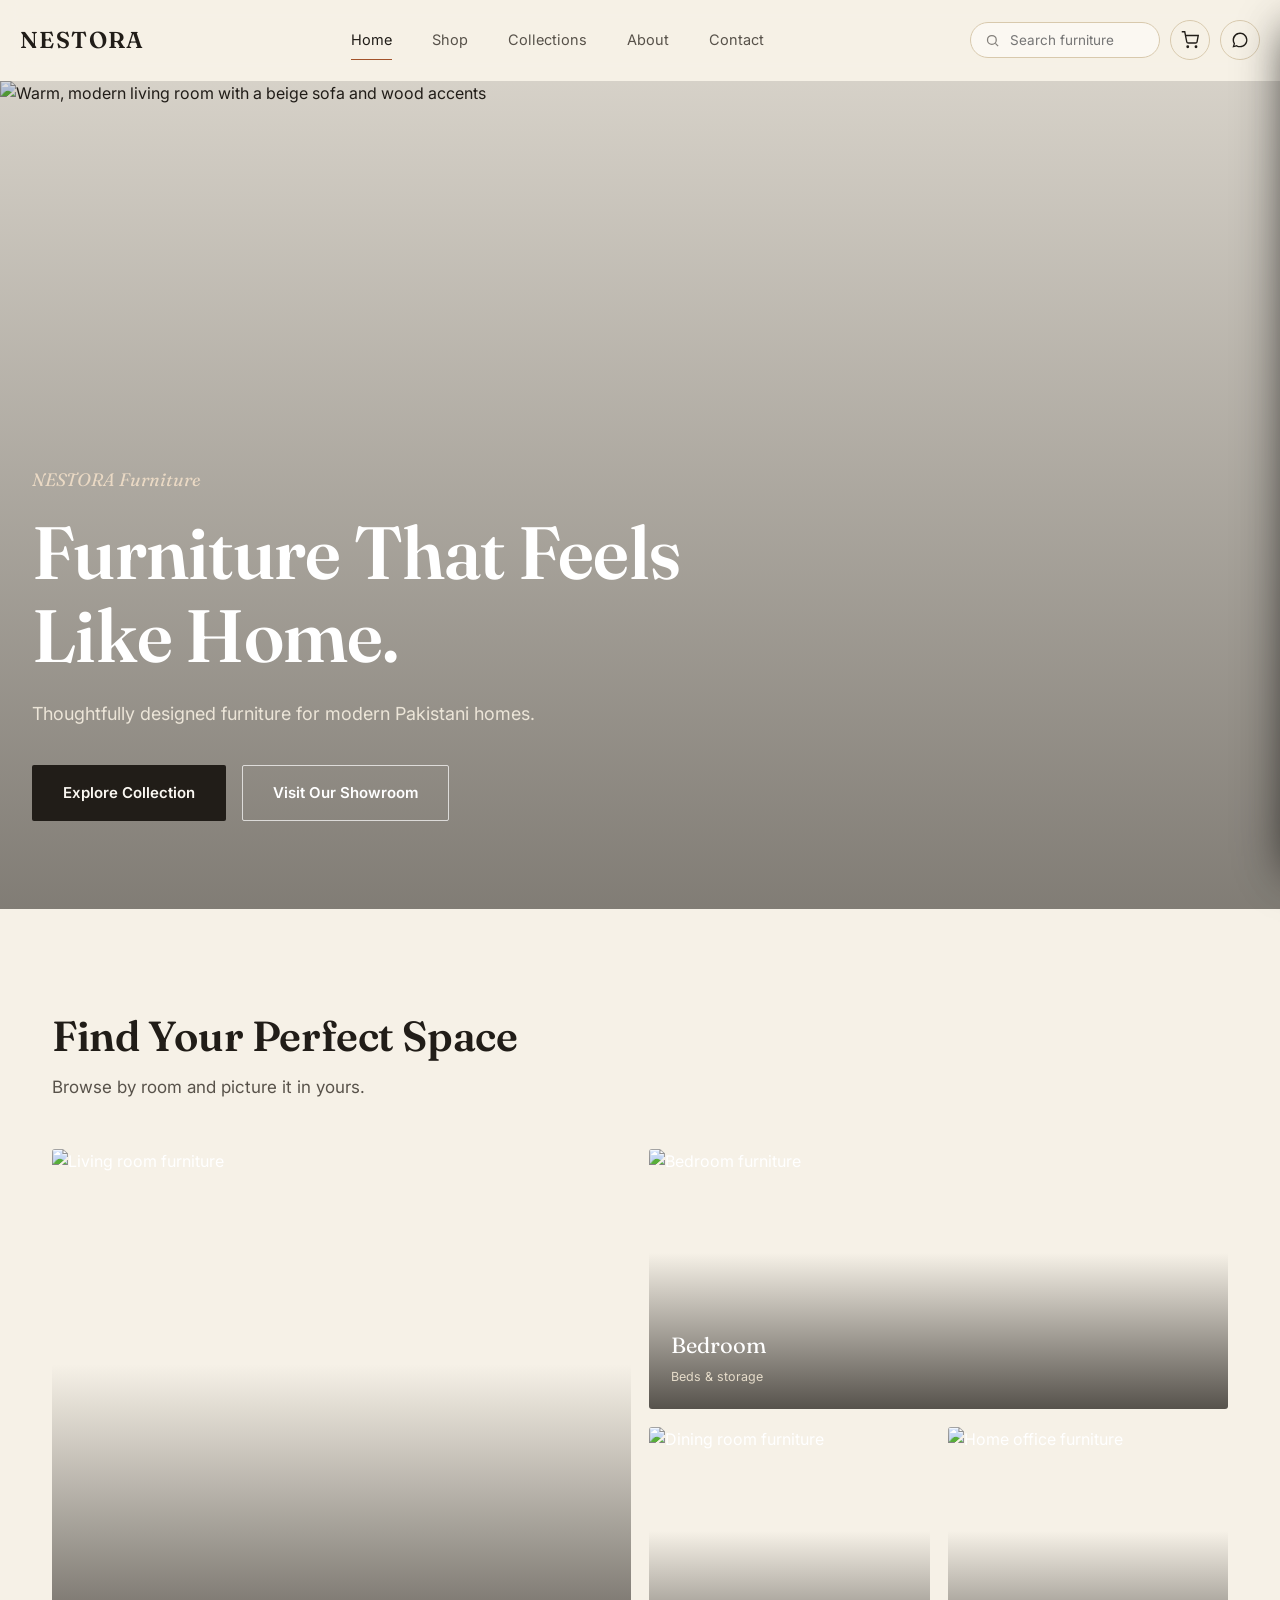
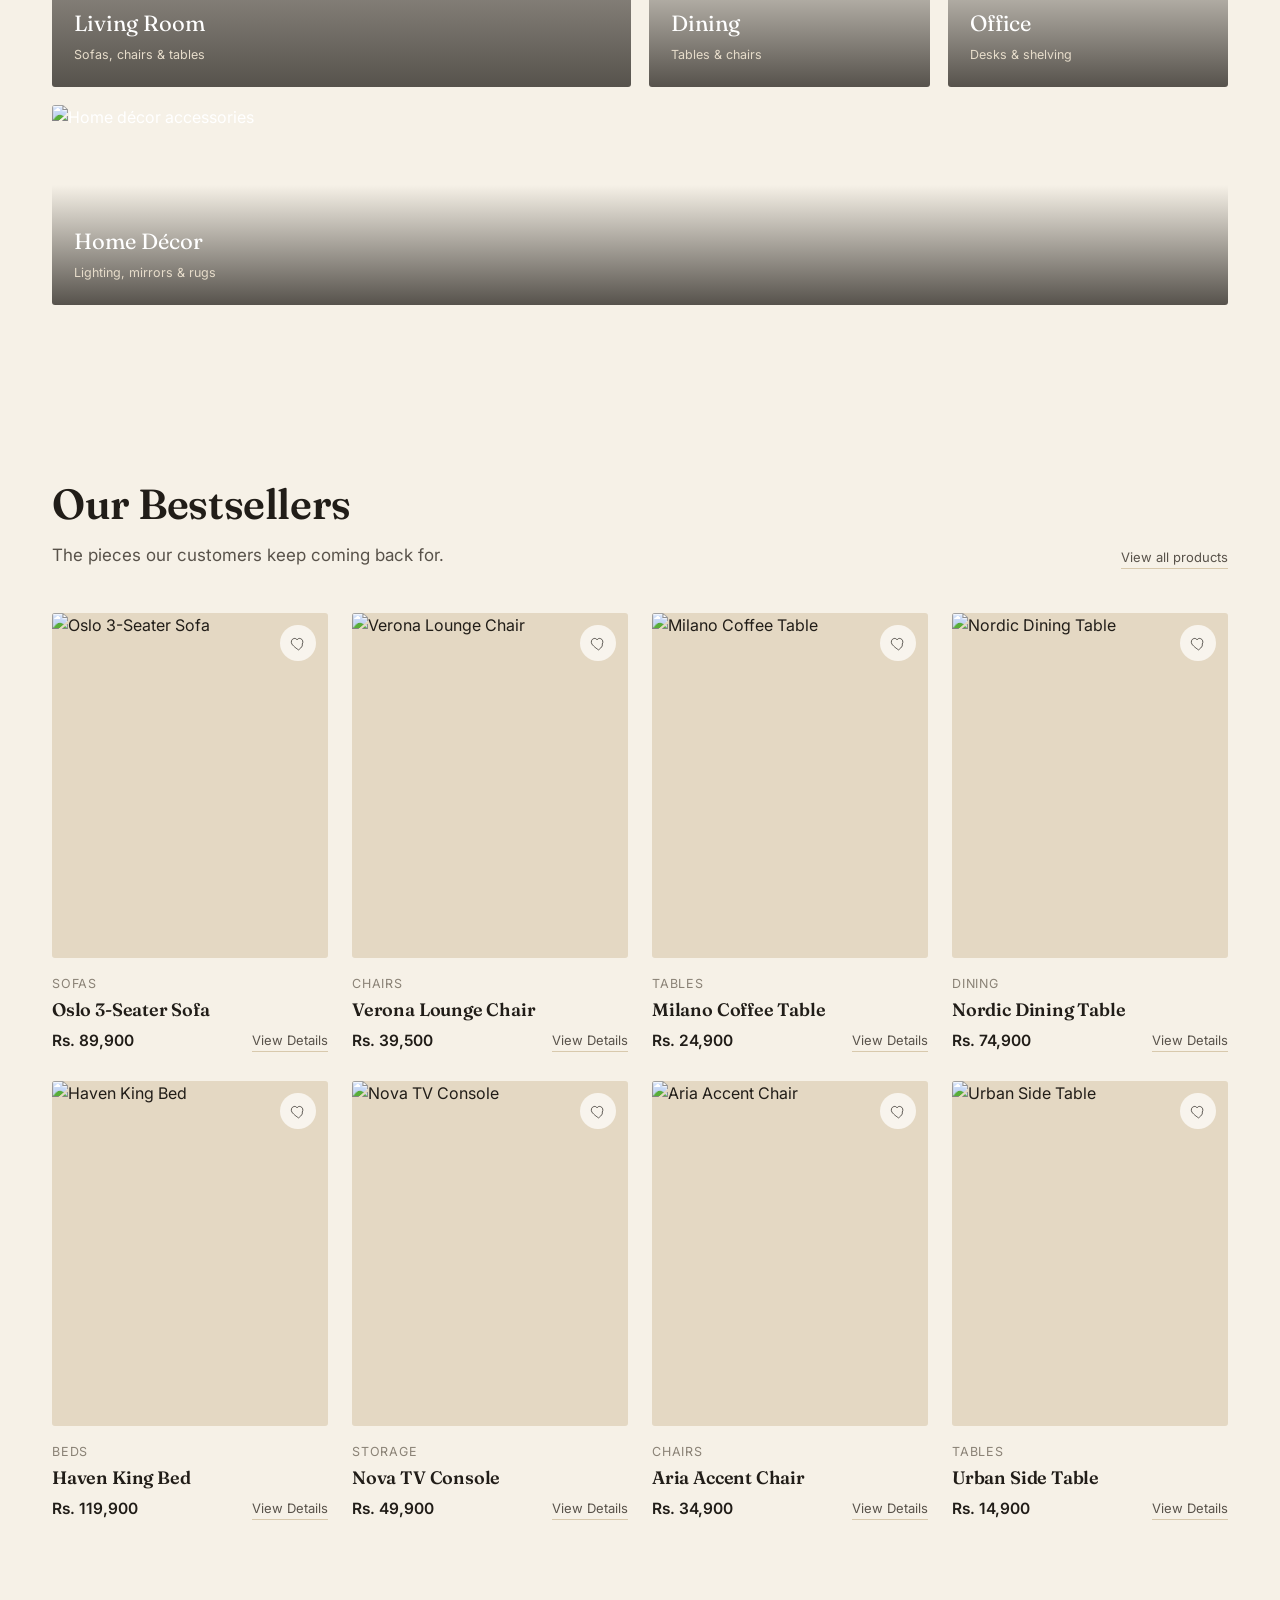
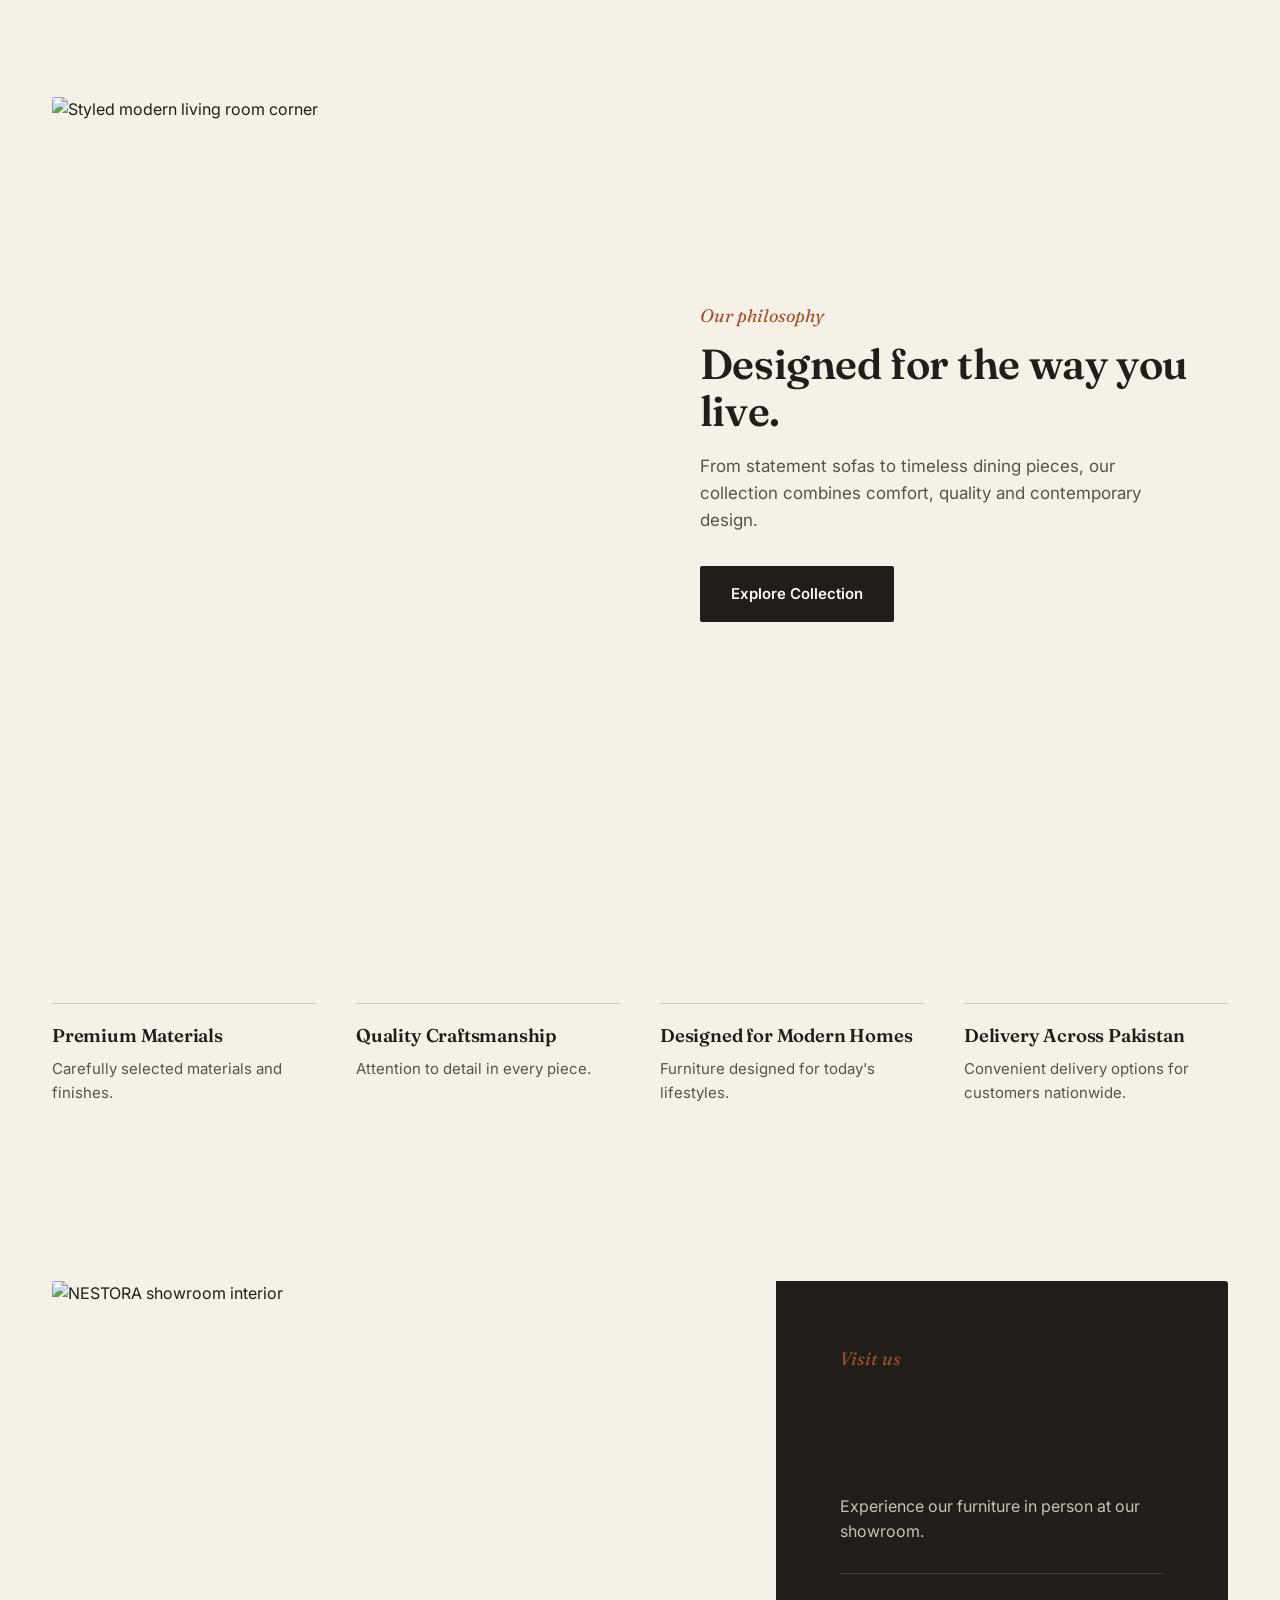
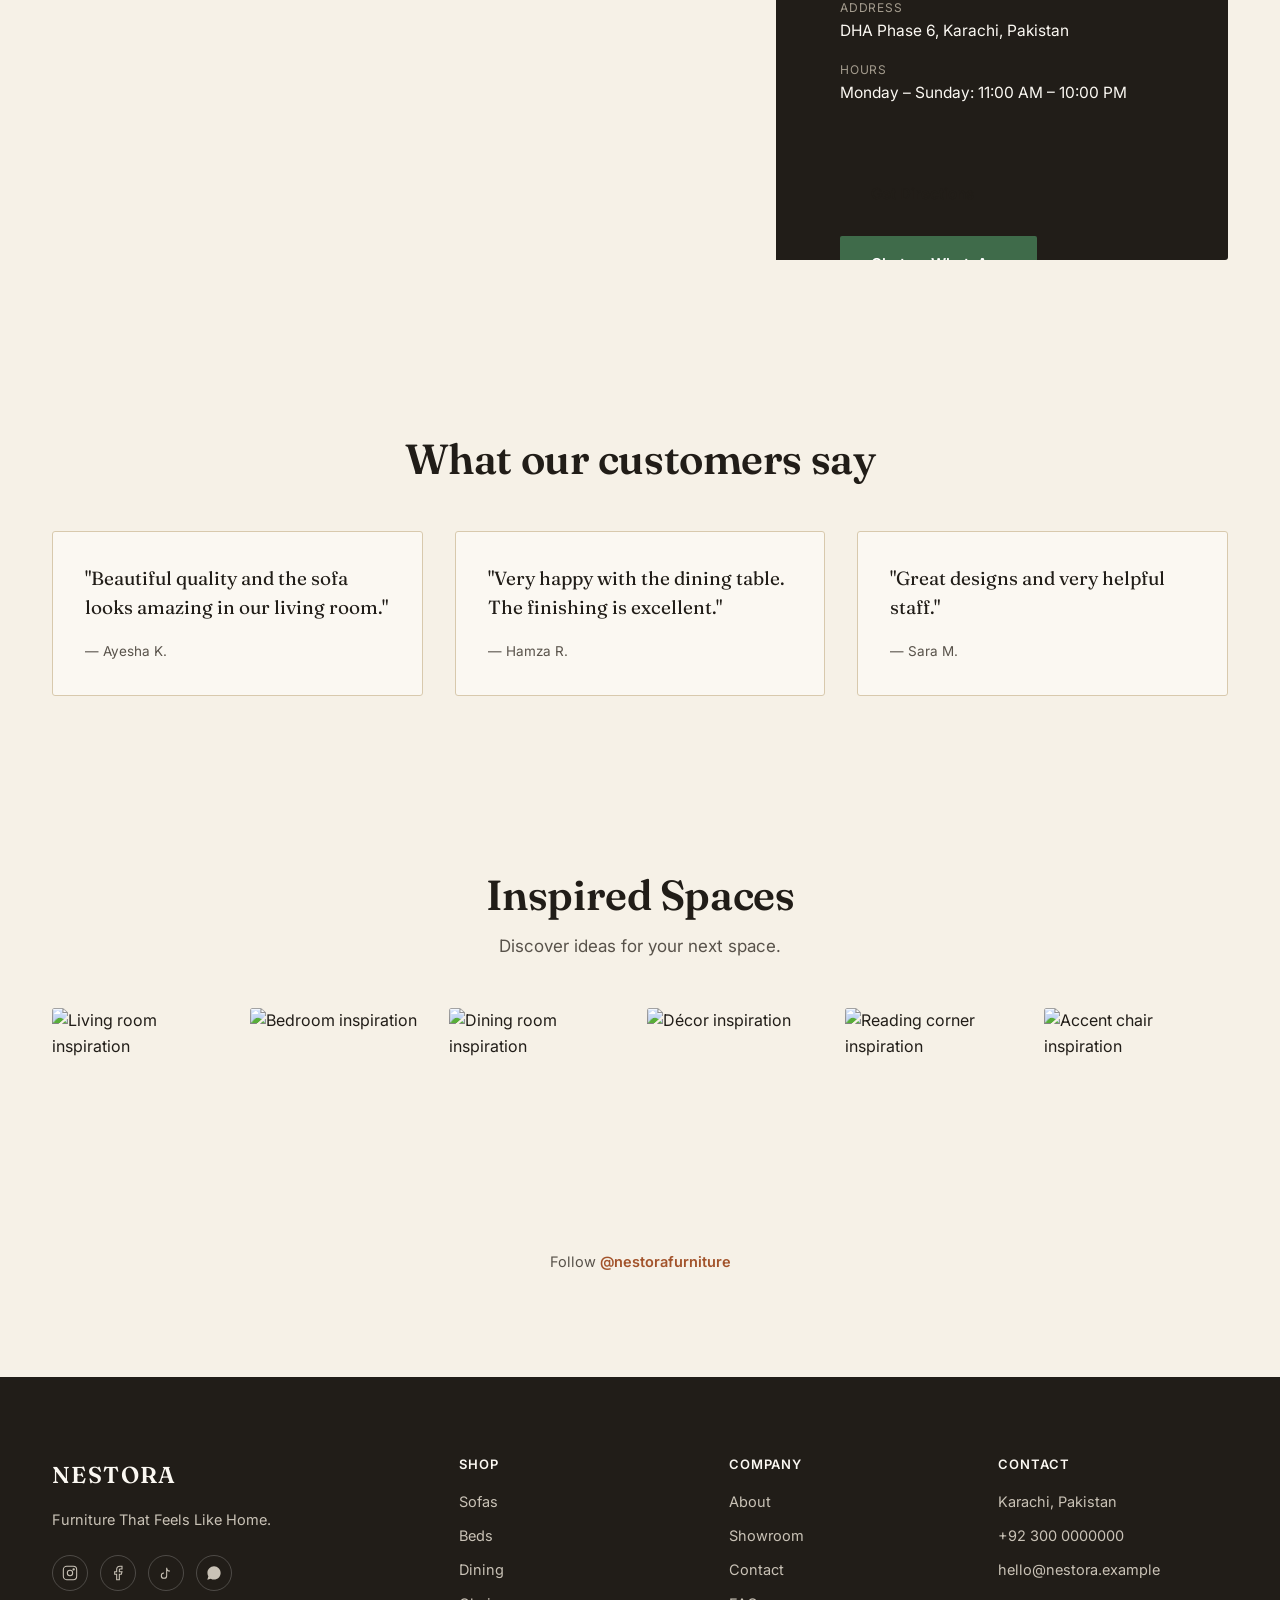
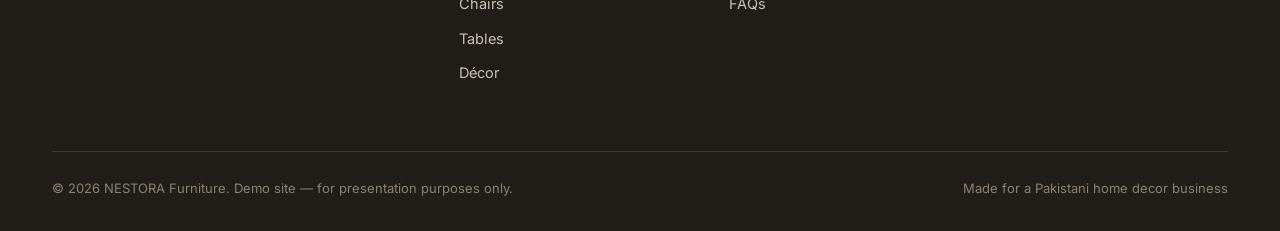
==== index.html @ b66f0166 "first commit" ====
<!DOCTYPE html>
<html lang="en">
<head>
<meta charset="UTF-8">
<meta name="viewport" content="width=device-width, initial-scale=1.0">
<title>NESTORA Furniture — Furniture That Feels Like Home.</title>
<meta name="description" content="Thoughtfully designed furniture for modern Pakistani homes. Shop sofas, beds, dining and décor at NESTORA.">
<link rel="preconnect" href="https://fonts.googleapis.com">
<link rel="preconnect" href="https://fonts.gstatic.com" crossorigin>
<link href="https://fonts.googleapis.com/css2?family=Fraunces:ital,opsz,wght@0,9..144,400;0,9..144,500;0,9..144,600;1,9..144,500&family=Inter:wght@400;500;600;700&display=swap" rel="stylesheet">
<link rel="stylesheet" href="css/style.css">
</head>
<body>

<header class="site-header">
  <div class="container nav-bar">
    <a href="index.html" class="logo">NESTORA</a>
    <nav class="nav-links">
      <a href="index.html" class="is-active">Home</a>
      <a href="shop.html">Shop</a>
      <a href="shop.html">Collections</a>
      <a href="about.html">About</a>
      <a href="contact.html">Contact</a>
    </nav>
    <div class="nav-actions">
      <form class="nav-search" role="search" onsubmit="event.preventDefault(); window.location.href='shop.html?q=' + encodeURIComponent(this.q.value);">
        <svg width="15" height="15" viewBox="0 0 24 24" fill="none" stroke="currentColor" stroke-width="2"><circle cx="11" cy="11" r="7"/><line x1="21" y1="21" x2="16.65" y2="16.65"/></svg>
        <input type="search" name="q" placeholder="Search furniture">
      </form>
      <button class="btn-icon cart-btn" data-cart-open aria-label="Open cart">
        <svg width="18" height="18" viewBox="0 0 24 24" fill="none" stroke="currentColor" stroke-width="1.8"><circle cx="9" cy="21" r="1"/><circle cx="20" cy="21" r="1"/><path d="M1 1h4l2.68 13.39a2 2 0 0 0 2 1.61h9.72a2 2 0 0 0 2-1.61L23 6H6"/></svg>
        <span class="cart-count" data-cart-count>0</span>
      </button>
      <a class="btn-icon" href="https://wa.me/923000000000" target="_blank" rel="noopener" aria-label="Chat on WhatsApp">
        <svg width="18" height="18" viewBox="0 0 24 24" fill="currentColor"><path d="M12.04 2C6.58 2 2.13 6.45 2.13 11.91c0 1.87.51 3.62 1.4 5.12L2 22l5.13-1.5a9.87 9.87 0 0 0 4.91 1.31h.01c5.46 0 9.9-4.45 9.9-9.9C21.95 6.45 17.5 2 12.04 2zm0 18.05h-.01a8.1 8.1 0 0 1-4.13-1.13l-.3-.18-3.06.89.9-2.98-.19-.31a8.1 8.1 0 1 1 15.02-4.32 8.16 8.16 0 0 1-8.23 8.03z"/></svg>
      </a>
      <button class="menu-toggle" aria-label="Open menu" aria-expanded="false">
        <span></span><span></span><span></span>
      </button>
    </div>
  </div>
</header>

<div class="mobile-nav-scrim"></div>
<nav class="mobile-nav">
  <button class="mobile-nav-close" aria-label="Close menu">&times;</button>
  <a href="index.html">Home</a>
  <a href="shop.html">Shop</a>
  <a href="shop.html">Collections</a>
  <a href="about.html">About</a>
  <a href="contact.html">Contact</a>
  <div class="mobile-nav-foot">
    DHA Phase 6, Karachi, Pakistan<br>+92 300 0000000
  </div>
</nav>

<div class="cart-drawer-scrim" data-cart-scrim></div>
<aside class="cart-drawer" data-cart-drawer aria-hidden="true">
  <div class="cart-drawer-head">
    <h3>Your Cart</h3>
    <button class="cart-drawer-close" data-cart-close aria-label="Close cart">&times;</button>
  </div>
  <div class="cart-drawer-body" data-cart-drawer-body></div>
  <div class="cart-drawer-foot">
    <div class="cart-drawer-subtotal"><span>Subtotal</span><span data-cart-subtotal>Rs. 0</span></div>
    <a href="cart.html" class="btn btn-outline btn-block">View Cart</a>
    <button class="btn btn-whatsapp btn-block" data-cart-whatsapp>Order on WhatsApp</button>
  </div>
</aside>

<main>

  <section class="hero">
    <div class="hero-media">
      <img src="https://images.unsplash.com/photo-1616486338812-3dadae4b4ace?q=80&w=1800&auto=format&fit=crop" alt="Warm, modern living room with a beige sofa and wood accents">
    </div>
    <div class="hero-content">
      <span class="hero-eyebrow">NESTORA Furniture</span>
      <h1 class="hero-title">Furniture That Feels Like Home.</h1>
      <p class="hero-text">Thoughtfully designed furniture for modern Pakistani homes.</p>
      <div class="hero-actions">
        <a href="shop.html" class="btn btn-primary">Explore Collection</a>
        <a href="#showroom" class="btn btn-outline">Visit Our Showroom</a>
      </div>
    </div>
  </section>

  <section class="section" data-reveal>
    <div class="container">
      <div class="section-head">
        <h2 class="section-title">Find Your Perfect Space</h2>
        <p class="section-sub">Browse by room and picture it in yours.</p>
      </div>
      <div class="category-grid">
        <a href="shop.html?category=Sofas" class="category-card">
          <img src="https://images.unsplash.com/photo-1586023492125-27b2c045efd7?q=80&w=1200&auto=format&fit=crop" alt="Living room furniture">
          <span class="category-label">Living Room<span>Sofas, chairs &amp; tables</span></span>
        </a>
        <a href="shop.html?category=Beds" class="category-card">
          <img src="https://images.unsplash.com/photo-1616627561950-9f746e330187?q=80&w=1200&auto=format&fit=crop" alt="Bedroom furniture">
          <span class="category-label">Bedroom<span>Beds &amp; storage</span></span>
        </a>
        <a href="shop.html?category=Dining" class="category-card">
          <img src="https://images.unsplash.com/photo-1615874959474-d609969a20ed?q=80&w=1200&auto=format&fit=crop" alt="Dining room furniture">
          <span class="category-label">Dining<span>Tables &amp; chairs</span></span>
        </a>
        <a href="shop.html?category=Storage" class="category-card">
          <img src="https://images.unsplash.com/photo-1587316745621-e63b6f9a9c46?q=80&w=1200&auto=format&fit=crop" alt="Home office furniture">
          <span class="category-label">Office<span>Desks &amp; shelving</span></span>
        </a>
        <a href="shop.html?category=Décor" class="category-card">
          <img src="https://images.unsplash.com/photo-1524758631624-e2822e304c36?q=80&w=1400&auto=format&fit=crop" alt="Home décor accessories">
          <span class="category-label">Home Décor<span>Lighting, mirrors &amp; rugs</span></span>
        </a>
      </div>
    </div>
  </section>

  <section class="section section--tight" data-reveal>
    <div class="container">
      <div class="section-head-row">
        <div class="section-head" style="margin-bottom:0;">
          <h2 class="section-title">Our Bestsellers</h2>
          <p class="section-sub">The pieces our customers keep coming back for.</p>
        </div>
        <a href="shop.html" class="product-view">View all products</a>
      </div>
      <div class="product-grid" id="bestseller-grid"></div>
    </div>
  </section>

  <section class="section" data-reveal>
    <div class="container">
      <div class="split">
        <div class="split-media">
          <img src="https://images.unsplash.com/photo-1567016432779-094069958ea5?q=80&w=1200&auto=format&fit=crop" alt="Styled modern living room corner">
        </div>
        <div class="split-copy">
          <span class="eyebrow">Our philosophy</span>
          <h2 class="section-title">Designed for the way you live.</h2>
          <p>From statement sofas to timeless dining pieces, our collection combines comfort, quality and contemporary design.</p>
          <a href="shop.html" class="btn btn-primary">Explore Collection</a>
        </div>
      </div>
    </div>
  </section>

  <section class="section section--tight" data-reveal>
    <div class="container">
      <div class="feature-grid">
        <div class="feature-block">
          <h3>Premium Materials</h3>
          <p>Carefully selected materials and finishes.</p>
        </div>
        <div class="feature-block">
          <h3>Quality Craftsmanship</h3>
          <p>Attention to detail in every piece.</p>
        </div>
        <div class="feature-block">
          <h3>Designed for Modern Homes</h3>
          <p>Furniture designed for today's lifestyles.</p>
        </div>
        <div class="feature-block">
          <h3>Delivery Across Pakistan</h3>
          <p>Convenient delivery options for customers nationwide.</p>
        </div>
      </div>
    </div>
  </section>

  <section class="section" id="showroom" data-reveal>
    <div class="container">
      <div class="showroom">
        <div class="showroom-media">
          <img src="https://images.unsplash.com/photo-1493666438817-866a91353ca9?q=80&w=1200&auto=format&fit=crop" alt="NESTORA showroom interior">
        </div>
        <div class="showroom-copy">
          <span class="eyebrow">Visit us</span>
          <h2 class="section-title">Come See It. Feel It. Love It.</h2>
          <p>Experience our furniture in person at our showroom.</p>
          <dl class="showroom-meta">
            <dt>Address</dt>
            <dd>DHA Phase 6, Karachi, Pakistan</dd>
            <dt>Hours</dt>
            <dd>Monday – Sunday: 11:00 AM – 10:00 PM</dd>
          </dl>
          <div class="showroom-actions">
            <a href="https://maps.google.com/?q=DHA+Phase+6+Karachi" target="_blank" rel="noopener" class="btn btn-outline">Get Directions</a>
            <a href="https://wa.me/923000000000" target="_blank" rel="noopener" class="btn btn-whatsapp">Chat on WhatsApp</a>
          </div>
        </div>
      </div>
    </div>
  </section>

  <section class="section section--tight" data-reveal>
    <div class="container">
      <div class="section-head is-center">
        <h2 class="section-title">What our customers say</h2>
      </div>
      <div class="testimonial-grid">
        <div class="testimonial-card">
          <p>"Beautiful quality and the sofa looks amazing in our living room."</p>
          <div class="testimonial-name">— Ayesha K.</div>
        </div>
        <div class="testimonial-card">
          <p>"Very happy with the dining table. The finishing is excellent."</p>
          <div class="testimonial-name">— Hamza R.</div>
        </div>
        <div class="testimonial-card">
          <p>"Great designs and very helpful staff."</p>
          <div class="testimonial-name">— Sara M.</div>
        </div>
      </div>
    </div>
  </section>

  <section class="section" data-reveal>
    <div class="container">
      <div class="section-head is-center">
        <h2 class="section-title">Inspired Spaces</h2>
        <p class="section-sub">Discover ideas for your next space.</p>
      </div>
      <div class="gallery-grid">
        <a href="#"><img src="https://images.unsplash.com/photo-1586023492125-27b2c045efd7?q=80&w=500&auto=format&fit=crop" alt="Living room inspiration"></a>
        <a href="#"><img src="https://images.unsplash.com/photo-1616486338812-3dadae4b4ace?q=80&w=500&auto=format&fit=crop" alt="Bedroom inspiration"></a>
        <a href="#"><img src="https://images.unsplash.com/photo-1615874959474-d609969a20ed?q=80&w=500&auto=format&fit=crop" alt="Dining room inspiration"></a>
        <a href="#"><img src="https://images.unsplash.com/photo-1524758631624-e2822e304c36?q=80&w=500&auto=format&fit=crop" alt="Décor inspiration"></a>
        <a href="#"><img src="https://images.unsplash.com/photo-1567016432779-094069958ea5?q=80&w=500&auto=format&fit=crop" alt="Reading corner inspiration"></a>
        <a href="#"><img src="https://images.unsplash.com/photo-1550254478-ead40cc54513?q=80&w=500&auto=format&fit=crop" alt="Accent chair inspiration"></a>
      </div>
      <p class="gallery-follow">Follow <a href="#" target="_blank" rel="noopener">@nestorafurniture</a></p>
    </div>
  </section>

</main>

<footer class="site-footer">
  <div class="container">
    <div class="footer-grid">
      <div class="footer-brand">
        <a href="index.html" class="logo">NESTORA</a>
        <p>Furniture That Feels Like Home.</p>
        <div class="footer-social">
          <a href="#" aria-label="Instagram"><svg width="16" height="16" viewBox="0 0 24 24" fill="none" stroke="currentColor" stroke-width="1.6"><rect x="2" y="2" width="20" height="20" rx="5"/><circle cx="12" cy="12" r="4"/><circle cx="17.5" cy="6.5" r="1"/></svg></a>
          <a href="#" aria-label="Facebook"><svg width="16" height="16" viewBox="0 0 24 24" fill="none" stroke="currentColor" stroke-width="1.6"><path d="M18 2h-3a5 5 0 0 0-5 5v3H7v4h3v8h4v-8h3l1-4h-4V7a1 1 0 0 1 1-1h3z"/></svg></a>
          <a href="#" aria-label="TikTok"><svg width="16" height="16" viewBox="0 0 24 24" fill="none" stroke="currentColor" stroke-width="1.6"><path d="M9 12a4 4 0 1 0 4 4V4a5 5 0 0 0 5 5"/></svg></a>
          <a href="https://wa.me/923000000000" target="_blank" rel="noopener" aria-label="WhatsApp"><svg width="16" height="16" viewBox="0 0 24 24" fill="currentColor"><path d="M12.04 2C6.58 2 2.13 6.45 2.13 11.91c0 1.87.51 3.62 1.4 5.12L2 22l5.13-1.5a9.87 9.87 0 0 0 4.91 1.31h.01c5.46 0 9.9-4.45 9.9-9.9C21.95 6.45 17.5 2 12.04 2z"/></svg></a>
        </div>
      </div>
      <div class="footer-col">
        <h4>Shop</h4>
        <ul>
          <li><a href="shop.html?category=Sofas">Sofas</a></li>
          <li><a href="shop.html?category=Beds">Beds</a></li>
          <li><a href="shop.html?category=Dining">Dining</a></li>
          <li><a href="shop.html?category=Chairs">Chairs</a></li>
          <li><a href="shop.html?category=Tables">Tables</a></li>
          <li><a href="shop.html?category=Décor">Décor</a></li>
        </ul>
      </div>
      <div class="footer-col">
        <h4>Company</h4>
        <ul>
          <li><a href="about.html">About</a></li>
          <li><a href="index.html#showroom">Showroom</a></li>
          <li><a href="contact.html">Contact</a></li>
          <li><a href="contact.html">FAQs</a></li>
        </ul>
      </div>
      <div class="footer-col">
        <h4>Contact</h4>
        <ul>
          <li>Karachi, Pakistan</li>
          <li>+92 300 0000000</li>
          <li>hello@nestora.example</li>
        </ul>
      </div>
    </div>
    <div class="footer-bottom">
      <span>&copy; <span data-year>2026</span> NESTORA Furniture. Demo site — for presentation purposes only.</span>
      <span>Made for a Pakistani home decor business</span>
    </div>
  </div>
</footer>

<script src="js/products.js"></script>
<script src="js/cart.js"></script>
<script src="js/main.js"></script>
<script>
  const grid = document.getElementById("bestseller-grid");
  grid.innerHTML = nestoraGetBestsellers().map((p) => `
    <div class="product-card">
      <div class="product-media">
        <a href="product.html?id=${p.id}">
          <img src="${p.img}" alt="${p.name}" loading="lazy">
        </a>
        <button class="wishlist-btn" data-wishlist="${p.id}" aria-label="Add to wishlist">
          <svg viewBox="0 0 24 24"><path d="M12 21s-6.7-4.35-9.3-8.2C.9 9.8 2 6 5.4 5c2-.6 3.7.3 4.6 1.8C10.9 5.3 12.6 4.4 14.6 5c3.4 1 4.5 4.8 2.7 7.8C18.7 16.65 12 21 12 21z"/></svg>
        </button>
        <div class="product-quickadd">
          <button class="btn btn-primary btn-block btn-sm" data-add-to-cart="${p.id}">Add to Cart</button>
        </div>
      </div>
      <div class="product-info">
        <div class="product-category">${p.category}</div>
        <h3 class="product-name"><a href="product.html?id=${p.id}">${p.name}</a></h3>
        <div class="product-price-row">
          <span class="product-price">${nestoraFormatPrice(p.price)}</span>
          <a href="product.html?id=${p.id}" class="product-view">View Details</a>
        </div>
      </div>
    </div>
  `).join("");

  grid.querySelectorAll("[data-add-to-cart]").forEach((btn) => {
    btn.addEventListener("click", () => nestoraAddToCart(btn.dataset.addToCart, 1));
  });
  grid.querySelectorAll("[data-wishlist]").forEach((btn) => {
    btn.addEventListener("click", () => {
      btn.classList.toggle("is-active");
      nestoraShowToast(btn.classList.contains("is-active") ? "Added to wishlist" : "Removed from wishlist");
    });
  });
</script>
</body>
</html>
---- css/style.css ----
/* ==========================================================================
   NESTORA — style.css
   Warm, editorial, restrained. One serif for character (Fraunces), one
   grotesque for structure (Inter). One accent color (burnt umber), spent
   sparingly. No card-soup, no gradients, no rounded-everything.
   ========================================================================== */

/* ---------------------------------------------------------------------- */
/* 1. Tokens                                                               */
/* ---------------------------------------------------------------------- */
:root {
  --ivory: #f6f1e7;
  --paper: #fbf8f2;
  --taupe: #e4d8c3;
  --taupe-line: #d8c9ad;
  --walnut: #6e4a32;
  --walnut-dark: #4d3222;
  --ink: #211d18;
  --ink-soft: #58524a;
  --ink-faint: #8a8276;
  --umber: #a2532b;
  --umber-dark: #7e3f21;
  --cream-btn-text: #211d18;

  --font-display: "Fraunces", "Iowan Old Style", "Georgia", serif;
  --font-body: "Inter", -apple-system, BlinkMacSystemFont, "Segoe UI", sans-serif;

  --container: 1240px;
  --radius-s: 2px;
  --radius-m: 3px;

  --ease: cubic-bezier(0.22, 1, 0.36, 1);
}

/* ---------------------------------------------------------------------- */
/* 2. Reset                                                                */
/* ---------------------------------------------------------------------- */
*,
*::before,
*::after {
  box-sizing: border-box;
}

html {
  scroll-behavior: smooth;
}

body {
  margin: 0;
  background: var(--ivory);
  color: var(--ink);
  font-family: var(--font-body);
  font-size: 16px;
  line-height: 1.6;
  -webkit-font-smoothing: antialiased;
}

body.no-scroll {
  overflow: hidden;
}

img {
  max-width: 100%;
  display: block;
}

a {
  color: inherit;
  text-decoration: none;
}

ul {
  margin: 0;
  padding: 0;
  list-style: none;
}

button {
  font-family: inherit;
  cursor: pointer;
}

h1, h2, h3, h4 {
  font-family: var(--font-display);
  font-weight: 600;
  line-height: 1.12;
  margin: 0;
  letter-spacing: -0.01em;
  color: var(--ink);
}

p {
  margin: 0;
}

@media (prefers-reduced-motion: reduce) {
  *, *::before, *::after {
    animation-duration: 0.001ms !important;
    transition-duration: 0.001ms !important;
    scroll-behavior: auto !important;
  }
}

:focus-visible {
  outline: 2px solid var(--umber);
  outline-offset: 3px;
}

/* ---------------------------------------------------------------------- */
/* 3. Layout helpers                                                       */
/* ---------------------------------------------------------------------- */
.container {
  width: 100%;
  max-width: var(--container);
  margin: 0 auto;
  padding: 0 32px;
}

.section {
  padding: 104px 0;
}

.section--tight {
  padding: 72px 0;
}

.section-head {
  max-width: 620px;
  margin-bottom: 48px;
}

.section-head.is-center {
  margin-left: auto;
  margin-right: auto;
  text-align: center;
}

.section-title {
  font-size: clamp(28px, 3.4vw, 42px);
}

.section-sub {
  margin-top: 14px;
  color: var(--ink-soft);
  font-size: 17px;
  max-width: 46ch;
}

.section-head.is-center .section-sub {
  margin-left: auto;
  margin-right: auto;
}

.section--dark {
  background: var(--ink);
  color: var(--paper);
}

.section--dark .section-title,
.section--dark h1,
.section--dark h2,
.section--dark h3 {
  color: var(--paper);
}

.section--dark .section-sub {
  color: #c9c2b6;
}

.eyebrow {
  display: inline-block;
  font-family: var(--font-display);
  font-style: italic;
  font-size: 18px;
  color: var(--umber);
  margin-bottom: 10px;
}

[data-reveal] {
  opacity: 0;
  transform: translateY(18px);
  transition: opacity 0.7s var(--ease), transform 0.7s var(--ease);
}

[data-reveal].is-revealed {
  opacity: 1;
  transform: none;
}

/* ---------------------------------------------------------------------- */
/* 4. Buttons                                                              */
/* ---------------------------------------------------------------------- */
.btn {
  display: inline-flex;
  align-items: center;
  justify-content: center;
  gap: 8px;
  padding: 15px 30px;
  font-size: 15px;
  font-weight: 600;
  border-radius: var(--radius-s);
  border: 1px solid transparent;
  transition: background 0.25s var(--ease), color 0.25s var(--ease),
    border-color 0.25s var(--ease), transform 0.2s var(--ease);
  white-space: nowrap;
}

.btn:active {
  transform: translateY(1px);
}

.btn-primary {
  background: var(--ink);
  color: var(--paper);
}

.btn-primary:hover {
  background: var(--umber-dark);
}

.btn-outline {
  background: transparent;
  border-color: currentColor;
  color: var(--ink);
}

.btn-outline:hover {
  background: var(--ink);
  color: var(--paper);
}

.section--dark .btn-outline {
  color: var(--paper);
}

.section--dark .btn-outline:hover {
  background: var(--paper);
  color: var(--ink);
}

.btn-whatsapp {
  background: #3f6b4a;
  color: #fff;
}

.btn-whatsapp:hover {
  background: #325739;
}

.btn-block {
  width: 100%;
}

.btn-sm {
  padding: 10px 18px;
  font-size: 13.5px;
}

.btn-icon {
  display: inline-flex;
  align-items: center;
  justify-content: center;
  width: 40px;
  height: 40px;
  border-radius: 50%;
  background: transparent;
  border: 1px solid var(--taupe-line);
  color: var(--ink);
  transition: background 0.2s var(--ease), border-color 0.2s var(--ease);
}

.btn-icon:hover {
  background: var(--taupe);
}

/* ---------------------------------------------------------------------- */
/* 5. Header / Nav                                                         */
/* ---------------------------------------------------------------------- */
.site-header {
  position: sticky;
  top: 0;
  z-index: 60;
  background: rgba(246, 241, 231, 0.92);
  backdrop-filter: blur(10px);
  border-bottom: 1px solid transparent;
  transition: border-color 0.3s var(--ease), box-shadow 0.3s var(--ease);
}

.site-header.is-scrolled {
  border-bottom-color: var(--taupe-line);
  box-shadow: 0 8px 24px -20px rgba(33, 29, 24, 0.4);
}

.nav-bar {
  display: flex;
  align-items: center;
  justify-content: space-between;
  padding: 20px 0;
}

.logo {
  font-family: var(--font-display);
  font-size: 23px;
  font-weight: 600;
  letter-spacing: 0.06em;
}

.nav-links {
  display: flex;
  align-items: center;
  gap: 40px;
}

.nav-links a {
  font-size: 14.5px;
  color: var(--ink-soft);
  position: relative;
  padding: 4px 0;
  transition: color 0.2s var(--ease);
}

.nav-links a:hover,
.nav-links a.is-active {
  color: var(--ink);
}

.nav-links a.is-active::after {
  content: "";
  position: absolute;
  left: 0;
  right: 0;
  bottom: -4px;
  height: 1px;
  background: var(--umber);
}

.nav-actions {
  display: flex;
  align-items: center;
  gap: 10px;
}

.nav-search {
  display: flex;
  align-items: center;
  gap: 8px;
  background: var(--paper);
  border: 1px solid var(--taupe-line);
  border-radius: 999px;
  padding: 8px 14px;
  width: 190px;
  transition: width 0.25s var(--ease), border-color 0.25s var(--ease);
}

.nav-search:focus-within {
  width: 230px;
  border-color: var(--umber);
}

.nav-search input {
  border: 0;
  background: transparent;
  outline: none;
  font-size: 13.5px;
  width: 100%;
  font-family: var(--font-body);
  color: var(--ink);
}

.nav-search svg {
  flex: none;
  opacity: 0.55;
}

.cart-btn {
  position: relative;
}

.cart-count {
  position: absolute;
  top: -6px;
  right: -6px;
  min-width: 18px;
  height: 18px;
  padding: 0 4px;
  border-radius: 999px;
  background: var(--umber);
  color: #fff;
  font-size: 10.5px;
  font-weight: 700;
  display: none;
  align-items: center;
  justify-content: center;
  line-height: 1;
}

.cart-count.is-visible {
  display: flex;
}

.menu-toggle {
  display: none;
  flex-direction: column;
  justify-content: center;
  gap: 5px;
  width: 40px;
  height: 40px;
  background: transparent;
  border: 0;
}

.menu-toggle span {
  display: block;
  width: 22px;
  height: 1.5px;
  background: var(--ink);
  transition: transform 0.3s var(--ease), opacity 0.3s var(--ease);
  margin: 0 auto;
}

.menu-toggle.is-active span:nth-child(1) {
  transform: translateY(6.5px) rotate(45deg);
}

.menu-toggle.is-active span:nth-child(2) {
  opacity: 0;
}

.menu-toggle.is-active span:nth-child(3) {
  transform: translateY(-6.5px) rotate(-45deg);
}

/* mobile nav panel */
.mobile-nav-scrim {
  position: fixed;
  inset: 0;
  background: rgba(33, 29, 24, 0.4);
  opacity: 0;
  pointer-events: none;
  transition: opacity 0.3s var(--ease);
  z-index: 70;
}

.mobile-nav-scrim.is-open {
  opacity: 1;
  pointer-events: auto;
}

.mobile-nav {
  position: fixed;
  top: 0;
  right: 0;
  bottom: 0;
  width: min(320px, 84vw);
  background: var(--paper);
  z-index: 80;
  transform: translateX(100%);
  transition: transform 0.35s var(--ease);
  padding: 28px 26px;
  display: flex;
  flex-direction: column;
  gap: 26px;
  box-shadow: -20px 0 40px -30px rgba(0,0,0,0.4);
}

.mobile-nav.is-open {
  transform: translateX(0);
}

.mobile-nav-close {
  align-self: flex-end;
  background: none;
  border: 0;
  font-size: 26px;
  line-height: 1;
  color: var(--ink);
}

.mobile-nav a {
  font-family: var(--font-display);
  font-size: 21px;
  display: block;
  padding: 8px 0;
  border-bottom: 1px solid var(--taupe-line);
}

.mobile-nav-foot {
  margin-top: auto;
  font-size: 13.5px;
  color: var(--ink-soft);
}

/* ---------------------------------------------------------------------- */
/* 6. Hero                                                                  */
/* ---------------------------------------------------------------------- */
.hero {
  position: relative;
  min-height: 92vh;
  display: flex;
  align-items: flex-end;
  overflow: hidden;
}

.hero-media {
  position: absolute;
  inset: 0;
}

.hero-media img {
  width: 100%;
  height: 100%;
  object-fit: cover;
}

.hero-media::after {
  content: "";
  position: absolute;
  inset: 0;
  background: linear-gradient(180deg, rgba(33,29,24,0.15) 0%, rgba(33,29,24,0.55) 100%);
}

.hero-content {
  position: relative;
  z-index: 2;
  color: var(--paper);
  padding: 0 32px 88px;
  max-width: 720px;
}

.hero-eyebrow {
  font-family: var(--font-display);
  font-style: italic;
  font-size: 18px;
  color: #ead9c4;
  margin-bottom: 18px;
  display: block;
}

.hero-title {
  font-size: clamp(40px, 6vw, 74px);
  color: #fff;
}

.hero-text {
  margin-top: 22px;
  font-size: 18px;
  max-width: 46ch;
  color: #ece5d8;
}

.hero-actions {
  margin-top: 36px;
  display: flex;
  gap: 16px;
  flex-wrap: wrap;
}

.hero .btn-outline {
  color: #fff;
  border-color: rgba(255,255,255,0.7);
}

.hero .btn-outline:hover {
  background: #fff;
  color: var(--ink);
}

/* ---------------------------------------------------------------------- */
/* 7. Category grid (bento-style, editorial)                               */
/* ---------------------------------------------------------------------- */
.category-grid {
  display: grid;
  grid-template-columns: repeat(4, 1fr);
  grid-template-rows: 260px 260px;
  gap: 18px;
}

.category-card {
  position: relative;
  border-radius: var(--radius-m);
  overflow: hidden;
  display: flex;
  align-items: flex-end;
  color: #fff;
}

.category-card:nth-child(1) {
  grid-column: 1 / 3;
  grid-row: 1 / 3;
}

.category-card:nth-child(2) {
  grid-column: 3 / 5;
  grid-row: 1 / 2;
}

.category-card:nth-child(3) {
  grid-column: 3 / 4;
  grid-row: 2 / 3;
}

.category-card:nth-child(4) {
  grid-column: 4 / 5;
  grid-row: 2 / 3;
}

.category-card:nth-child(5) {
  grid-column: 1 / 5;
  grid-row: 3 / 4;
  min-height: 200px;
}

.category-grid {
  grid-template-rows: 260px 260px 200px;
}

.category-card img {
  position: absolute;
  inset: 0;
  width: 100%;
  height: 100%;
  object-fit: cover;
  transition: transform 0.6s var(--ease);
}

.category-card::after {
  content: "";
  position: absolute;
  inset: 0;
  background: linear-gradient(180deg, rgba(33,29,24,0) 40%, rgba(33,29,24,0.75) 100%);
}

.category-card:hover img {
  transform: scale(1.06);
}

.category-label {
  position: relative;
  z-index: 2;
  padding: 22px;
  font-family: var(--font-display);
  font-size: 22px;
}

.category-label span {
  display: block;
  font-family: var(--font-body);
  font-size: 12.5px;
  color: #e6dcca;
  margin-top: 4px;
}

/* ---------------------------------------------------------------------- */
/* 8. Product cards / grids                                                */
/* ---------------------------------------------------------------------- */
.section-head-row {
  display: flex;
  align-items: flex-end;
  justify-content: space-between;
  gap: 24px;
  margin-bottom: 44px;
}

.product-grid {
  display: grid;
  grid-template-columns: repeat(4, 1fr);
  gap: 28px 24px;
}

.product-card {
  position: relative;
}

.product-media {
  position: relative;
  aspect-ratio: 4 / 5;
  overflow: hidden;
  border-radius: var(--radius-m);
  background: var(--taupe);
}

.product-media img {
  width: 100%;
  height: 100%;
  object-fit: cover;
  transition: transform 0.6s var(--ease);
}

.product-card:hover .product-media img {
  transform: scale(1.05);
}

.wishlist-btn {
  position: absolute;
  top: 12px;
  right: 12px;
  width: 36px;
  height: 36px;
  border-radius: 50%;
  border: none;
  background: rgba(251, 248, 242, 0.9);
  display: flex;
  align-items: center;
  justify-content: center;
  transition: transform 0.2s var(--ease), background 0.2s var(--ease);
  z-index: 2;
}

.wishlist-btn svg {
  width: 17px;
  height: 17px;
  stroke: var(--ink);
  fill: none;
  transition: fill 0.2s var(--ease), stroke 0.2s var(--ease);
}

.wishlist-btn:hover {
  transform: scale(1.08);
}

.wishlist-btn.is-active svg {
  fill: var(--umber);
  stroke: var(--umber);
}

.product-quickadd {
  position: absolute;
  left: 12px;
  right: 12px;
  bottom: 12px;
  opacity: 0;
  transform: translateY(8px);
  transition: opacity 0.25s var(--ease), transform 0.25s var(--ease);
  z-index: 2;
}

.product-card:hover .product-quickadd,
.product-card:focus-within .product-quickadd {
  opacity: 1;
  transform: none;
}

.product-info {
  padding-top: 16px;
}

.product-category {
  font-size: 12.5px;
  color: var(--ink-faint);
  text-transform: uppercase;
  letter-spacing: 0.06em;
}

.product-name {
  font-family: var(--font-display);
  font-size: 18px;
  margin-top: 6px;
}

.product-name a {
  transition: color 0.2s var(--ease);
}

.product-name a:hover {
  color: var(--umber);
}

.product-price-row {
  display: flex;
  align-items: center;
  justify-content: space-between;
  margin-top: 8px;
}

.product-price {
  font-weight: 600;
  font-size: 15.5px;
}

.product-view {
  font-size: 13px;
  color: var(--ink-soft);
  border-bottom: 1px solid var(--taupe-line);
  padding-bottom: 1px;
}

.product-view:hover {
  color: var(--umber);
  border-color: var(--umber);
}

/* ---------------------------------------------------------------------- */
/* 9. Split / value section                                                */
/* ---------------------------------------------------------------------- */
.split {
  display: grid;
  grid-template-columns: 1.05fr 0.95fr;
  align-items: center;
  gap: 64px;
}

.split-media {
  position: relative;
  border-radius: var(--radius-m);
  overflow: hidden;
}

.split-media img {
  width: 100%;
  height: 100%;
  object-fit: cover;
  aspect-ratio: 4/5;
}

.split.is-reversed {
  grid-template-columns: 0.95fr 1.05fr;
}

.split.is-reversed .split-media {
  order: 2;
}

.split-copy p {
  color: var(--ink-soft);
  font-size: 17px;
  margin-top: 18px;
  max-width: 44ch;
}

.split-copy .btn {
  margin-top: 32px;
}

/* ---------------------------------------------------------------------- */
/* 10. Feature blocks                                                       */
/* ---------------------------------------------------------------------- */
.feature-grid {
  display: grid;
  grid-template-columns: repeat(4, 1fr);
  gap: 40px;
}

.feature-block {
  border-top: 1px solid var(--taupe-line);
  padding-top: 22px;
}

.feature-block h3 {
  font-size: 18.5px;
}

.feature-block p {
  margin-top: 10px;
  color: var(--ink-soft);
  font-size: 15px;
}

/* ---------------------------------------------------------------------- */
/* 11. Showroom                                                            */
/* ---------------------------------------------------------------------- */
.showroom {
  display: grid;
  grid-template-columns: 1fr 1fr;
  gap: 0;
  border-radius: var(--radius-m);
  overflow: hidden;
}

.showroom-media {
  aspect-ratio: 5/4;
}

.showroom-media img {
  width: 100%;
  height: 100%;
  object-fit: cover;
}

.showroom-copy {
  background: var(--ink);
  color: var(--paper);
  padding: 64px;
  display: flex;
  flex-direction: column;
  justify-content: center;
}

.showroom-copy p {
  color: #c9c2b6;
  margin-top: 16px;
  font-size: 16px;
}

.showroom-meta {
  margin-top: 28px;
  padding-top: 24px;
  border-top: 1px solid rgba(255,255,255,0.15);
}

.showroom-meta dt {
  font-size: 12px;
  text-transform: uppercase;
  letter-spacing: 0.06em;
  color: #a49c8e;
}

.showroom-meta dd {
  margin: 2px 0 16px;
  font-size: 15.5px;
}

.showroom-actions {
  margin-top: 28px;
  display: flex;
  gap: 14px;
  flex-wrap: wrap;
}

/* ---------------------------------------------------------------------- */
/* 12. Testimonials                                                        */
/* ---------------------------------------------------------------------- */
.testimonial-grid {
  display: grid;
  grid-template-columns: repeat(3, 1fr);
  gap: 32px;
}

.testimonial-card {
  padding: 32px;
  background: var(--paper);
  border: 1px solid var(--taupe-line);
  border-radius: var(--radius-m);
}

.testimonial-card p {
  font-family: var(--font-display);
  font-size: 19px;
  line-height: 1.5;
}

.testimonial-name {
  margin-top: 20px;
  font-size: 13.5px;
  color: var(--ink-soft);
}

/* ---------------------------------------------------------------------- */
/* 13. Gallery                                                             */
/* ---------------------------------------------------------------------- */
.gallery-grid {
  display: grid;
  grid-template-columns: repeat(6, 1fr);
  gap: 14px;
}

.gallery-grid img {
  width: 100%;
  height: 220px;
  object-fit: cover;
  border-radius: var(--radius-s);
  transition: transform 0.5s var(--ease);
}

.gallery-grid a {
  overflow: hidden;
  border-radius: var(--radius-s);
  display: block;
}

.gallery-grid a:hover img {
  transform: scale(1.05);
}

.gallery-follow {
  margin-top: 22px;
  text-align: center;
  font-size: 14.5px;
  color: var(--ink-soft);
}

.gallery-follow a {
  color: var(--umber);
  font-weight: 600;
}

/* ---------------------------------------------------------------------- */
/* 14. Footer                                                              */
/* ---------------------------------------------------------------------- */
.site-footer {
  background: var(--ink);
  color: #c9c2b6;
  padding: 80px 0 32px;
}

.footer-grid {
  display: grid;
  grid-template-columns: 1.6fr 1fr 1fr 1fr;
  gap: 40px;
  padding-bottom: 56px;
  border-bottom: 1px solid rgba(255,255,255,0.12);
}

.footer-brand .logo {
  color: var(--paper);
}

.footer-brand p {
  margin-top: 14px;
  font-size: 14.5px;
  max-width: 30ch;
}

.footer-social {
  display: flex;
  gap: 12px;
  margin-top: 24px;
}

.footer-social a {
  width: 36px;
  height: 36px;
  border-radius: 50%;
  border: 1px solid rgba(255,255,255,0.2);
  display: flex;
  align-items: center;
  justify-content: center;
  transition: background 0.2s var(--ease), border-color 0.2s var(--ease);
}

.footer-social a:hover {
  background: rgba(255,255,255,0.08);
  border-color: rgba(255,255,255,0.4);
}

.footer-col h4 {
  color: var(--paper);
  font-family: var(--font-body);
  font-size: 13px;
  text-transform: uppercase;
  letter-spacing: 0.07em;
  margin-bottom: 18px;
}

.footer-col li {
  margin-bottom: 11px;
  font-size: 14.5px;
}

.footer-col a:hover {
  color: var(--paper);
}

.footer-bottom {
  padding-top: 26px;
  display: flex;
  justify-content: space-between;
  font-size: 13px;
  color: #8a8276;
  flex-wrap: wrap;
  gap: 10px;
}

/* ---------------------------------------------------------------------- */
/* 15. Toast                                                               */
/* ---------------------------------------------------------------------- */
.toast {
  position: fixed;
  left: 50%;
  bottom: 28px;
  transform: translate(-50%, 20px);
  background: var(--ink);
  color: var(--paper);
  padding: 14px 24px;
  border-radius: 999px;
  font-size: 14px;
  opacity: 0;
  pointer-events: none;
  transition: opacity 0.3s var(--ease), transform 0.3s var(--ease);
  z-index: 200;
}

.toast.is-visible {
  opacity: 1;
  transform: translate(-50%, 0);
}

/* ---------------------------------------------------------------------- */
/* 16. Cart drawer                                                         */
/* ---------------------------------------------------------------------- */
.cart-drawer-scrim {
  position: fixed;
  inset: 0;
  background: rgba(33,29,24,0.4);
  opacity: 0;
  pointer-events: none;
  transition: opacity 0.3s var(--ease);
  z-index: 90;
}

.cart-drawer-scrim.is-open {
  opacity: 1;
  pointer-events: auto;
}

.cart-drawer {
  position: fixed;
  top: 0;
  right: 0;
  bottom: 0;
  width: min(400px, 92vw);
  background: var(--paper);
  z-index: 95;
  transform: translateX(100%);
  transition: transform 0.35s var(--ease);
  display: flex;
  flex-direction: column;
  box-shadow: -24px 0 48px -30px rgba(0,0,0,0.45);
}

.cart-drawer.is-open {
  transform: translateX(0);
}

.cart-drawer-head {
  display: flex;
  align-items: center;
  justify-content: space-between;
  padding: 24px 24px 18px;
  border-bottom: 1px solid var(--taupe-line);
}

.cart-drawer-head h3 {
  font-size: 20px;
}

.cart-drawer-close {
  background: none;
  border: 0;
  font-size: 24px;
  color: var(--ink);
  line-height: 1;
}

.cart-drawer-body {
  flex: 1;
  overflow-y: auto;
  padding: 18px 24px;
  display: flex;
  flex-direction: column;
  gap: 18px;
}

.cart-drawer-empty {
  color: var(--ink-soft);
  font-size: 14.5px;
  padding: 40px 0;
  text-align: center;
}

.cart-drawer-item {
  display: grid;
  grid-template-columns: 68px 1fr auto;
  gap: 14px;
  align-items: flex-start;
}

.cart-drawer-item img {
  width: 68px;
  height: 68px;
  object-fit: cover;
  border-radius: var(--radius-s);
}

.cart-item-name {
  font-family: var(--font-display);
  font-size: 15px;
}

.cart-item-meta {
  font-size: 12.5px;
  color: var(--ink-faint);
  margin-top: 3px;
}

.qty-control {
  display: inline-flex;
  align-items: center;
  border: 1px solid var(--taupe-line);
  border-radius: 999px;
  margin-top: 10px;
}

.qty-control button {
  width: 26px;
  height: 26px;
  background: none;
  border: 0;
  font-size: 15px;
  color: var(--ink);
}

.qty-control span {
  min-width: 22px;
  text-align: center;
  font-size: 13px;
}

.cart-item-remove {
  font-size: 12px;
  color: var(--ink-faint);
  background: none;
  border: 0;
  text-decoration: underline;
  padding: 0;
}

.cart-item-price {
  font-size: 14px;
  font-weight: 600;
  white-space: nowrap;
}

.cart-drawer-foot {
  padding: 20px 24px 26px;
  border-top: 1px solid var(--taupe-line);
  display: flex;
  flex-direction: column;
  gap: 12px;
}

.cart-drawer-subtotal {
  display: flex;
  justify-content: space-between;
  font-size: 15px;
  font-weight: 600;
  margin-bottom: 6px;
}

/* ---------------------------------------------------------------------- */
/* 17. Shop page (filters + grid)                                          */
/* ---------------------------------------------------------------------- */
.page-header {
  padding: 56px 0 40px;
  border-bottom: 1px solid var(--taupe-line);
}

.page-header h1 {
  font-size: clamp(32px, 4vw, 48px);
}

.page-header p {
  margin-top: 12px;
  color: var(--ink-soft);
  max-width: 50ch;
}

.shop-layout {
  display: grid;
  grid-template-columns: 240px 1fr;
  gap: 48px;
  align-items: flex-start;
}

.filter-panel {
  position: sticky;
  top: 100px;
}

.filter-group {
  padding-bottom: 26px;
  margin-bottom: 26px;
  border-bottom: 1px solid var(--taupe-line);
}

.filter-group:last-child {
  border-bottom: 0;
}

.filter-group h4 {
  font-family: var(--font-body);
  font-size: 12.5px;
  text-transform: uppercase;
  letter-spacing: 0.06em;
  color: var(--ink-faint);
  margin-bottom: 14px;
}

.filter-option {
  display: flex;
  align-items: center;
  gap: 9px;
  font-size: 14.5px;
  padding: 6px 0;
  cursor: pointer;
  color: var(--ink-soft);
}

.filter-option input {
  accent-color: var(--umber);
}

.filter-option:hover {
  color: var(--ink);
}

.shop-toolbar {
  display: flex;
  align-items: center;
  justify-content: space-between;
  margin-bottom: 28px;
  gap: 16px;
  flex-wrap: wrap;
}

.shop-search {
  display: flex;
  align-items: center;
  gap: 10px;
  border: 1px solid var(--taupe-line);
  border-radius: 999px;
  padding: 10px 16px;
  max-width: 320px;
  width: 100%;
  background: var(--paper);
}

.shop-search input {
  border: 0;
  outline: none;
  background: transparent;
  font-size: 14px;
  width: 100%;
  font-family: var(--font-body);
}

.shop-count {
  font-size: 13.5px;
  color: var(--ink-faint);
}

.sort-select {
  border: 1px solid var(--taupe-line);
  border-radius: 999px;
  padding: 10px 16px;
  font-size: 13.5px;
  background: var(--paper);
  color: var(--ink);
  font-family: var(--font-body);
}

.price-range {
  width: 100%;
  accent-color: var(--umber);
}

.price-range-value {
  font-size: 13px;
  color: var(--ink-soft);
  margin-top: 8px;
}

.empty-state {
  padding: 80px 20px;
  text-align: center;
  color: var(--ink-soft);
  grid-column: 1 / -1;
}

.mobile-filter-toggle {
  display: none;
}

/* ---------------------------------------------------------------------- */
/* 18. Product detail page                                                 */
/* ---------------------------------------------------------------------- */
.breadcrumb {
  font-size: 13px;
  color: var(--ink-faint);
  padding: 24px 0 0;
}

.breadcrumb a:hover {
  color: var(--umber);
}

.product-detail {
  display: grid;
  grid-template-columns: 1fr 1fr;
  gap: 64px;
  padding: 40px 0 100px;
}

.pd-gallery-main {
  aspect-ratio: 1/1;
  border-radius: var(--radius-m);
  overflow: hidden;
  background: var(--taupe);
}

.pd-gallery-main img {
  width: 100%;
  height: 100%;
  object-fit: cover;
}

.pd-thumbs {
  display: flex;
  gap: 12px;
  margin-top: 14px;
}

.pd-thumbs button {
  width: 76px;
  height: 76px;
  border-radius: var(--radius-s);
  overflow: hidden;
  border: 2px solid transparent;
  padding: 0;
  background: none;
}

.pd-thumbs button.is-active {
  border-color: var(--umber);
}

.pd-thumbs img {
  width: 100%;
  height: 100%;
  object-fit: cover;
}

.pd-category {
  font-size: 13px;
  text-transform: uppercase;
  letter-spacing: 0.06em;
  color: var(--ink-faint);
}

.pd-name {
  margin-top: 10px;
  font-size: clamp(28px, 3vw, 38px);
}

.pd-price {
  margin-top: 14px;
  font-size: 22px;
  font-weight: 600;
  color: var(--umber-dark);
}

.pd-desc {
  margin-top: 22px;
  color: var(--ink-soft);
  font-size: 16px;
  max-width: 52ch;
}

.pd-specs {
  margin-top: 28px;
  padding-top: 24px;
  border-top: 1px solid var(--taupe-line);
  display: grid;
  grid-template-columns: 1fr 1fr;
  gap: 16px 24px;
}

.pd-specs dt {
  font-size: 12px;
  text-transform: uppercase;
  color: var(--ink-faint);
  letter-spacing: 0.05em;
}

.pd-specs dd {
  margin: 3px 0 0;
  font-size: 14.5px;
}

.pd-colors {
  margin-top: 28px;
}

.pd-colors h4,
.pd-qty h4 {
  font-size: 12.5px;
  text-transform: uppercase;
  letter-spacing: 0.06em;
  color: var(--ink-faint);
  margin-bottom: 12px;
}

.color-options {
  display: flex;
  gap: 10px;
  flex-wrap: wrap;
}

.color-chip {
  padding: 9px 16px;
  border-radius: 999px;
  border: 1px solid var(--taupe-line);
  font-size: 13.5px;
  background: var(--paper);
  transition: border-color 0.2s var(--ease), background 0.2s var(--ease);
}

.color-chip.is-active {
  border-color: var(--ink);
  background: var(--ink);
  color: var(--paper);
}

.pd-qty {
  margin-top: 26px;
}

.pd-actions {
  margin-top: 34px;
  display: flex;
  gap: 14px;
  flex-wrap: wrap;
}

.pd-actions .btn {
  flex: 1;
  min-width: 180px;
}

/* ---------------------------------------------------------------------- */
/* 19. Cart page                                                           */
/* ---------------------------------------------------------------------- */
.cart-page-layout {
  display: grid;
  grid-template-columns: 1fr 360px;
  gap: 56px;
  align-items: flex-start;
  padding: 48px 0 100px;
}

.cart-table-head {
  display: grid;
  grid-template-columns: 3fr 1fr 1fr auto;
  padding-bottom: 16px;
  border-bottom: 1px solid var(--taupe-line);
  font-size: 12.5px;
  text-transform: uppercase;
  letter-spacing: 0.06em;
  color: var(--ink-faint);
}

.cart-row {
  display: grid;
  grid-template-columns: 3fr 1fr 1fr auto;
  align-items: center;
  padding: 24px 0;
  border-bottom: 1px solid var(--taupe-line);
  gap: 12px;
}

.cart-row-product {
  display: flex;
  gap: 16px;
  align-items: center;
}

.cart-row-product img {
  width: 88px;
  height: 88px;
  object-fit: cover;
  border-radius: var(--radius-s);
}

.cart-row-name {
  font-family: var(--font-display);
  font-size: 17px;
}

.cart-row-meta {
  font-size: 13px;
  color: var(--ink-faint);
  margin-top: 4px;
}

.cart-row-remove {
  font-size: 12.5px;
  color: var(--ink-faint);
  text-decoration: underline;
  background: none;
  border: 0;
  margin-top: 8px;
  padding: 0;
}

.cart-summary {
  background: var(--paper);
  border: 1px solid var(--taupe-line);
  border-radius: var(--radius-m);
  padding: 30px;
  position: sticky;
  top: 100px;
}

.cart-summary h3 {
  font-size: 19px;
}

.summary-row {
  display: flex;
  justify-content: space-between;
  font-size: 14.5px;
  color: var(--ink-soft);
  padding: 12px 0;
  border-bottom: 1px solid var(--taupe-line);
}

.summary-row.is-total {
  color: var(--ink);
  font-weight: 700;
  font-size: 17px;
  border-bottom: 0;
  padding-top: 18px;
}

.cart-summary .btn {
  margin-top: 22px;
}

.cart-empty {
  padding: 100px 0;
  text-align: center;
}

.cart-empty h2 {
  font-size: 26px;
}

.cart-empty p {
  margin-top: 12px;
  color: var(--ink-soft);
}

.cart-empty .btn {
  margin-top: 26px;
}

/* ---------------------------------------------------------------------- */
/* 20. About page                                                          */
/* ---------------------------------------------------------------------- */
.about-hero {
  padding: 64px 0 0;
}

.about-hero .section-head {
  max-width: 760px;
}

.about-media {
  margin-top: 40px;
  aspect-ratio: 21/9;
  border-radius: var(--radius-m);
  overflow: hidden;
}

.about-media img {
  width: 100%;
  height: 100%;
  object-fit: cover;
}

.about-pillars {
  display: grid;
  grid-template-columns: repeat(3, 1fr);
  gap: 40px;
  margin-top: 24px;
}

.pillar-number {
  font-family: var(--font-display);
  font-style: italic;
  font-size: 15px;
  color: var(--umber);
}

.pillar h3 {
  margin-top: 12px;
  font-size: 20px;
}

.pillar p {
  margin-top: 10px;
  color: var(--ink-soft);
  font-size: 15px;
}

/* ---------------------------------------------------------------------- */
/* 21. Contact page                                                        */
/* ---------------------------------------------------------------------- */
.contact-layout {
  display: grid;
  grid-template-columns: 1fr 1fr;
  gap: 64px;
  padding: 56px 0 100px;
}

.form-field {
  margin-bottom: 20px;
}

.form-field label {
  display: block;
  font-size: 13px;
  color: var(--ink-soft);
  margin-bottom: 8px;
}

.form-field input,
.form-field textarea {
  width: 100%;
  border: 1px solid var(--taupe-line);
  background: var(--paper);
  border-radius: var(--radius-s);
  padding: 13px 16px;
  font-size: 14.5px;
  font-family: var(--font-body);
  color: var(--ink);
  transition: border-color 0.2s var(--ease);
}

.form-field input:focus,
.form-field textarea:focus {
  outline: none;
  border-color: var(--umber);
}

.form-field textarea {
  resize: vertical;
  min-height: 120px;
}

.form-success {
  display: none;
  align-items: center;
  gap: 12px;
  background: #eef1e7;
  border: 1px solid #c9d3b7;
  color: #3f5124;
  padding: 16px 18px;
  border-radius: var(--radius-s);
  font-size: 14.5px;
  margin-bottom: 20px;
}

.form-success.is-visible {
  display: flex;
}

.contact-info dl {
  margin-top: 24px;
}

.contact-info dt {
  font-size: 12px;
  text-transform: uppercase;
  letter-spacing: 0.06em;
  color: var(--ink-faint);
  margin-top: 20px;
}

.contact-info dd {
  margin: 4px 0 0;
  font-size: 16px;
}

.map-block {
  margin-top: 32px;
  aspect-ratio: 16/9;
  border-radius: var(--radius-m);
  overflow: hidden;
  position: relative;
  background: var(--taupe);
}

.map-block iframe {
  width: 100%;
  height: 100%;
  border: 0;
  filter: grayscale(35%) sepia(8%);
}

/* ---------------------------------------------------------------------- */
/* 22. Responsive                                                          */
/* ---------------------------------------------------------------------- */
@media (max-width: 1100px) {
  .product-grid { grid-template-columns: repeat(3, 1fr); }
  .footer-grid { grid-template-columns: 1.3fr 1fr 1fr; }
  .footer-col:last-child { grid-column: span 1; }
  .about-pillars { grid-template-columns: repeat(3, 1fr); gap: 24px; }
}

@media (max-width: 960px) {
  .nav-links { display: none; }
  .nav-search { display: none; }
  .menu-toggle { display: flex; }

  .category-grid {
    grid-template-columns: repeat(2, 1fr);
    grid-template-rows: auto;
  }
  .category-card:nth-child(1) { grid-column: 1 / 3; grid-row: auto; min-height: 300px; }
  .category-card:nth-child(2),
  .category-card:nth-child(3),
  .category-card:nth-child(4) { grid-column: span 1; grid-row: auto; min-height: 220px; }
  .category-card:nth-child(5) { grid-column: 1 / 3; grid-row: auto; }

  .split, .split.is-reversed { grid-template-columns: 1fr; }
  .split-media { order: -1 !important; }

  .showroom { grid-template-columns: 1fr; }
  .showroom-copy { padding: 48px 32px; }

  .feature-grid { grid-template-columns: repeat(2, 1fr); }
  .testimonial-grid { grid-template-columns: 1fr; }
  .gallery-grid { grid-template-columns: repeat(3, 1fr); }

  .shop-layout { grid-template-columns: 1fr; }
  .filter-panel {
    position: static;
    display: none;
  }
  .filter-panel.is-open { display: block; }
  .mobile-filter-toggle {
    display: inline-flex;
  }

  .product-detail { grid-template-columns: 1fr; gap: 36px; }
  .cart-page-layout { grid-template-columns: 1fr; }
  .cart-summary { position: static; }
  .contact-layout { grid-template-columns: 1fr; gap: 44px; }
  .about-pillars { grid-template-columns: 1fr; }
}

@media (max-width: 640px) {
  .section { padding: 72px 0; }
  .container { padding: 0 20px; }

  .product-grid { grid-template-columns: repeat(2, 1fr); gap: 20px 14px; }
  .feature-grid { grid-template-columns: 1fr; gap: 28px; }
  .gallery-grid { grid-template-columns: repeat(2, 1fr); }
  .gallery-grid img { height: 150px; }

  .hero { min-height: 82vh; }
  .hero-content { padding: 0 20px 56px; }
  .hero-actions .btn { flex: 1; }

  .section-head-row { flex-direction: column; align-items: flex-start; }

  .footer-grid { grid-template-columns: 1fr 1fr; gap: 32px; }
  .footer-brand { grid-column: 1 / -1; }
  .footer-bottom { flex-direction: column; }

  .cart-row { grid-template-columns: 1fr; }
  .cart-table-head { display: none; }
  .cart-row-product img { width: 72px; height: 72px; }

  .pd-actions .btn { min-width: 100%; }
  .pd-specs { grid-template-columns: 1fr; }
}

@media (max-width: 420px) {
  .category-card:nth-child(1) { min-height: 240px; }
  .btn { padding: 14px 22px; font-size: 14px; }
  .hero-title { font-size: 36px; }
  .cart-drawer { width: 100vw; }
}
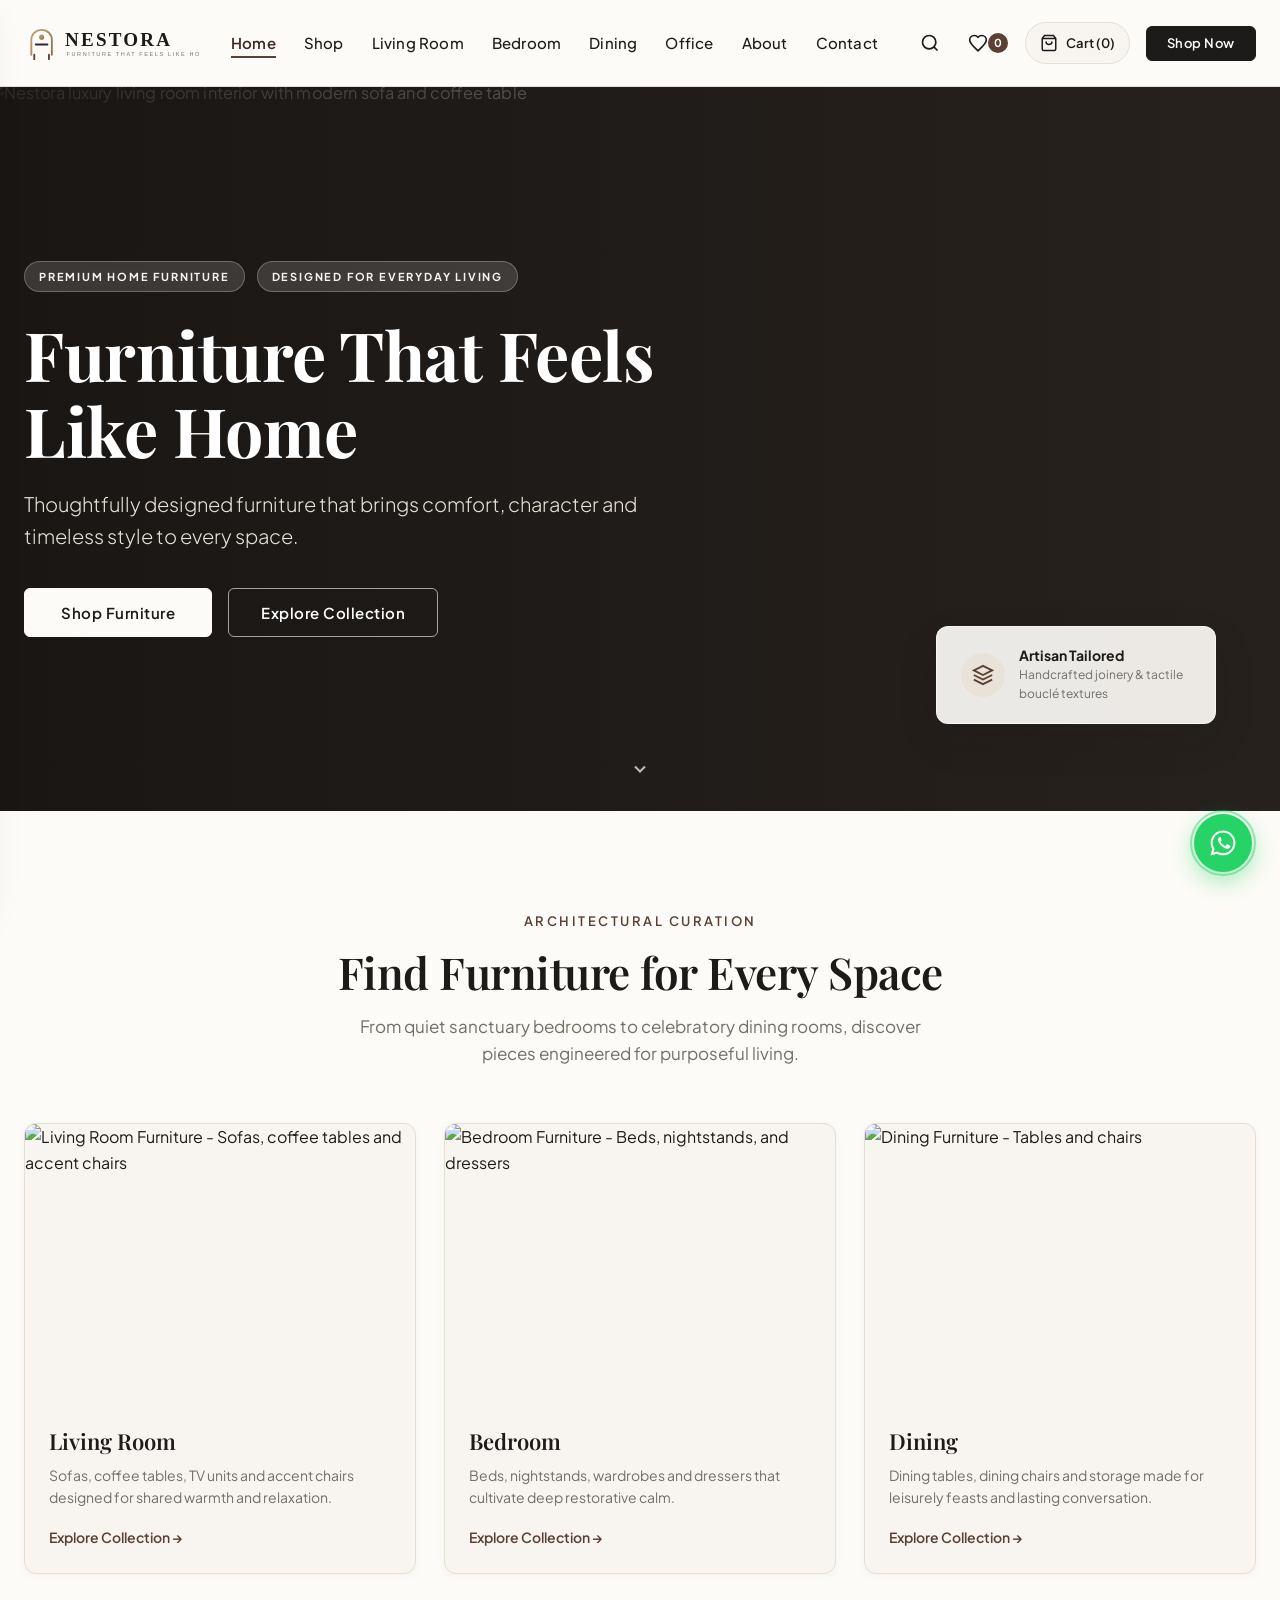
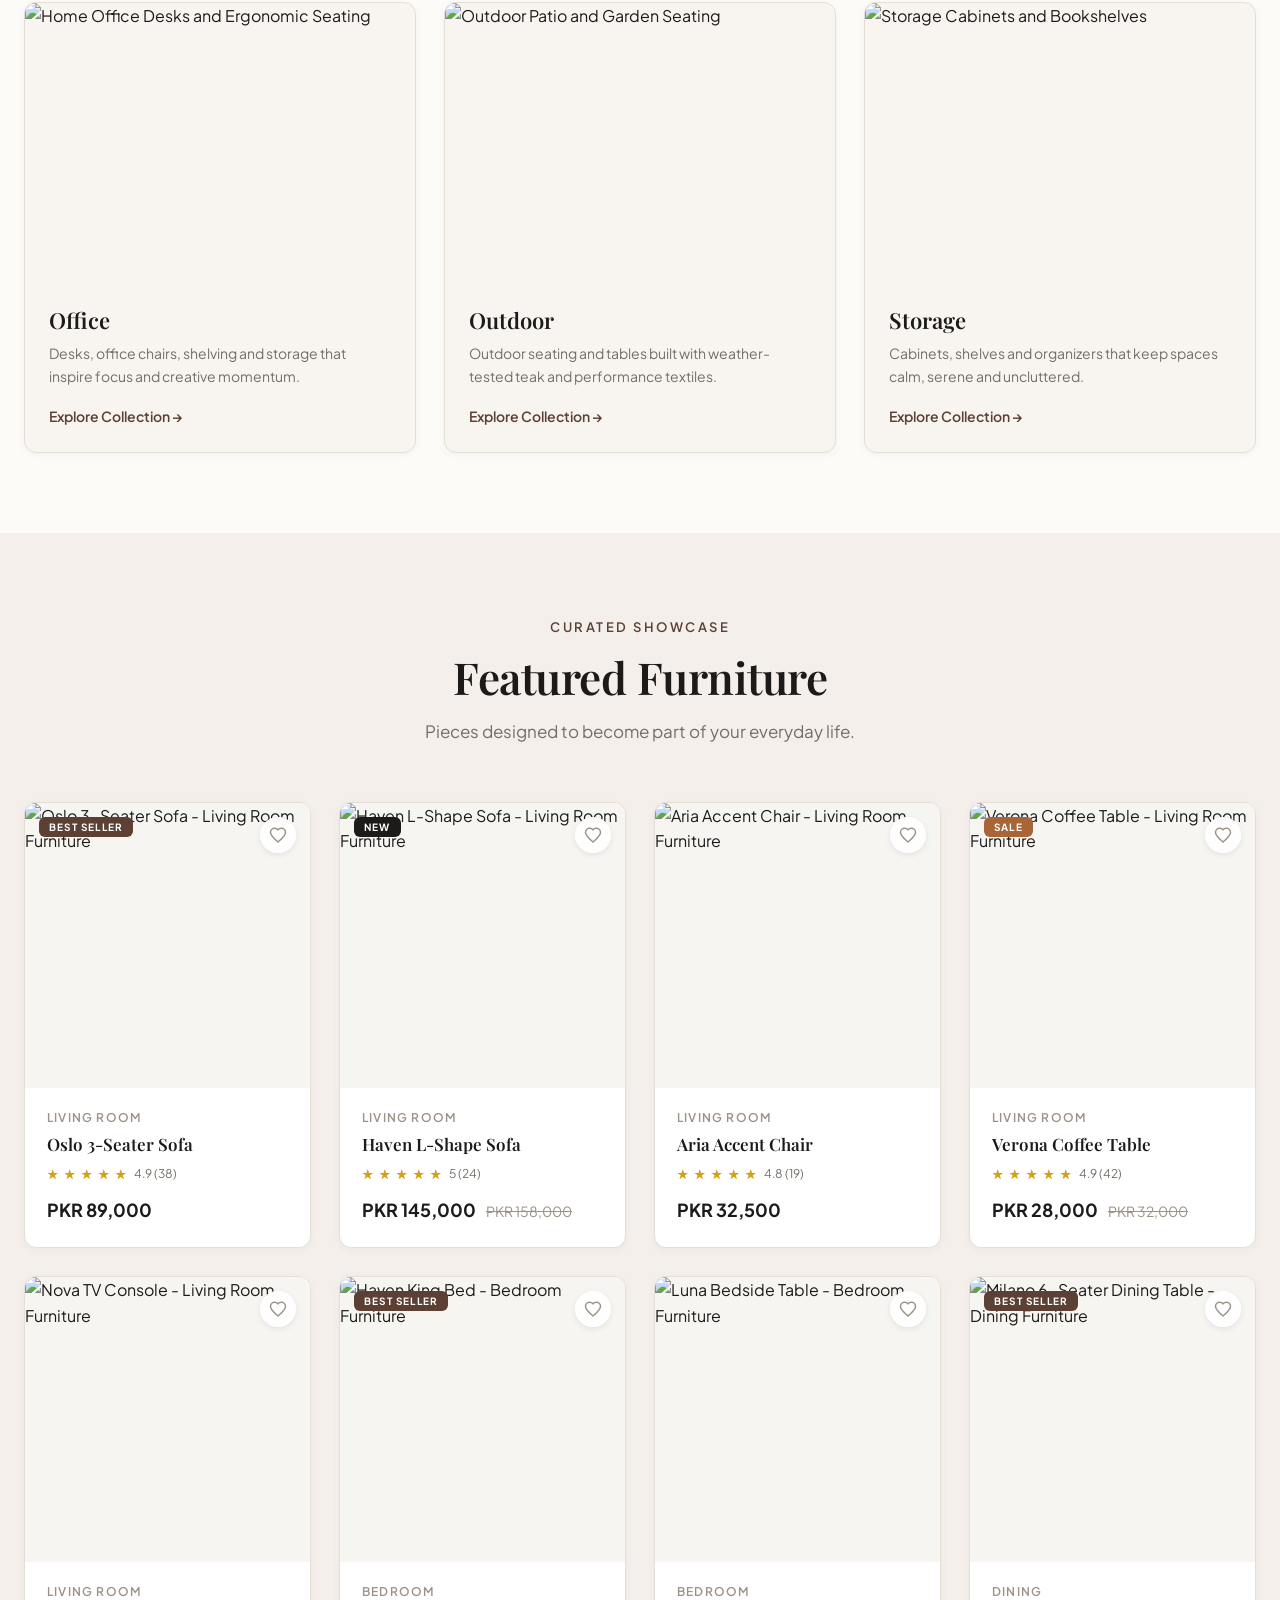
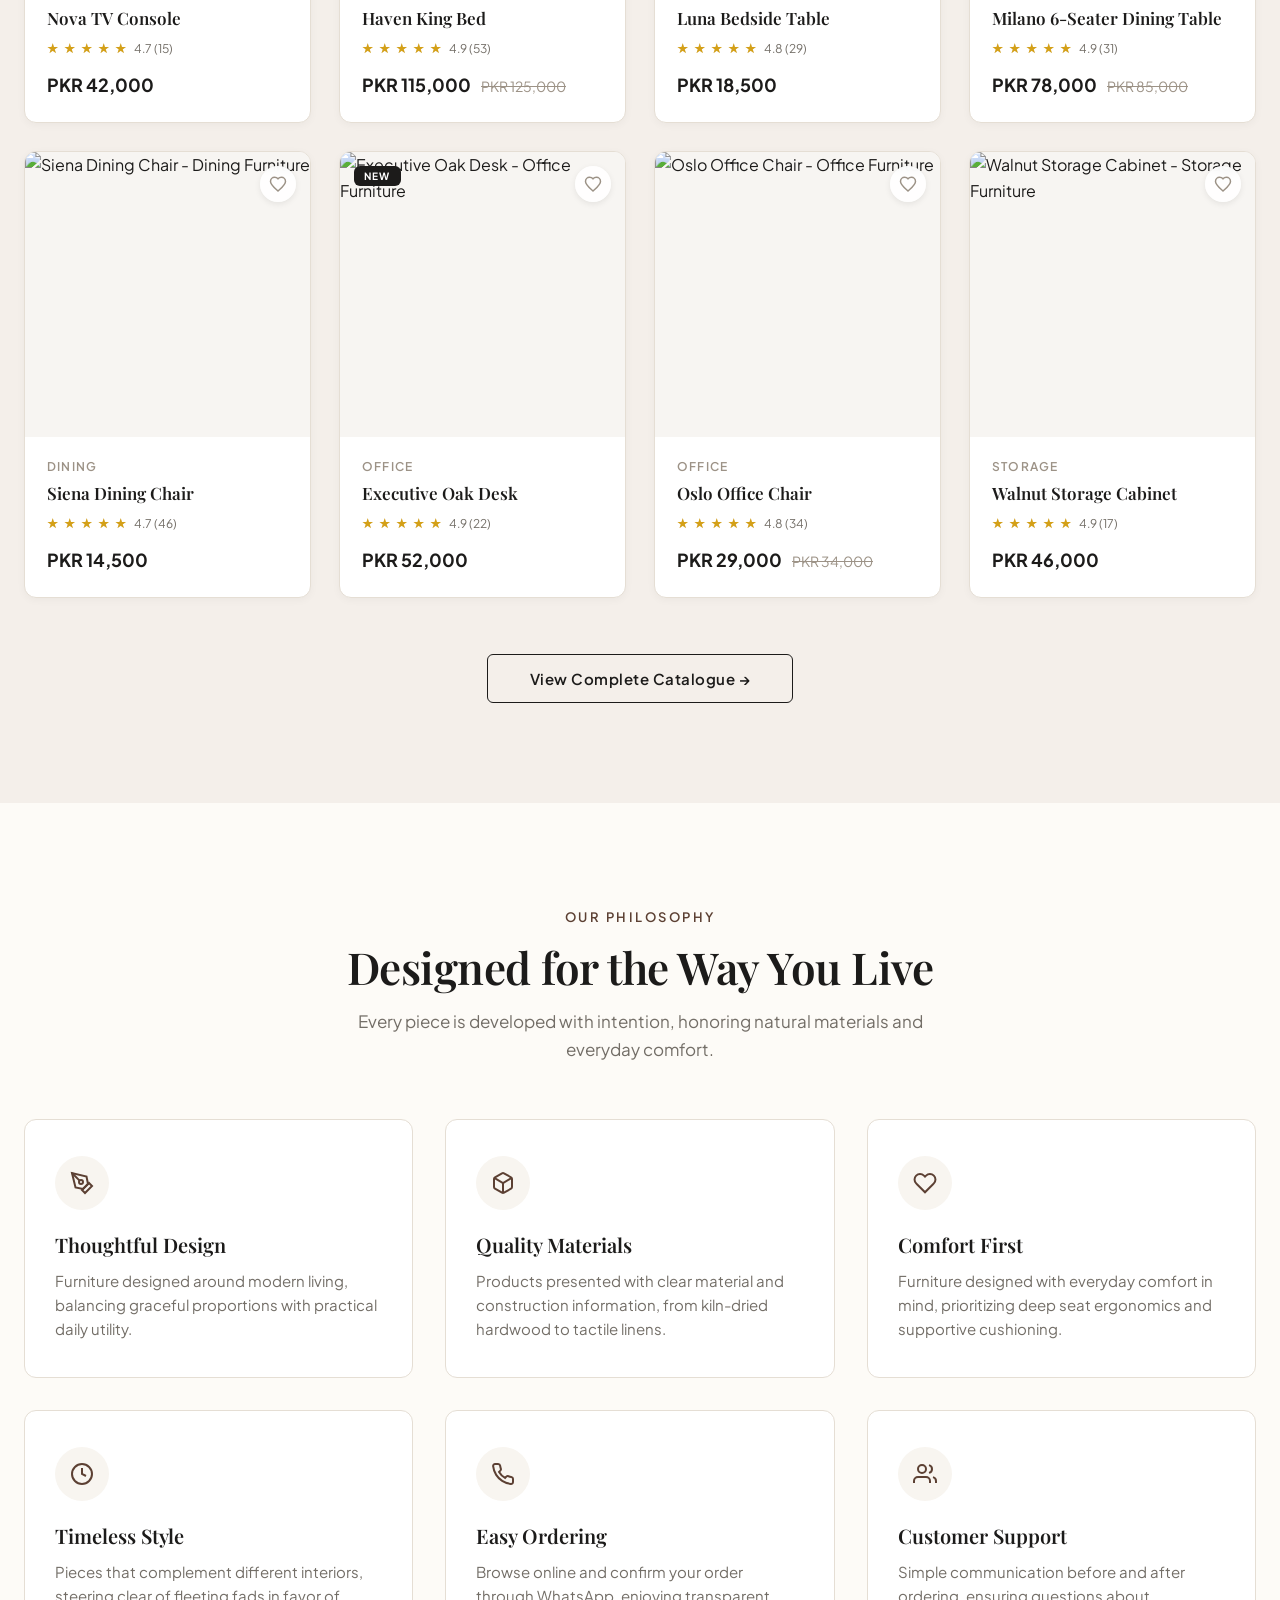
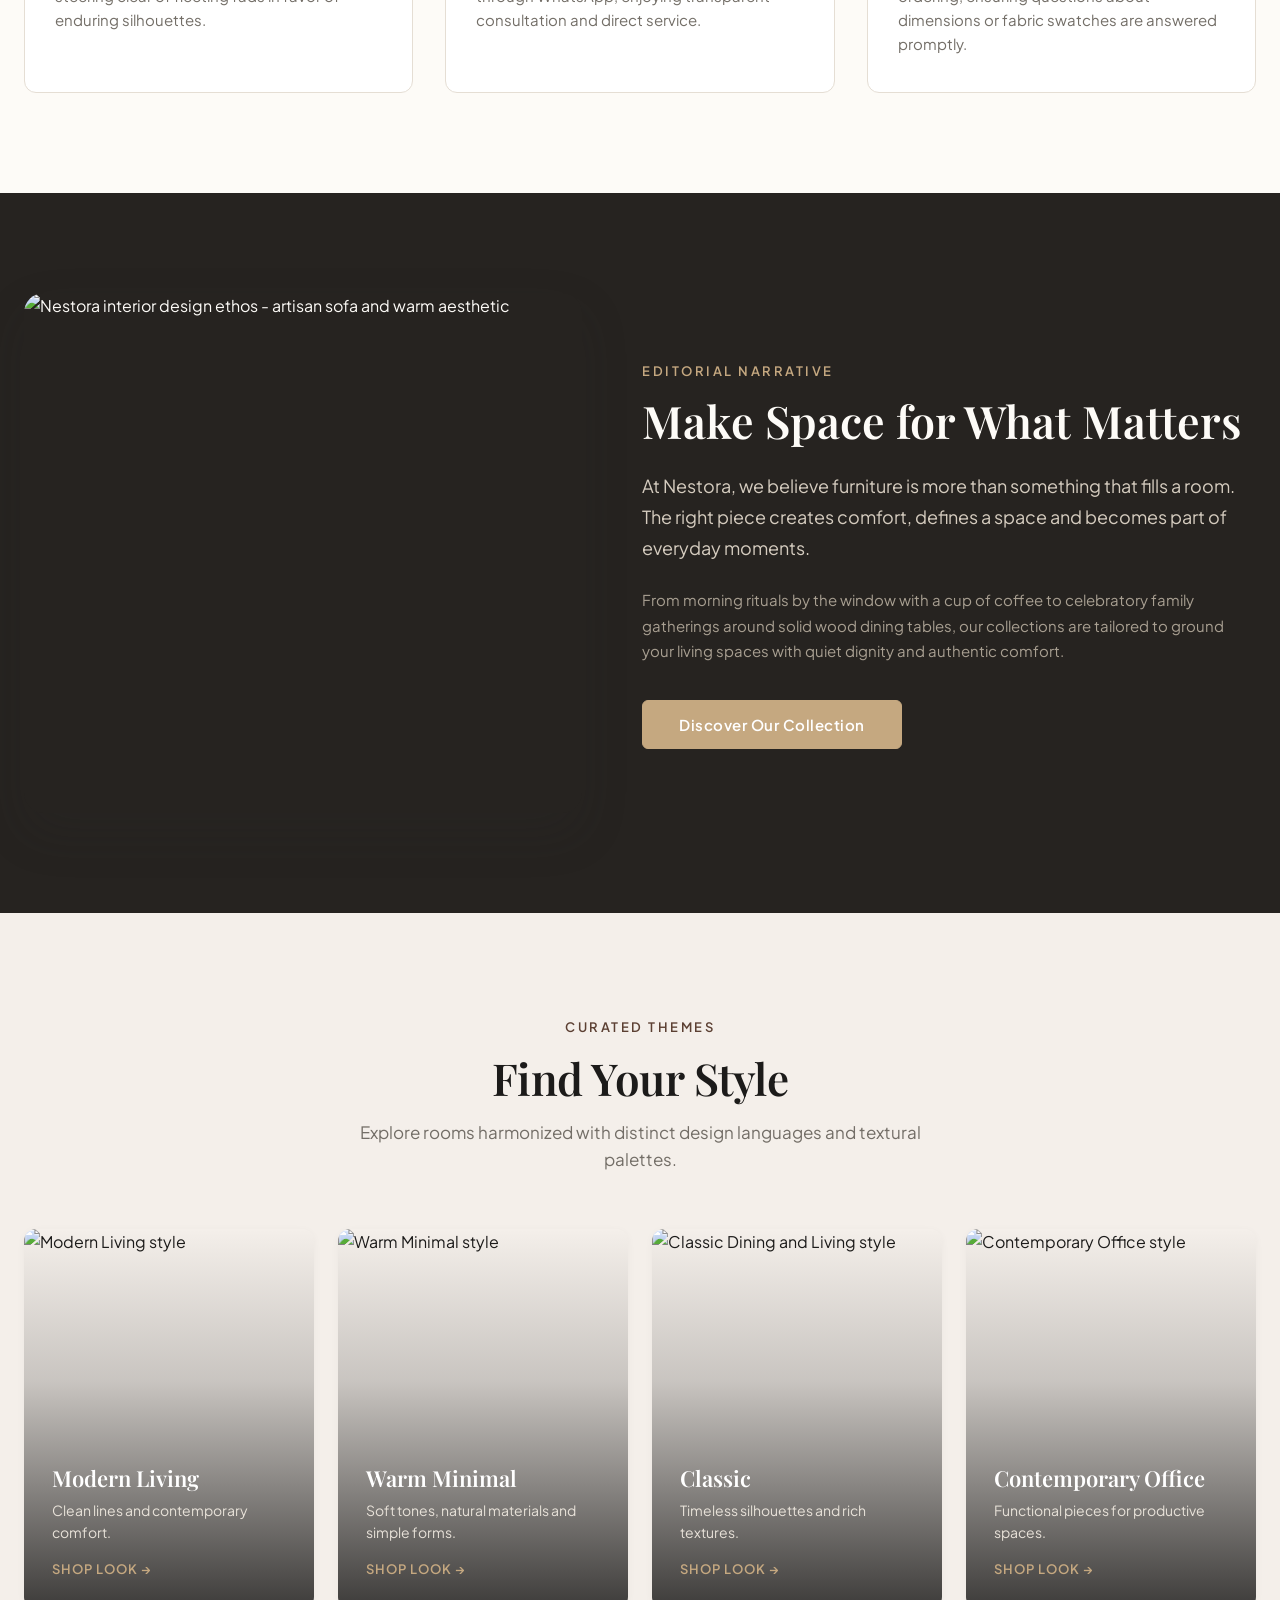
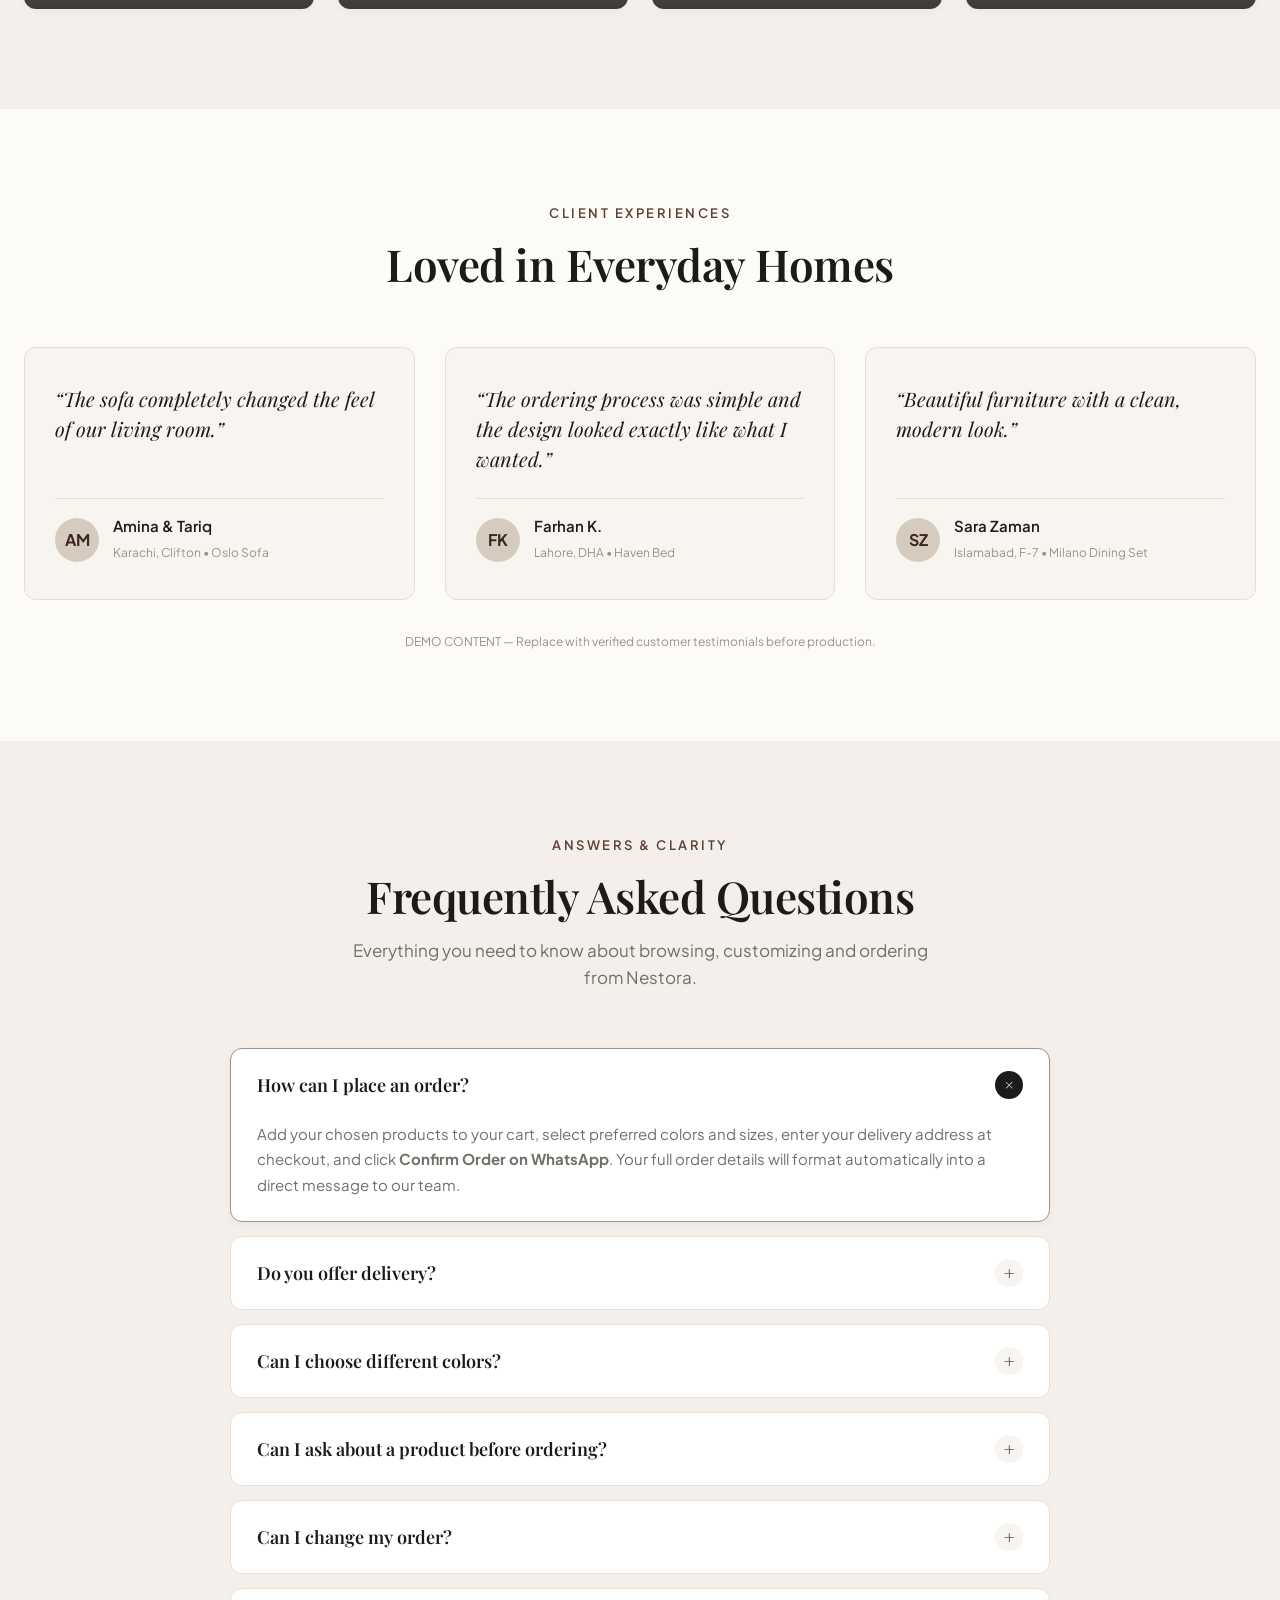
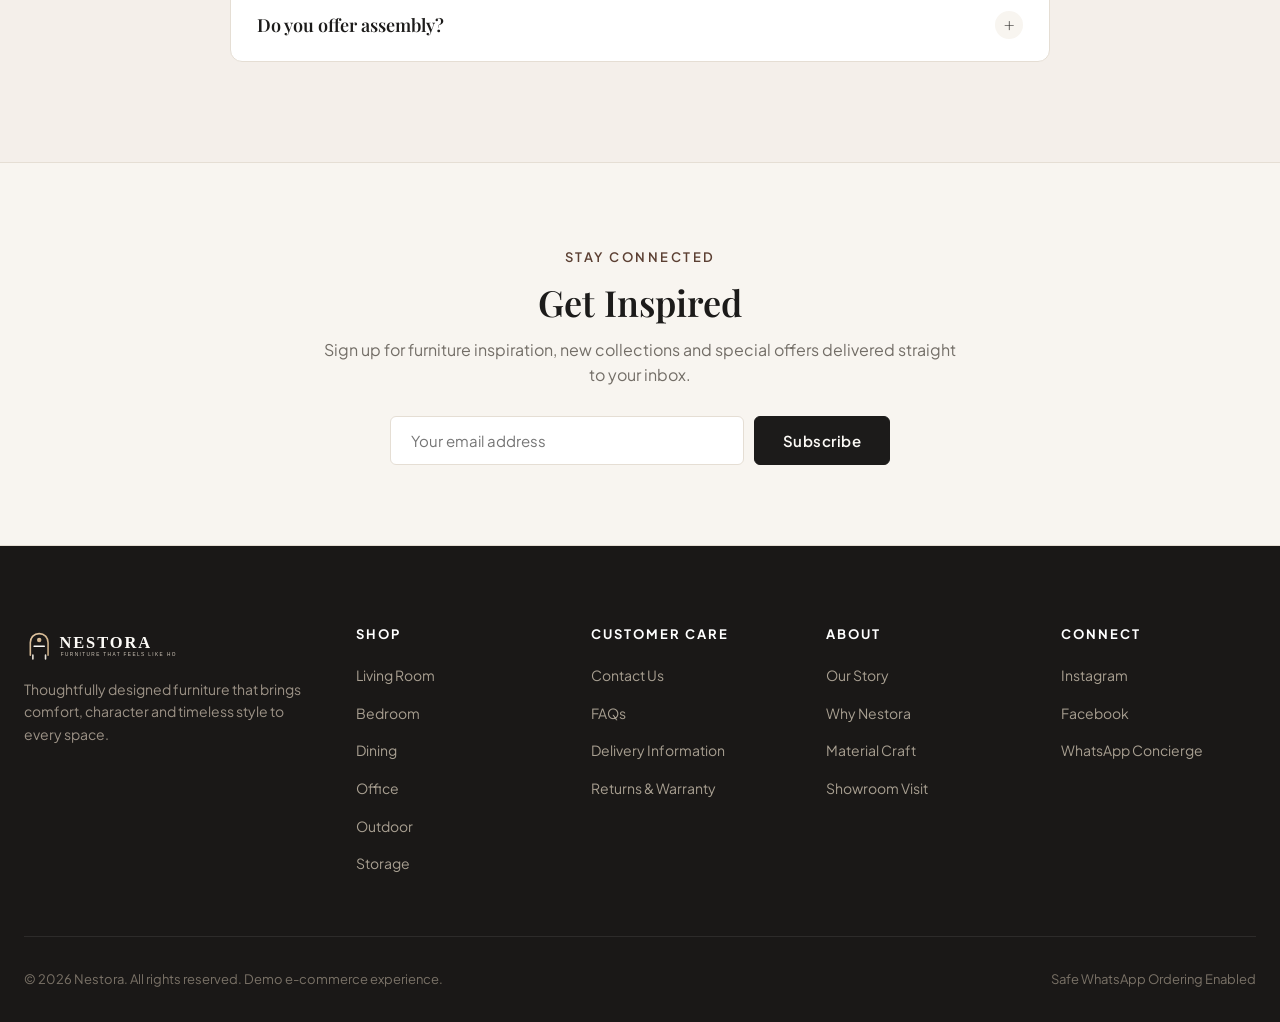
==== commit e77635f2: "Updated site" ====
--- a/index.html
+++ b/index.html
@@ -1,327 +1,624 @@
 <!DOCTYPE html>
 <html lang="en">
 <head>
-<meta charset="UTF-8">
-<meta name="viewport" content="width=device-width, initial-scale=1.0">
-<title>NESTORA Furniture — Furniture That Feels Like Home.</title>
-<meta name="description" content="Thoughtfully designed furniture for modern Pakistani homes. Shop sofas, beds, dining and décor at NESTORA.">
-<link rel="preconnect" href="https://fonts.googleapis.com">
-<link rel="preconnect" href="https://fonts.gstatic.com" crossorigin>
-<link href="https://fonts.googleapis.com/css2?family=Fraunces:ital,opsz,wght@0,9..144,400;0,9..144,500;0,9..144,600;1,9..144,500&family=Inter:wght@400;500;600;700&display=swap" rel="stylesheet">
-<link rel="stylesheet" href="css/style.css">
+  <meta charset="UTF-8">
+  <meta name="viewport" content="width=device-width, initial-scale=1.0">
+  <title>Nestora | Furniture That Feels Like Home</title>
+  <meta name="description" content="Discover modern furniture for living rooms, bedrooms, dining spaces and offices at Nestora. Explore our collection and confirm your order through WhatsApp.">
+  <meta name="keywords" content="furniture, modern furniture, sofa, bed, dining table, office desk, interior design, Nestora">
+  
+  <!-- Open Graph Metadata -->
+  <meta property="og:title" content="Nestora | Furniture That Feels Like Home">
+  <meta property="og:description" content="Discover modern furniture for living rooms, bedrooms, dining spaces and offices at Nestora. Explore our collection and confirm your order through WhatsApp.">
+  <meta property="og:type" content="website">
+  <meta property="og:image" content="https://images.unsplash.com/photo-1555041469-a586c61ea9bc?auto=format&fit=crop&w=1200&q=80">
+  
+  <link rel="stylesheet" href="css/style.css">
 </head>
 <body>
 
-<header class="site-header">
-  <div class="container nav-bar">
-    <a href="index.html" class="logo">NESTORA</a>
-    <nav class="nav-links">
-      <a href="index.html" class="is-active">Home</a>
-      <a href="shop.html">Shop</a>
-      <a href="shop.html">Collections</a>
-      <a href="about.html">About</a>
-      <a href="contact.html">Contact</a>
+  <!-- ==================== HEADER ==================== -->
+  <header class="site-header">
+    <div class="container header-container">
+      <a href="index.html" class="header-brand" aria-label="Nestora Home">
+        <img src="assets/logo/logo.svg" alt="Nestora - Furniture That Feels Like Home" class="header-logo-img">
+      </a>
+
+      <!-- Desktop Navigation -->
+      <nav class="header-nav" aria-label="Primary Navigation">
+        <ul class="nav-list">
+          <li><a href="index.html" class="nav-link">Home</a></li>
+          <li><a href="shop.html" class="nav-link">Shop</a></li>
+          <li><a href="shop.html?category=Living+Room" class="nav-link">Living Room</a></li>
+          <li><a href="shop.html?category=Bedroom" class="nav-link">Bedroom</a></li>
+          <li><a href="shop.html?category=Dining" class="nav-link">Dining</a></li>
+          <li><a href="shop.html?category=Office" class="nav-link">Office</a></li>
+          <li><a href="about.html" class="nav-link">About</a></li>
+          <li><a href="contact.html" class="nav-link">Contact</a></li>
+        </ul>
+      </nav>
+
+      <!-- Header Actions -->
+      <div class="header-actions">
+        <button type="button" class="icon-action-btn btn-open-search" aria-label="Open Search">
+          <svg viewBox="0 0 24 24" width="20" height="20" fill="none" stroke="currentColor" stroke-width="2"><circle cx="11" cy="11" r="8"/><line x1="21" y1="21" x2="16.65" y2="16.65"/></svg>
+        </button>
+
+        <a href="shop.html?wishlist=true" class="icon-action-btn" aria-label="View Wishlist" title="Wishlist">
+          <svg viewBox="0 0 24 24" width="20" height="20" fill="none" stroke="currentColor" stroke-width="2"><path d="M12 21.35l-1.45-1.32C5.4 15.36 2 12.28 2 8.5 2 5.42 4.42 3 7.5 3c1.74 0 3.41.81 4.5 2.09C13.09 3.81 14.76 3 16.5 3 19.58 3 22 5.42 22 8.5c0 3.78-3.4 6.86-8.55 11.54L12 21.35z"/></svg>
+          <span class="badge-count wishlist-count-badge">0</span>
+        </a>
+
+        <a href="cart.html" class="icon-action-btn cart-icon-btn" aria-label="View Shopping Cart">
+          <svg viewBox="0 0 24 24" width="18" height="18" fill="none" stroke="currentColor" stroke-width="2"><path d="M6 2L3 6v14a2 2 0 0 0 2 2h14a2 2 0 0 0 2-2V6l-3-4z"/><line x1="3" y1="6" x2="21" y2="6"/><path d="M16 10a4 4 0 0 1-8 0"/></svg>
+          <span class="cart-text-count" style="font-size: 0.8125rem; font-weight: 600;">Cart (0)</span>
+        </a>
+
+        <a href="shop.html" class="btn btn-primary header-cta-btn" style="padding: 10px 20px; font-size: 0.8125rem;">Shop Now</a>
+
+        <!-- Mobile Nav Toggle -->
+        <button type="button" class="nav-toggle-btn" aria-label="Open Navigation Menu">
+          <span></span>
+          <span></span>
+          <span></span>
+        </button>
+      </div>
+    </div>
+  </header>
+
+  <!-- Mobile Nav Drawer -->
+  <div class="mobile-nav-backdrop"></div>
+  <aside class="mobile-nav-drawer" aria-label="Mobile Navigation">
+    <div class="mobile-drawer-header">
+      <img src="assets/logo/logo.svg" alt="Nestora" style="height: 34px;">
+      <button type="button" class="btn-close-mobile-nav" aria-label="Close menu">&times;</button>
+    </div>
+    <nav class="mobile-nav-links">
+      <a href="index.html" class="active">Home</a>
+      <a href="shop.html">Shop All Furniture</a>
+      <a href="shop.html?category=Living+Room">Living Room</a>
+      <a href="shop.html?category=Bedroom">Bedroom</a>
+      <a href="shop.html?category=Dining">Dining</a>
+      <a href="shop.html?category=Office">Office</a>
+      <a href="shop.html?category=Outdoor">Outdoor</a>
+      <a href="shop.html?category=Storage">Storage</a>
+      <a href="about.html">About Us</a>
+      <a href="contact.html">Contact &amp; Showroom</a>
     </nav>
-    <div class="nav-actions">
-      <form class="nav-search" role="search" onsubmit="event.preventDefault(); window.location.href='shop.html?q=' + encodeURIComponent(this.q.value);">
-        <svg width="15" height="15" viewBox="0 0 24 24" fill="none" stroke="currentColor" stroke-width="2"><circle cx="11" cy="11" r="7"/><line x1="21" y1="21" x2="16.65" y2="16.65"/></svg>
-        <input type="search" name="q" placeholder="Search furniture">
-      </form>
-      <button class="btn-icon cart-btn" data-cart-open aria-label="Open cart">
-        <svg width="18" height="18" viewBox="0 0 24 24" fill="none" stroke="currentColor" stroke-width="1.8"><circle cx="9" cy="21" r="1"/><circle cx="20" cy="21" r="1"/><path d="M1 1h4l2.68 13.39a2 2 0 0 0 2 1.61h9.72a2 2 0 0 0 2-1.61L23 6H6"/></svg>
-        <span class="cart-count" data-cart-count>0</span>
-      </button>
-      <a class="btn-icon" href="https://wa.me/923000000000" target="_blank" rel="noopener" aria-label="Chat on WhatsApp">
-        <svg width="18" height="18" viewBox="0 0 24 24" fill="currentColor"><path d="M12.04 2C6.58 2 2.13 6.45 2.13 11.91c0 1.87.51 3.62 1.4 5.12L2 22l5.13-1.5a9.87 9.87 0 0 0 4.91 1.31h.01c5.46 0 9.9-4.45 9.9-9.9C21.95 6.45 17.5 2 12.04 2zm0 18.05h-.01a8.1 8.1 0 0 1-4.13-1.13l-.3-.18-3.06.89.9-2.98-.19-.31a8.1 8.1 0 1 1 15.02-4.32 8.16 8.16 0 0 1-8.23 8.03z"/></svg>
-      </a>
-      <button class="menu-toggle" aria-label="Open menu" aria-expanded="false">
-        <span></span><span></span><span></span>
-      </button>
+    <div class="mobile-drawer-cta">
+      <a href="shop.html" class="btn btn-primary" style="width: 100%;">Explore Collection</a>
+    </div>
+  </aside>
+
+  <main id="main-content">
+    <!-- ==================== HOMEPAGE HERO ==================== -->
+    <section class="hero-section" aria-label="Nestora Hero Showcase">
+      <div class="hero-background-media">
+        <img src="https://images.unsplash.com/photo-1618221195710-dd6b41faaea6?auto=format&fit=crop&w=1920&q=85" alt="Nestora luxury living room interior with modern sofa and coffee table" class="hero-bg-img">
+        <div class="hero-overlay-gradient"></div>
+      </div>
+
+      <div class="container" style="position: relative; z-index: 3;">
+        <div class="hero-content">
+          <div class="hero-badges-row">
+            <span class="hero-badge">PREMIUM HOME FURNITURE</span>
+            <span class="hero-badge">DESIGNED FOR EVERYDAY LIVING</span>
+          </div>
+          <h1 class="hero-title">Furniture That Feels Like Home</h1>
+          <p class="hero-lead">Thoughtfully designed furniture that brings comfort, character and timeless style to every space.</p>
+          <div class="hero-cta-group">
+            <a href="shop.html" class="btn btn-primary">Shop Furniture</a>
+            <a href="#featured" class="btn btn-secondary">Explore Collection</a>
+          </div>
+        </div>
+      </div>
+
+      <!-- Floating Showcase Card -->
+      <div class="hero-floating-card">
+        <div class="hero-floating-icon">
+          <svg viewBox="0 0 24 24" width="22" height="22" fill="none" stroke="currentColor" stroke-width="2"><path d="M12 2L2 7l10 5 10-5-10-5zM2 17l10 5 10-5M2 12l10 5 10-5"/></svg>
+        </div>
+        <div class="hero-floating-text">
+          <h4>Artisan Tailored</h4>
+          <p>Handcrafted joinery &amp; tactile bouclé textures</p>
+        </div>
+      </div>
+    </section>
+
+    <!-- ==================== CATEGORY SECTION ==================== -->
+    <section class="section-categories" aria-labelledby="cat-heading">
+      <div class="container">
+        <div class="section-header">
+          <span class="section-tagline">Architectural Curation</span>
+          <h2 id="cat-heading" class="section-title">Find Furniture for Every Space</h2>
+          <p class="section-subtitle">From quiet sanctuary bedrooms to celebratory dining rooms, discover pieces engineered for purposeful living.</p>
+        </div>
+
+        <div class="category-grid">
+          <!-- Living Room -->
+          <article class="category-card">
+            <div class="category-media">
+              <img src="https://images.unsplash.com/photo-1555041469-a586c61ea9bc?auto=format&fit=crop&w=800&q=80" alt="Living Room Furniture - Sofas, coffee tables and accent chairs" loading="lazy">
+            </div>
+            <div class="category-body">
+              <h3>Living Room</h3>
+              <p>Sofas, coffee tables, TV units and accent chairs designed for shared warmth and relaxation.</p>
+              <a href="shop.html?category=Living+Room" class="category-link">Explore Collection &rarr;</a>
+            </div>
+          </article>
+
+          <!-- Bedroom -->
+          <article class="category-card">
+            <div class="category-media">
+              <img src="https://images.unsplash.com/photo-1505693416388-ac5ce068fe85?auto=format&fit=crop&w=800&q=80" alt="Bedroom Furniture - Beds, nightstands, and dressers" loading="lazy">
+            </div>
+            <div class="category-body">
+              <h3>Bedroom</h3>
+              <p>Beds, nightstands, wardrobes and dressers that cultivate deep restorative calm.</p>
+              <a href="shop.html?category=Bedroom" class="category-link">Explore Collection &rarr;</a>
+            </div>
+          </article>
+
+          <!-- Dining -->
+          <article class="category-card">
+            <div class="category-media">
+              <img src="https://images.unsplash.com/photo-1615066390971-03e4e1c36ddf?auto=format&fit=crop&w=800&q=80" alt="Dining Furniture - Tables and chairs" loading="lazy">
+            </div>
+            <div class="category-body">
+              <h3>Dining</h3>
+              <p>Dining tables, dining chairs and storage made for leisurely feasts and lasting conversation.</p>
+              <a href="shop.html?category=Dining" class="category-link">Explore Collection &rarr;</a>
+            </div>
+          </article>
+
+          <!-- Office -->
+          <article class="category-card">
+            <div class="category-media">
+              <img src="https://images.unsplash.com/photo-1518455027359-f3f8164ba6bd?auto=format&fit=crop&w=800&q=80" alt="Home Office Desks and Ergonomic Seating" loading="lazy">
+            </div>
+            <div class="category-body">
+              <h3>Office</h3>
+              <p>Desks, office chairs, shelving and storage that inspire focus and creative momentum.</p>
+              <a href="shop.html?category=Office" class="category-link">Explore Collection &rarr;</a>
+            </div>
+          </article>
+
+          <!-- Outdoor -->
+          <article class="category-card">
+            <div class="category-media">
+              <img src="https://images.unsplash.com/photo-1600210492486-724fe5c67fb0?auto=format&fit=crop&w=800&q=80" alt="Outdoor Patio and Garden Seating" loading="lazy">
+            </div>
+            <div class="category-body">
+              <h3>Outdoor</h3>
+              <p>Outdoor seating and tables built with weather-tested teak and performance textiles.</p>
+              <a href="shop.html?category=Outdoor" class="category-link">Explore Collection &rarr;</a>
+            </div>
+          </article>
+
+          <!-- Storage -->
+          <article class="category-card">
+            <div class="category-media">
+              <img src="https://images.unsplash.com/photo-1595428774223-ef52624120d2?auto=format&fit=crop&w=800&q=80" alt="Storage Cabinets and Bookshelves" loading="lazy">
+            </div>
+            <div class="category-body">
+              <h3>Storage</h3>
+              <p>Cabinets, shelves and organizers that keep spaces calm, serene and uncluttered.</p>
+              <a href="shop.html?category=Storage" class="category-link">Explore Collection &rarr;</a>
+            </div>
+          </article>
+        </div>
+      </div>
+    </section>
+
+    <!-- ==================== FEATURED COLLECTION ==================== -->
+    <section id="featured" class="section-featured" aria-labelledby="featured-heading">
+      <div class="container">
+        <div class="section-header">
+          <span class="section-tagline">Curated Showcase</span>
+          <h2 id="featured-heading" class="section-title">Featured Furniture</h2>
+          <p class="section-subtitle">Pieces designed to become part of your everyday life.</p>
+        </div>
+
+        <div id="featured-products-container" class="product-grid">
+          <!-- Dynamically populated by JS from products array -->
+        </div>
+
+        <div style="text-align: center; margin-top: 56px;">
+          <a href="shop.html" class="btn btn-secondary" style="padding: 16px 42px;">View Complete Catalogue &rarr;</a>
+        </div>
+      </div>
+    </section>
+
+    <!-- ==================== WHY NESTORA ==================== -->
+    <section class="section-why-nestora" aria-labelledby="why-heading">
+      <div class="container">
+        <div class="section-header">
+          <span class="section-tagline">Our Philosophy</span>
+          <h2 id="why-heading" class="section-title">Designed for the Way You Live</h2>
+          <p class="section-subtitle">Every piece is developed with intention, honoring natural materials and everyday comfort.</p>
+        </div>
+
+        <div class="why-features-grid">
+          <div class="feature-box">
+            <div class="feature-icon-circle">
+              <svg viewBox="0 0 24 24" width="24" height="24" fill="none" stroke="currentColor" stroke-width="2"><path d="M12 19l7-7 3 3-7 7-3-3z"/><path d="M18 13l-1.5-7.5L2 2l3.5 14.5L13 18l5-5z"/><path d="M2 2l7.586 7.586"/><circle cx="11" cy="11" r="2"/></svg>
+            </div>
+            <h3>Thoughtful Design</h3>
+            <p>Furniture designed around modern living, balancing graceful proportions with practical daily utility.</p>
+          </div>
+
+          <div class="feature-box">
+            <div class="feature-icon-circle">
+              <svg viewBox="0 0 24 24" width="24" height="24" fill="none" stroke="currentColor" stroke-width="2"><path d="M21 16V8a2 2 0 0 0-1-1.73l-7-4a2 2 0 0 0-2 0l-7 4A2 2 0 0 0 3 8v8a2 2 0 0 0 1 1.73l7 4a2 2 0 0 0 2 0l7-4A2 2 0 0 0 21 16z"/><polyline points="3.27 6.96 12 12.01 20.73 6.96"/><line x1="12" y1="22.08" x2="12" y2="12"/></svg>
+            </div>
+            <h3>Quality Materials</h3>
+            <p>Products presented with clear material and construction information, from kiln-dried hardwood to tactile linens.</p>
+          </div>
+
+          <div class="feature-box">
+            <div class="feature-icon-circle">
+              <svg viewBox="0 0 24 24" width="24" height="24" fill="none" stroke="currentColor" stroke-width="2"><path d="M20.84 4.61a5.5 5.5 0 0 0-7.78 0L12 5.67l-1.06-1.06a5.5 5.5 0 0 0-7.78 7.78l1.06 1.06L12 21.23l7.78-7.78 1.06-1.06a5.5 5.5 0 0 0 0-7.78z"/></svg>
+            </div>
+            <h3>Comfort First</h3>
+            <p>Furniture designed with everyday comfort in mind, prioritizing deep seat ergonomics and supportive cushioning.</p>
+          </div>
+
+          <div class="feature-box">
+            <div class="feature-icon-circle">
+              <svg viewBox="0 0 24 24" width="24" height="24" fill="none" stroke="currentColor" stroke-width="2"><circle cx="12" cy="12" r="10"/><polyline points="12 6 12 12 16 14"/></svg>
+            </div>
+            <h3>Timeless Style</h3>
+            <p>Pieces that complement different interiors, steering clear of fleeting fads in favor of enduring silhouettes.</p>
+          </div>
+
+          <div class="feature-box">
+            <div class="feature-icon-circle">
+              <svg viewBox="0 0 24 24" width="24" height="24" fill="none" stroke="currentColor" stroke-width="2"><path d="M22 16.92v3a2 2 0 0 1-2.18 2 19.79 19.79 0 0 1-8.63-3.07 19.5 19.5 0 0 1-6-6 19.79 19.79 0 0 1-3.07-8.67A2 2 0 0 1 4.11 2h3a2 2 0 0 1 2 1.72 12.84 12.84 0 0 0 .7 2.81 2 2 0 0 1-.45 2.11L8.09 9.91a16 16 0 0 0 6 6l1.27-1.27a2 2 0 0 1 2.11-.45 12.84 12.84 0 0 0 2.81.7A2 2 0 0 1 22 16.92z"/></svg>
+            </div>
+            <h3>Easy Ordering</h3>
+            <p>Browse online and confirm your order through WhatsApp, enjoying transparent consultation and direct service.</p>
+          </div>
+
+          <div class="feature-box">
+            <div class="feature-icon-circle">
+              <svg viewBox="0 0 24 24" width="24" height="24" fill="none" stroke="currentColor" stroke-width="2"><path d="M17 21v-2a4 4 0 0 0-4-4H5a4 4 0 0 0-4 4v2"/><circle cx="9" cy="7" r="4"/><path d="M23 21v-2a4 4 0 0 0-3-3.87"/><path d="M16 3.13a4 4 0 0 1 0 7.75"/></svg>
+            </div>
+            <h3>Customer Support</h3>
+            <p>Simple communication before and after ordering, ensuring questions about dimensions or fabric swatches are answered promptly.</p>
+          </div>
+        </div>
+      </div>
+    </section>
+
+    <!-- ==================== BRAND STORY ==================== -->
+    <section class="section-brand-story" aria-labelledby="story-heading">
+      <div class="container">
+        <div class="story-grid">
+          <div class="story-media">
+            <img src="https://images.unsplash.com/photo-1586023492125-27b2c045efd7?auto=format&fit=crop&w=1200&q=80" alt="Nestora interior design ethos - artisan sofa and warm aesthetic" loading="lazy">
+          </div>
+          <div class="story-content">
+            <span class="section-tagline" style="color: var(--color-gold);">Editorial Narrative</span>
+            <h2 id="story-heading">Make Space for What Matters</h2>
+            <p class="story-lead">At Nestora, we believe furniture is more than something that fills a room. The right piece creates comfort, defines a space and becomes part of everyday moments.</p>
+            <p class="story-subtext">From morning rituals by the window with a cup of coffee to celebratory family gatherings around solid wood dining tables, our collections are tailored to ground your living spaces with quiet dignity and authentic comfort.</p>
+            <a href="shop.html" class="btn btn-primary">Discover Our Collection</a>
+          </div>
+        </div>
+      </div>
+    </section>
+
+    <!-- ==================== ROOM INSPIRATION ==================== -->
+    <section class="section-inspiration" aria-labelledby="inspiration-heading">
+      <div class="container">
+        <div class="section-header">
+          <span class="section-tagline">Curated Themes</span>
+          <h2 id="inspiration-heading" class="section-title">Find Your Style</h2>
+          <p class="section-subtitle">Explore rooms harmonized with distinct design languages and textural palettes.</p>
+        </div>
+
+        <div class="inspiration-grid">
+          <a href="shop.html?category=Living+Room" class="inspiration-card">
+            <img src="https://images.unsplash.com/photo-1616486338812-3dadae4b4ace?auto=format&fit=crop&w=800&q=80" alt="Modern Living style" class="inspiration-bg" loading="lazy">
+            <div class="inspiration-overlay"></div>
+            <div class="inspiration-card-content">
+              <h3>Modern Living</h3>
+              <p>Clean lines and contemporary comfort.</p>
+              <span class="inspiration-arrow">Shop Look &rarr;</span>
+            </div>
+          </a>
+
+          <a href="shop.html?category=Living+Room" class="inspiration-card">
+            <img src="https://images.unsplash.com/photo-1550581190-9c1c48d21d6c?auto=format&fit=crop&w=800&q=80" alt="Warm Minimal style" class="inspiration-bg" loading="lazy">
+            <div class="inspiration-overlay"></div>
+            <div class="inspiration-card-content">
+              <h3>Warm Minimal</h3>
+              <p>Soft tones, natural materials and simple forms.</p>
+              <span class="inspiration-arrow">Shop Look &rarr;</span>
+            </div>
+          </a>
+
+          <a href="shop.html?category=Dining" class="inspiration-card">
+            <img src="https://images.unsplash.com/photo-1615066390971-03e4e1c36ddf?auto=format&fit=crop&w=800&q=80" alt="Classic Dining and Living style" class="inspiration-bg" loading="lazy">
+            <div class="inspiration-overlay"></div>
+            <div class="inspiration-card-content">
+              <h3>Classic</h3>
+              <p>Timeless silhouettes and rich textures.</p>
+              <span class="inspiration-arrow">Shop Look &rarr;</span>
+            </div>
+          </a>
+
+          <a href="shop.html?category=Office" class="inspiration-card">
+            <img src="https://images.unsplash.com/photo-1524758631624-e2822e304c36?auto=format&fit=crop&w=800&q=80" alt="Contemporary Office style" class="inspiration-bg" loading="lazy">
+            <div class="inspiration-overlay"></div>
+            <div class="inspiration-card-content">
+              <h3>Contemporary Office</h3>
+              <p>Functional pieces for productive spaces.</p>
+              <span class="inspiration-arrow">Shop Look &rarr;</span>
+            </div>
+          </a>
+        </div>
+      </div>
+    </section>
+
+    <!-- ==================== DEMO TESTIMONIALS ==================== -->
+    <section class="section-testimonials" aria-labelledby="testimonials-heading">
+      <div class="container">
+        <div class="section-header">
+          <span class="section-tagline">Client Experiences</span>
+          <h2 id="testimonials-heading" class="section-title">Loved in Everyday Homes</h2>
+        </div>
+
+        <!-- DEMO CONTENT — Replace with verified customer testimonials before production. -->
+        <div class="testimonials-grid">
+          <div class="testimonial-card">
+            <p class="testimonial-quote">“The sofa completely changed the feel of our living room.”</p>
+            <div class="testimonial-author">
+              <div class="author-avatar">AM</div>
+              <div class="author-info">
+                <h4>Amina &amp; Tariq</h4>
+                <span>Karachi, Clifton • Oslo Sofa</span>
+              </div>
+            </div>
+          </div>
+
+          <div class="testimonial-card">
+            <p class="testimonial-quote">“The ordering process was simple and the design looked exactly like what I wanted.”</p>
+            <div class="testimonial-author">
+              <div class="author-avatar">FK</div>
+              <div class="author-info">
+                <h4>Farhan K.</h4>
+                <span>Lahore, DHA • Haven Bed</span>
+              </div>
+            </div>
+          </div>
+
+          <div class="testimonial-card">
+            <p class="testimonial-quote">“Beautiful furniture with a clean, modern look.”</p>
+            <div class="testimonial-author">
+              <div class="author-avatar">SZ</div>
+              <div class="author-info">
+                <h4>Sara Zaman</h4>
+                <span>Islamabad, F-7 • Milano Dining Set</span>
+              </div>
+            </div>
+          </div>
+        </div>
+
+        <p class="testimonials-disclaimer">DEMO CONTENT — Replace with verified customer testimonials before production.</p>
+      </div>
+    </section>
+
+    <!-- ==================== FAQ ACCORDION ==================== -->
+    <section class="section-faq" aria-labelledby="faq-heading">
+      <div class="container">
+        <div class="section-header">
+          <span class="section-tagline">Answers &amp; Clarity</span>
+          <h2 id="faq-heading" class="section-title">Frequently Asked Questions</h2>
+          <p class="section-subtitle">Everything you need to know about browsing, customizing and ordering from Nestora.</p>
+        </div>
+
+        <div class="faq-accordion-list">
+          <div class="faq-item active">
+            <button type="button" class="faq-question">
+              <span>How can I place an order?</span>
+              <span class="faq-icon">+</span>
+            </button>
+            <div class="faq-answer" style="max-height: 200px;">
+              <div class="faq-answer-inner">
+                Add your chosen products to your cart, select preferred colors and sizes, enter your delivery address at checkout, and click <strong>Confirm Order on WhatsApp</strong>. Your full order details will format automatically into a direct message to our team.
+              </div>
+            </div>
+          </div>
+
+          <div class="faq-item">
+            <button type="button" class="faq-question">
+              <span>Do you offer delivery?</span>
+              <span class="faq-icon">+</span>
+            </button>
+            <div class="faq-answer">
+              <div class="faq-answer-inner">
+                We offer specialized white-glove furniture delivery in selected urban zones. Please confirm delivery availability and timelines for your specific area during your WhatsApp consultation.
+              </div>
+            </div>
+          </div>
+
+          <div class="faq-item">
+            <button type="button" class="faq-question">
+              <span>Can I choose different colors?</span>
+              <span class="faq-icon">+</span>
+            </button>
+            <div class="faq-answer">
+              <div class="faq-answer-inner">
+                Yes. Where variants are available, you can select your preferred fabric tone or wood stain swatch directly on the product card or detail page before adding the piece to your cart.
+              </div>
+            </div>
+          </div>
+
+          <div class="faq-item">
+            <button type="button" class="faq-question">
+              <span>Can I ask about a product before ordering?</span>
+              <span class="faq-icon">+</span>
+            </button>
+            <div class="faq-answer">
+              <div class="faq-answer-inner">
+                Absolutely! Every product features an <strong>Ask About This Product</strong> button that opens a pre-filled WhatsApp conversation so you can discuss measurements, swatches, or room layouts.
+              </div>
+            </div>
+          </div>
+
+          <div class="faq-item">
+            <button type="button" class="faq-question">
+              <span>Can I change my order?</span>
+              <span class="faq-icon">+</span>
+            </button>
+            <div class="faq-answer">
+              <div class="faq-answer-inner">
+                Please contact Nestora through WhatsApp as soon as possible if you wish to adjust colors, dimensions or delivery details. Actual change/cancellation policies should be verified before final production.
+              </div>
+            </div>
+          </div>
+
+          <div class="faq-item">
+            <button type="button" class="faq-question">
+              <span>Do you offer assembly?</span>
+              <span class="faq-icon">+</span>
+            </button>
+            <div class="faq-answer">
+              <div class="faq-answer-inner">
+                Assembly is available for complex modular wardrobes, dining trestles, and platform beds in major service areas. Our delivery team will confirm assembly scheduling when confirming your order.
+              </div>
+            </div>
+          </div>
+        </div>
+      </div>
+    </section>
+
+    <!-- ==================== NEWSLETTER ==================== -->
+    <section class="section-newsletter" aria-labelledby="newsletter-heading">
+      <div class="container">
+        <div class="newsletter-box">
+          <span class="section-tagline">Stay Connected</span>
+          <h2 id="newsletter-heading">Get Inspired</h2>
+          <p>Sign up for furniture inspiration, new collections and special offers delivered straight to your inbox.</p>
+          <form class="newsletter-form">
+            <input type="email" class="newsletter-input" placeholder="Your email address" required aria-label="Email address for newsletter">
+            <button type="submit" class="btn btn-primary">Subscribe</button>
+          </form>
+        </div>
+      </div>
+    </section>
+  </main>
+
+  <!-- ==================== FOOTER ==================== -->
+  <footer class="site-footer">
+    <div class="container">
+      <div class="footer-top-grid">
+        <div class="footer-brand-col">
+          <img src="assets/logo/logo-light.svg" alt="Nestora" style="height: 38px;">
+          <p>Thoughtfully designed furniture that brings comfort, character and timeless style to every space.</p>
+        </div>
+
+        <div class="footer-col">
+          <h4>Shop</h4>
+          <ul class="footer-links">
+            <li><a href="shop.html?category=Living+Room">Living Room</a></li>
+            <li><a href="shop.html?category=Bedroom">Bedroom</a></li>
+            <li><a href="shop.html?category=Dining">Dining</a></li>
+            <li><a href="shop.html?category=Office">Office</a></li>
+            <li><a href="shop.html?category=Outdoor">Outdoor</a></li>
+            <li><a href="shop.html?category=Storage">Storage</a></li>
+          </ul>
+        </div>
+
+        <div class="footer-col">
+          <h4>Customer Care</h4>
+          <ul class="footer-links">
+            <li><a href="contact.html">Contact Us</a></li>
+            <li><a href="index.html#faq-heading">FAQs</a></li>
+            <li><a href="contact.html">Delivery Information</a></li>
+            <li><a href="contact.html">Returns &amp; Warranty</a></li>
+          </ul>
+        </div>
+
+        <div class="footer-col">
+          <h4>About</h4>
+          <ul class="footer-links">
+            <li><a href="about.html">Our Story</a></li>
+            <li><a href="index.html#why-heading">Why Nestora</a></li>
+            <li><a href="about.html">Material Craft</a></li>
+            <li><a href="contact.html">Showroom Visit</a></li>
+          </ul>
+        </div>
+
+        <div class="footer-col">
+          <h4>Connect</h4>
+          <ul class="footer-links">
+            <li><a href="https://instagram.com" target="_blank" rel="noopener">Instagram</a></li>
+            <li><a href="https://facebook.com" target="_blank" rel="noopener">Facebook</a></li>
+            <li><a href="https://wa.me/923001234567" target="_blank" rel="noopener">WhatsApp Concierge</a></li>
+          </ul>
+        </div>
+      </div>
+
+      <div class="footer-bottom">
+        <p>&copy; 2026 Nestora. All rights reserved. Demo e-commerce experience.</p>
+        <div class="footer-social-row">
+          <span>Safe WhatsApp Ordering Enabled</span>
+        </div>
+      </div>
+    </div>
+  </footer>
+
+  <!-- ==================== FLOATING WHATSAPP BUTTON ==================== -->
+  <a href="https://wa.me/923001234567?text=Hello%20Nestora%2C%20I%20would%20like%20to%20learn%20more%20about%20your%20furniture." target="_blank" rel="noopener" class="floating-whatsapp-btn" aria-label="Chat with Nestora on WhatsApp">
+    <svg viewBox="0 0 24 24" width="30" height="30" fill="currentColor">
+      <path d="M12.04 2C6.58 2 2.13 6.45 2.13 11.91C2.13 13.66 2.59 15.36 3.45 16.86L2.05 22L7.3 20.62C8.75 21.41 10.38 21.83 12.04 21.83C17.5 21.83 21.95 17.38 21.95 11.92C21.95 9.27 20.92 6.78 19.05 4.91C17.18 3.03 14.69 2 12.04 2M12.05 3.67C14.25 3.67 16.31 4.53 17.87 6.09C19.42 7.65 20.28 9.72 20.28 11.92C20.28 16.46 16.58 20.15 12.04 20.15C10.56 20.15 9.11 19.76 7.85 19L7.55 18.83L4.43 19.65L5.26 16.61L5.07 16.3C4.24 14.98 3.8 13.47 3.8 11.91C3.81 7.37 7.5 3.67 12.05 3.67M9.53 7.34C9.36 7.34 9.09 7.4 8.87 7.65C8.65 7.89 8.02 8.48 8.02 9.69C8.02 10.9 8.9 12.07 9.02 12.24C9.15 12.4 10.74 14.86 13.18 15.91C13.76 16.16 14.21 16.31 14.56 16.42C15.14 16.61 15.67 16.58 16.09 16.52C16.56 16.45 17.53 15.93 17.73 15.36C17.94 14.79 17.94 14.3 17.88 14.2C17.82 14.1 17.65 14.04 17.39 13.91C17.13 13.79 15.86 13.16 15.63 13.08C15.39 12.99 15.22 12.95 15.05 13.2C14.88 13.45 14.39 14.04 14.24 14.2C14.09 14.37 13.95 14.4 13.69 14.27C13.43 14.15 12.6 13.87 11.61 12.99C10.84 12.3 10.32 11.45 10.17 11.2C10.02 10.95 10.15 10.81 10.28 10.68C10.4 10.56 10.55 10.37 10.68 10.22C10.81 10.07 10.85 9.96 10.94 9.79C11.03 9.62 10.98 9.48 10.92 9.35C10.86 9.23 10.37 8.03 10.17 7.54C9.97 7.07 9.77 7.13 9.62 7.12C9.48 7.12 9.31 7.12 9.14 7.12L9.53 7.34Z"/>
+    </svg>
+    <span class="floating-whatsapp-tooltip">Chat with Nestora</span>
+  </a>
+
+  <!-- ==================== BACK TO TOP BUTTON ==================== -->
+  <button type="button" id="back-to-top-btn" class="back-to-top-btn" aria-label="Back to top">
+    <svg viewBox="0 0 24 24" width="20" height="20" fill="none" stroke="currentColor" stroke-width="2"><polyline points="18 15 12 9 6 15"/></svg>
+  </button>
+
+  <!-- ==================== SEARCH OVERLAY ==================== -->
+  <div id="search-overlay" class="search-overlay" role="dialog" aria-modal="true" aria-label="Search Nestora Catalogue">
+    <div class="search-container">
+      <div class="search-header-row">
+        <input type="text" id="site-search-input" class="search-input-field" placeholder="Search sofas, beds, tables..." autocomplete="off">
+        <button type="button" id="btn-close-search" class="btn-close-search" aria-label="Close search overlay">&times;</button>
+      </div>
+      <div id="search-results-grid" class="search-results-grid">
+        <div class="search-empty-prompt">
+          <p>Type at least 2 characters to search across our luxury collections...</p>
+        </div>
+      </div>
     </div>
   </div>
-</header>
-
-<div class="mobile-nav-scrim"></div>
-<nav class="mobile-nav">
-  <button class="mobile-nav-close" aria-label="Close menu">&times;</button>
-  <a href="index.html">Home</a>
-  <a href="shop.html">Shop</a>
-  <a href="shop.html">Collections</a>
-  <a href="about.html">About</a>
-  <a href="contact.html">Contact</a>
-  <div class="mobile-nav-foot">
-    DHA Phase 6, Karachi, Pakistan<br>+92 300 0000000
-  </div>
-</nav>
-
-<div class="cart-drawer-scrim" data-cart-scrim></div>
-<aside class="cart-drawer" data-cart-drawer aria-hidden="true">
-  <div class="cart-drawer-head">
-    <h3>Your Cart</h3>
-    <button class="cart-drawer-close" data-cart-close aria-label="Close cart">&times;</button>
-  </div>
-  <div class="cart-drawer-body" data-cart-drawer-body></div>
-  <div class="cart-drawer-foot">
-    <div class="cart-drawer-subtotal"><span>Subtotal</span><span data-cart-subtotal>Rs. 0</span></div>
-    <a href="cart.html" class="btn btn-outline btn-block">View Cart</a>
-    <button class="btn btn-whatsapp btn-block" data-cart-whatsapp>Order on WhatsApp</button>
-  </div>
-</aside>
-
-<main>
-
-  <section class="hero">
-    <div class="hero-media">
-      <img src="https://images.unsplash.com/photo-1616486338812-3dadae4b4ace?q=80&w=1800&auto=format&fit=crop" alt="Warm, modern living room with a beige sofa and wood accents">
-    </div>
-    <div class="hero-content">
-      <span class="hero-eyebrow">NESTORA Furniture</span>
-      <h1 class="hero-title">Furniture That Feels Like Home.</h1>
-      <p class="hero-text">Thoughtfully designed furniture for modern Pakistani homes.</p>
-      <div class="hero-actions">
-        <a href="shop.html" class="btn btn-primary">Explore Collection</a>
-        <a href="#showroom" class="btn btn-outline">Visit Our Showroom</a>
-      </div>
-    </div>
-  </section>
-
-  <section class="section" data-reveal>
-    <div class="container">
-      <div class="section-head">
-        <h2 class="section-title">Find Your Perfect Space</h2>
-        <p class="section-sub">Browse by room and picture it in yours.</p>
-      </div>
-      <div class="category-grid">
-        <a href="shop.html?category=Sofas" class="category-card">
-          <img src="https://images.unsplash.com/photo-1586023492125-27b2c045efd7?q=80&w=1200&auto=format&fit=crop" alt="Living room furniture">
-          <span class="category-label">Living Room<span>Sofas, chairs &amp; tables</span></span>
-        </a>
-        <a href="shop.html?category=Beds" class="category-card">
-          <img src="https://images.unsplash.com/photo-1616627561950-9f746e330187?q=80&w=1200&auto=format&fit=crop" alt="Bedroom furniture">
-          <span class="category-label">Bedroom<span>Beds &amp; storage</span></span>
-        </a>
-        <a href="shop.html?category=Dining" class="category-card">
-          <img src="https://images.unsplash.com/photo-1615874959474-d609969a20ed?q=80&w=1200&auto=format&fit=crop" alt="Dining room furniture">
-          <span class="category-label">Dining<span>Tables &amp; chairs</span></span>
-        </a>
-        <a href="shop.html?category=Storage" class="category-card">
-          <img src="https://images.unsplash.com/photo-1587316745621-e63b6f9a9c46?q=80&w=1200&auto=format&fit=crop" alt="Home office furniture">
-          <span class="category-label">Office<span>Desks &amp; shelving</span></span>
-        </a>
-        <a href="shop.html?category=Décor" class="category-card">
-          <img src="https://images.unsplash.com/photo-1524758631624-e2822e304c36?q=80&w=1400&auto=format&fit=crop" alt="Home décor accessories">
-          <span class="category-label">Home Décor<span>Lighting, mirrors &amp; rugs</span></span>
-        </a>
-      </div>
-    </div>
-  </section>
-
-  <section class="section section--tight" data-reveal>
-    <div class="container">
-      <div class="section-head-row">
-        <div class="section-head" style="margin-bottom:0;">
-          <h2 class="section-title">Our Bestsellers</h2>
-          <p class="section-sub">The pieces our customers keep coming back for.</p>
-        </div>
-        <a href="shop.html" class="product-view">View all products</a>
-      </div>
-      <div class="product-grid" id="bestseller-grid"></div>
-    </div>
-  </section>
-
-  <section class="section" data-reveal>
-    <div class="container">
-      <div class="split">
-        <div class="split-media">
-          <img src="https://images.unsplash.com/photo-1567016432779-094069958ea5?q=80&w=1200&auto=format&fit=crop" alt="Styled modern living room corner">
-        </div>
-        <div class="split-copy">
-          <span class="eyebrow">Our philosophy</span>
-          <h2 class="section-title">Designed for the way you live.</h2>
-          <p>From statement sofas to timeless dining pieces, our collection combines comfort, quality and contemporary design.</p>
-          <a href="shop.html" class="btn btn-primary">Explore Collection</a>
-        </div>
-      </div>
-    </div>
-  </section>
-
-  <section class="section section--tight" data-reveal>
-    <div class="container">
-      <div class="feature-grid">
-        <div class="feature-block">
-          <h3>Premium Materials</h3>
-          <p>Carefully selected materials and finishes.</p>
-        </div>
-        <div class="feature-block">
-          <h3>Quality Craftsmanship</h3>
-          <p>Attention to detail in every piece.</p>
-        </div>
-        <div class="feature-block">
-          <h3>Designed for Modern Homes</h3>
-          <p>Furniture designed for today's lifestyles.</p>
-        </div>
-        <div class="feature-block">
-          <h3>Delivery Across Pakistan</h3>
-          <p>Convenient delivery options for customers nationwide.</p>
-        </div>
-      </div>
-    </div>
-  </section>
-
-  <section class="section" id="showroom" data-reveal>
-    <div class="container">
-      <div class="showroom">
-        <div class="showroom-media">
-          <img src="https://images.unsplash.com/photo-1493666438817-866a91353ca9?q=80&w=1200&auto=format&fit=crop" alt="NESTORA showroom interior">
-        </div>
-        <div class="showroom-copy">
-          <span class="eyebrow">Visit us</span>
-          <h2 class="section-title">Come See It. Feel It. Love It.</h2>
-          <p>Experience our furniture in person at our showroom.</p>
-          <dl class="showroom-meta">
-            <dt>Address</dt>
-            <dd>DHA Phase 6, Karachi, Pakistan</dd>
-            <dt>Hours</dt>
-            <dd>Monday – Sunday: 11:00 AM – 10:00 PM</dd>
-          </dl>
-          <div class="showroom-actions">
-            <a href="https://maps.google.com/?q=DHA+Phase+6+Karachi" target="_blank" rel="noopener" class="btn btn-outline">Get Directions</a>
-            <a href="https://wa.me/923000000000" target="_blank" rel="noopener" class="btn btn-whatsapp">Chat on WhatsApp</a>
-          </div>
-        </div>
-      </div>
-    </div>
-  </section>
-
-  <section class="section section--tight" data-reveal>
-    <div class="container">
-      <div class="section-head is-center">
-        <h2 class="section-title">What our customers say</h2>
-      </div>
-      <div class="testimonial-grid">
-        <div class="testimonial-card">
-          <p>"Beautiful quality and the sofa looks amazing in our living room."</p>
-          <div class="testimonial-name">— Ayesha K.</div>
-        </div>
-        <div class="testimonial-card">
-          <p>"Very happy with the dining table. The finishing is excellent."</p>
-          <div class="testimonial-name">— Hamza R.</div>
-        </div>
-        <div class="testimonial-card">
-          <p>"Great designs and very helpful staff."</p>
-          <div class="testimonial-name">— Sara M.</div>
-        </div>
-      </div>
-    </div>
-  </section>
-
-  <section class="section" data-reveal>
-    <div class="container">
-      <div class="section-head is-center">
-        <h2 class="section-title">Inspired Spaces</h2>
-        <p class="section-sub">Discover ideas for your next space.</p>
-      </div>
-      <div class="gallery-grid">
-        <a href="#"><img src="https://images.unsplash.com/photo-1586023492125-27b2c045efd7?q=80&w=500&auto=format&fit=crop" alt="Living room inspiration"></a>
-        <a href="#"><img src="https://images.unsplash.com/photo-1616486338812-3dadae4b4ace?q=80&w=500&auto=format&fit=crop" alt="Bedroom inspiration"></a>
-        <a href="#"><img src="https://images.unsplash.com/photo-1615874959474-d609969a20ed?q=80&w=500&auto=format&fit=crop" alt="Dining room inspiration"></a>
-        <a href="#"><img src="https://images.unsplash.com/photo-1524758631624-e2822e304c36?q=80&w=500&auto=format&fit=crop" alt="Décor inspiration"></a>
-        <a href="#"><img src="https://images.unsplash.com/photo-1567016432779-094069958ea5?q=80&w=500&auto=format&fit=crop" alt="Reading corner inspiration"></a>
-        <a href="#"><img src="https://images.unsplash.com/photo-1550254478-ead40cc54513?q=80&w=500&auto=format&fit=crop" alt="Accent chair inspiration"></a>
-      </div>
-      <p class="gallery-follow">Follow <a href="#" target="_blank" rel="noopener">@nestorafurniture</a></p>
-    </div>
-  </section>
-
-</main>
-
-<footer class="site-footer">
-  <div class="container">
-    <div class="footer-grid">
-      <div class="footer-brand">
-        <a href="index.html" class="logo">NESTORA</a>
-        <p>Furniture That Feels Like Home.</p>
-        <div class="footer-social">
-          <a href="#" aria-label="Instagram"><svg width="16" height="16" viewBox="0 0 24 24" fill="none" stroke="currentColor" stroke-width="1.6"><rect x="2" y="2" width="20" height="20" rx="5"/><circle cx="12" cy="12" r="4"/><circle cx="17.5" cy="6.5" r="1"/></svg></a>
-          <a href="#" aria-label="Facebook"><svg width="16" height="16" viewBox="0 0 24 24" fill="none" stroke="currentColor" stroke-width="1.6"><path d="M18 2h-3a5 5 0 0 0-5 5v3H7v4h3v8h4v-8h3l1-4h-4V7a1 1 0 0 1 1-1h3z"/></svg></a>
-          <a href="#" aria-label="TikTok"><svg width="16" height="16" viewBox="0 0 24 24" fill="none" stroke="currentColor" stroke-width="1.6"><path d="M9 12a4 4 0 1 0 4 4V4a5 5 0 0 0 5 5"/></svg></a>
-          <a href="https://wa.me/923000000000" target="_blank" rel="noopener" aria-label="WhatsApp"><svg width="16" height="16" viewBox="0 0 24 24" fill="currentColor"><path d="M12.04 2C6.58 2 2.13 6.45 2.13 11.91c0 1.87.51 3.62 1.4 5.12L2 22l5.13-1.5a9.87 9.87 0 0 0 4.91 1.31h.01c5.46 0 9.9-4.45 9.9-9.9C21.95 6.45 17.5 2 12.04 2z"/></svg></a>
-        </div>
-      </div>
-      <div class="footer-col">
-        <h4>Shop</h4>
-        <ul>
-          <li><a href="shop.html?category=Sofas">Sofas</a></li>
-          <li><a href="shop.html?category=Beds">Beds</a></li>
-          <li><a href="shop.html?category=Dining">Dining</a></li>
-          <li><a href="shop.html?category=Chairs">Chairs</a></li>
-          <li><a href="shop.html?category=Tables">Tables</a></li>
-          <li><a href="shop.html?category=Décor">Décor</a></li>
-        </ul>
-      </div>
-      <div class="footer-col">
-        <h4>Company</h4>
-        <ul>
-          <li><a href="about.html">About</a></li>
-          <li><a href="index.html#showroom">Showroom</a></li>
-          <li><a href="contact.html">Contact</a></li>
-          <li><a href="contact.html">FAQs</a></li>
-        </ul>
-      </div>
-      <div class="footer-col">
-        <h4>Contact</h4>
-        <ul>
-          <li>Karachi, Pakistan</li>
-          <li>+92 300 0000000</li>
-          <li>hello@nestora.example</li>
-        </ul>
-      </div>
-    </div>
-    <div class="footer-bottom">
-      <span>&copy; <span data-year>2026</span> NESTORA Furniture. Demo site — for presentation purposes only.</span>
-      <span>Made for a Pakistani home decor business</span>
+
+  <!-- ==================== QUICK VIEW MODAL ==================== -->
+  <div id="quick-view-modal" class="modal-overlay" role="dialog" aria-modal="true" aria-label="Product Quick View">
+    <div class="modal-card">
+      <button type="button" class="modal-close-btn" aria-label="Close Quick View Modal">&times;</button>
+      <div class="modal-body-container">
+        <!-- Rendered dynamically via JS openQuickViewModal() -->
+      </div>
     </div>
   </div>
-</footer>
-
-<script src="js/products.js"></script>
-<script src="js/cart.js"></script>
-<script src="js/main.js"></script>
-<script>
-  const grid = document.getElementById("bestseller-grid");
-  grid.innerHTML = nestoraGetBestsellers().map((p) => `
-    <div class="product-card">
-      <div class="product-media">
-        <a href="product.html?id=${p.id}">
-          <img src="${p.img}" alt="${p.name}" loading="lazy">
-        </a>
-        <button class="wishlist-btn" data-wishlist="${p.id}" aria-label="Add to wishlist">
-          <svg viewBox="0 0 24 24"><path d="M12 21s-6.7-4.35-9.3-8.2C.9 9.8 2 6 5.4 5c2-.6 3.7.3 4.6 1.8C10.9 5.3 12.6 4.4 14.6 5c3.4 1 4.5 4.8 2.7 7.8C18.7 16.65 12 21 12 21z"/></svg>
-        </button>
-        <div class="product-quickadd">
-          <button class="btn btn-primary btn-block btn-sm" data-add-to-cart="${p.id}">Add to Cart</button>
-        </div>
-      </div>
-      <div class="product-info">
-        <div class="product-category">${p.category}</div>
-        <h3 class="product-name"><a href="product.html?id=${p.id}">${p.name}</a></h3>
-        <div class="product-price-row">
-          <span class="product-price">${nestoraFormatPrice(p.price)}</span>
-          <a href="product.html?id=${p.id}" class="product-view">View Details</a>
-        </div>
-      </div>
-    </div>
-  `).join("");
-
-  grid.querySelectorAll("[data-add-to-cart]").forEach((btn) => {
-    btn.addEventListener("click", () => nestoraAddToCart(btn.dataset.addToCart, 1));
-  });
-  grid.querySelectorAll("[data-wishlist]").forEach((btn) => {
-    btn.addEventListener("click", () => {
-      btn.classList.toggle("is-active");
-      nestoraShowToast(btn.classList.contains("is-active") ? "Added to wishlist" : "Removed from wishlist");
+
+  <script src="js/script.js"></script>
+  <script>
+    // Hydrate homepage featured grid
+    document.addEventListener("DOMContentLoaded", () => {
+      const container = document.getElementById("featured-products-container");
+      if (container) {
+        // Take at least 12 products
+        const featuredList = products.slice(0, 12);
+        container.innerHTML = featuredList.map(p => renderProductCard(p)).join("");
+      }
     });
-  });
-</script>
+  </script>
 </body>
 </html>
--- a/css/style.css
+++ b/css/style.css
@@ -1,1874 +1,3593 @@
 /* ==========================================================================
-   NESTORA — style.css
-   Warm, editorial, restrained. One serif for character (Fraunces), one
-   grotesque for structure (Inter). One accent color (burnt umber), spent
-   sparingly. No card-soup, no gradients, no rounded-everything.
+   NESTORA - FURNITURE THAT FEELS LIKE HOME
+   Modern Luxury Furniture E-Commerce Stylesheet
    ========================================================================== */
 
-/* ---------------------------------------------------------------------- */
-/* 1. Tokens                                                               */
-/* ---------------------------------------------------------------------- */
+@import url('https://fonts.googleapis.com/css2?family=Playfair+Display:ital,wght@0,400;0,500;0,600;0,700;1,400;1,600&family=Plus+Jakarta+Sans:wght@300;400;500;600;700&display=swap');
+
+/* --- CSS VARIABLES & TOKENS --- */
 :root {
-  --ivory: #f6f1e7;
-  --paper: #fbf8f2;
-  --taupe: #e4d8c3;
-  --taupe-line: #d8c9ad;
-  --walnut: #6e4a32;
-  --walnut-dark: #4d3222;
-  --ink: #211d18;
-  --ink-soft: #58524a;
-  --ink-faint: #8a8276;
-  --umber: #a2532b;
-  --umber-dark: #7e3f21;
-  --cream-btn-text: #211d18;
-
-  --font-display: "Fraunces", "Iowan Old Style", "Georgia", serif;
-  --font-body: "Inter", -apple-system, BlinkMacSystemFont, "Segoe UI", sans-serif;
-
-  --container: 1240px;
-  --radius-s: 2px;
-  --radius-m: 3px;
-
-  --ease: cubic-bezier(0.22, 1, 0.36, 1);
-}
-
-/* ---------------------------------------------------------------------- */
-/* 2. Reset                                                                */
-/* ---------------------------------------------------------------------- */
-*,
-*::before,
-*::after {
+  /* Warm Earthy Neutral Palette */
+  --color-ivory: #FDFBF7;
+  --color-cream: #F8F5F0;
+  --color-warm-bg: #F4EFEA;
+  --color-sand: #E8E2D9;
+  --color-taupe-light: #D5CCBF;
+  --color-taupe: #9C9286;
+  --color-taupe-dark: #6D6459;
+  
+  --color-walnut: #5C4033;
+  --color-walnut-dark: #3E2723;
+  --color-walnut-light: #7A5745;
+  
+  --color-charcoal: #1C1B1A;
+  --color-charcoal-light: #2D2B2A;
+  --color-muted-text: #736E67;
+  --color-border: #E5DED4;
+  --color-border-light: #EFECE6;
+
+  /* Accent Tones */
+  --color-olive: #4A5844;
+  --color-olive-light: #5C6B56;
+  --color-gold: #C5A880;
+  --color-gold-hover: #B38E5D;
+  --color-terracotta: #A86538;
+  --color-white: #FFFFFF;
+
+  /* Typography */
+  --font-serif: 'Playfair Display', Georgia, serif;
+  --font-sans: 'Plus Jakarta Sans', -apple-system, BlinkMacSystemFont, "Segoe UI", Roboto, sans-serif;
+
+  /* Shadows */
+  --shadow-sm: 0 2px 8px rgba(28, 27, 26, 0.04);
+  --shadow-md: 0 8px 24px rgba(28, 27, 26, 0.08);
+  --shadow-lg: 0 16px 40px rgba(28, 27, 26, 0.12);
+  --shadow-lift: 0 20px 48px rgba(45, 43, 42, 0.16);
+
+  /* Transitions */
+  --transition-fast: 0.2s cubic-bezier(0.16, 1, 0.3, 1);
+  --transition-smooth: 0.35s cubic-bezier(0.16, 1, 0.3, 1);
+  --transition-slow: 0.6s cubic-bezier(0.16, 1, 0.3, 1);
+
+  /* Geometry & Layout */
+  --radius-sm: 6px;
+  --radius-md: 12px;
+  --radius-lg: 20px;
+  --radius-pill: 9999px;
+  --max-width: 1320px;
+  --header-height: 86px;
+}
+
+/* --- BASE & RESET --- */
+*, *::before, *::after {
   box-sizing: border-box;
+  margin: 0;
+  padding: 0;
 }
 
 html {
+  font-size: 16px;
   scroll-behavior: smooth;
+  -webkit-text-size-adjust: 100%;
 }
 
 body {
-  margin: 0;
-  background: var(--ivory);
-  color: var(--ink);
-  font-family: var(--font-body);
-  font-size: 16px;
+  font-family: var(--font-sans);
+  background-color: var(--color-ivory);
+  color: var(--color-charcoal);
   line-height: 1.6;
+  font-weight: 400;
+  overflow-x: hidden;
+  text-rendering: optimizeLegibility;
   -webkit-font-smoothing: antialiased;
 }
 
-body.no-scroll {
+body.modal-open {
   overflow: hidden;
 }
 
 img {
   max-width: 100%;
+  height: auto;
   display: block;
 }
 
 a {
   color: inherit;
   text-decoration: none;
-}
-
-ul {
-  margin: 0;
+  transition: color var(--transition-fast);
+}
+
+button, input, select, textarea {
+  font-family: inherit;
+  font-size: inherit;
+  color: inherit;
+  border: none;
+  background: none;
+  outline: none;
+}
+
+button {
+  cursor: pointer;
+}
+
+ul, ol {
+  list-style: none;
+}
+
+.sr-only {
+  position: absolute;
+  width: 1px;
+  height: 1px;
   padding: 0;
-  list-style: none;
-}
-
-button {
-  font-family: inherit;
-  cursor: pointer;
-}
-
-h1, h2, h3, h4 {
-  font-family: var(--font-display);
-  font-weight: 600;
-  line-height: 1.12;
-  margin: 0;
-  letter-spacing: -0.01em;
-  color: var(--ink);
-}
-
-p {
-  margin: 0;
-}
-
-@media (prefers-reduced-motion: reduce) {
-  *, *::before, *::after {
-    animation-duration: 0.001ms !important;
-    transition-duration: 0.001ms !important;
-    scroll-behavior: auto !important;
-  }
-}
-
-:focus-visible {
-  outline: 2px solid var(--umber);
-  outline-offset: 3px;
-}
-
-/* ---------------------------------------------------------------------- */
-/* 3. Layout helpers                                                       */
-/* ---------------------------------------------------------------------- */
+  margin: -1px;
+  overflow: hidden;
+  clip: rect(0, 0, 0, 0);
+  white-space: nowrap;
+  border: 0;
+}
+
+/* --- CONTAINER & GRID SYSTEM --- */
 .container {
   width: 100%;
-  max-width: var(--container);
-  margin: 0 auto;
-  padding: 0 32px;
-}
-
-.section {
-  padding: 104px 0;
-}
-
-.section--tight {
-  padding: 72px 0;
-}
-
-.section-head {
-  max-width: 620px;
-  margin-bottom: 48px;
-}
-
-.section-head.is-center {
+  max-width: var(--max-width);
   margin-left: auto;
   margin-right: auto;
+  padding-left: 24px;
+  padding-right: 24px;
+}
+
+.container-narrow {
+  max-width: 980px;
+}
+
+/* --- TYPOGRAPHY --- */
+h1, h2, h3, h4, h5, h6 {
+  font-family: var(--font-serif);
+  color: var(--color-charcoal);
+  font-weight: 600;
+  line-height: 1.25;
+}
+
+.section-header {
   text-align: center;
+  margin-bottom: 56px;
+  position: relative;
+}
+
+.section-tagline {
+  display: inline-block;
+  font-size: 0.8125rem;
+  font-weight: 600;
+  letter-spacing: 2.5px;
+  text-transform: uppercase;
+  color: var(--color-walnut);
+  margin-bottom: 12px;
 }
 
 .section-title {
-  font-size: clamp(28px, 3.4vw, 42px);
-}
-
-.section-sub {
-  margin-top: 14px;
-  color: var(--ink-soft);
-  font-size: 17px;
-  max-width: 46ch;
-}
-
-.section-head.is-center .section-sub {
+  font-size: clamp(2rem, 3.5vw, 2.75rem);
+  letter-spacing: -0.5px;
+  margin-bottom: 14px;
+}
+
+.section-subtitle {
+  font-size: 1.0625rem;
+  color: var(--color-muted-text);
+  max-width: 600px;
   margin-left: auto;
   margin-right: auto;
-}
-
-.section--dark {
-  background: var(--ink);
-  color: var(--paper);
-}
-
-.section--dark .section-title,
-.section--dark h1,
-.section--dark h2,
-.section--dark h3 {
-  color: var(--paper);
-}
-
-.section--dark .section-sub {
-  color: #c9c2b6;
-}
-
-.eyebrow {
-  display: inline-block;
-  font-family: var(--font-display);
-  font-style: italic;
-  font-size: 18px;
-  color: var(--umber);
-  margin-bottom: 10px;
-}
-
-[data-reveal] {
-  opacity: 0;
-  transform: translateY(18px);
-  transition: opacity 0.7s var(--ease), transform 0.7s var(--ease);
-}
-
-[data-reveal].is-revealed {
-  opacity: 1;
-  transform: none;
-}
-
-/* ---------------------------------------------------------------------- */
-/* 4. Buttons                                                              */
-/* ---------------------------------------------------------------------- */
+  line-height: 1.6;
+}
+
+/* --- BUTTONS --- */
 .btn {
   display: inline-flex;
   align-items: center;
   justify-content: center;
+  gap: 10px;
+  padding: 14px 28px;
+  font-size: 0.9375rem;
+  font-weight: 600;
+  letter-spacing: 0.5px;
+  border-radius: var(--radius-sm);
+  transition: all var(--transition-smooth);
+  text-align: center;
+  white-space: nowrap;
+  line-height: 1;
+}
+
+.btn-primary {
+  background-color: var(--color-charcoal);
+  color: var(--color-ivory);
+  border: 1px solid var(--color-charcoal);
+}
+
+.btn-primary:hover {
+  background-color: var(--color-walnut);
+  border-color: var(--color-walnut);
+  color: var(--color-white);
+  transform: translateY(-2px);
+  box-shadow: var(--shadow-md);
+}
+
+.btn-secondary {
+  background-color: transparent;
+  color: var(--color-charcoal);
+  border: 1.5px solid var(--color-charcoal);
+}
+
+.btn-secondary:hover {
+  background-color: var(--color-charcoal);
+  color: var(--color-ivory);
+  transform: translateY(-2px);
+  box-shadow: var(--shadow-sm);
+}
+
+.btn-accent {
+  background-color: var(--color-olive);
+  color: var(--color-white);
+  border: 1px solid var(--color-olive);
+}
+
+.btn-accent:hover {
+  background-color: var(--color-walnut-dark);
+  border-color: var(--color-walnut-dark);
+}
+
+.btn-gold {
+  background: linear-gradient(135deg, #C5A880, #A88656);
+  color: var(--color-white);
+}
+
+.btn-gold:hover {
+  filter: brightness(1.08);
+  box-shadow: 0 8px 20px rgba(197, 168, 128, 0.4);
+}
+
+.btn-whatsapp-confirm {
+  background-color: #25D366;
+  color: #FFFFFF;
+  font-weight: 700;
+  font-size: 1.05rem;
+  padding: 18px 32px;
+  border-radius: var(--radius-sm);
+  box-shadow: 0 6px 20px rgba(37, 211, 102, 0.35);
+  display: flex;
+  align-items: center;
+  justify-content: center;
+  gap: 12px;
+  width: 100%;
+}
+
+.btn-whatsapp-confirm:hover {
+  background-color: #1EBE5D;
+  transform: translateY(-2px);
+  box-shadow: 0 10px 28px rgba(37, 211, 102, 0.45);
+}
+
+.btn-whatsapp-inquire {
+  background-color: #F0FBF4;
+  color: #1A8741;
+  border: 1.5px solid #A3E4BA;
+  padding: 12px 20px;
+  font-size: 0.875rem;
+  font-weight: 600;
+  border-radius: var(--radius-sm);
+  display: inline-flex;
+  align-items: center;
+  justify-content: center;
   gap: 8px;
-  padding: 15px 30px;
-  font-size: 15px;
-  font-weight: 600;
-  border-radius: var(--radius-s);
-  border: 1px solid transparent;
-  transition: background 0.25s var(--ease), color 0.25s var(--ease),
-    border-color 0.25s var(--ease), transform 0.2s var(--ease);
-  white-space: nowrap;
-}
-
-.btn:active {
-  transform: translateY(1px);
-}
-
-.btn-primary {
-  background: var(--ink);
-  color: var(--paper);
-}
-
-.btn-primary:hover {
-  background: var(--umber-dark);
-}
-
-.btn-outline {
-  background: transparent;
-  border-color: currentColor;
-  color: var(--ink);
-}
-
-.btn-outline:hover {
-  background: var(--ink);
-  color: var(--paper);
-}
-
-.section--dark .btn-outline {
-  color: var(--paper);
-}
-
-.section--dark .btn-outline:hover {
-  background: var(--paper);
-  color: var(--ink);
-}
-
-.btn-whatsapp {
-  background: #3f6b4a;
-  color: #fff;
-}
-
-.btn-whatsapp:hover {
-  background: #325739;
-}
-
-.btn-block {
-  width: 100%;
-}
-
-.btn-sm {
-  padding: 10px 18px;
-  font-size: 13.5px;
-}
-
-.btn-icon {
-  display: inline-flex;
-  align-items: center;
-  justify-content: center;
-  width: 40px;
-  height: 40px;
-  border-radius: 50%;
-  background: transparent;
-  border: 1px solid var(--taupe-line);
-  color: var(--ink);
-  transition: background 0.2s var(--ease), border-color 0.2s var(--ease);
-}
-
-.btn-icon:hover {
-  background: var(--taupe);
-}
-
-/* ---------------------------------------------------------------------- */
-/* 5. Header / Nav                                                         */
-/* ---------------------------------------------------------------------- */
+  transition: all var(--transition-fast);
+}
+
+.btn-whatsapp-inquire:hover {
+  background-color: #25D366;
+  border-color: #25D366;
+  color: #FFFFFF;
+}
+
+/* --- HEADER & NAVIGATION --- */
 .site-header {
   position: sticky;
   top: 0;
-  z-index: 60;
-  background: rgba(246, 241, 231, 0.92);
-  backdrop-filter: blur(10px);
-  border-bottom: 1px solid transparent;
-  transition: border-color 0.3s var(--ease), box-shadow 0.3s var(--ease);
-}
-
-.site-header.is-scrolled {
-  border-bottom-color: var(--taupe-line);
-  box-shadow: 0 8px 24px -20px rgba(33, 29, 24, 0.4);
-}
-
-.nav-bar {
+  left: 0;
+  width: 100%;
+  background-color: rgba(253, 251, 247, 0.94);
+  backdrop-filter: blur(12px);
+  -webkit-backdrop-filter: blur(12px);
+  border-bottom: 1px solid var(--color-border);
+  z-index: 900;
+  transition: all var(--transition-smooth);
+}
+
+.site-header.header-scrolled {
+  background-color: rgba(253, 251, 247, 0.98);
+  box-shadow: var(--shadow-sm);
+  --header-height: 74px;
+}
+
+.header-container {
   display: flex;
   align-items: center;
   justify-content: space-between;
-  padding: 20px 0;
-}
-
-.logo {
-  font-family: var(--font-display);
-  font-size: 23px;
+  height: var(--header-height);
+  gap: 24px;
+}
+
+/* Brand Logo */
+.header-brand {
+  display: flex;
+  align-items: center;
+  text-decoration: none;
+  flex-shrink: 0;
+}
+
+.header-logo-img {
+  height: 44px;
+  width: auto;
+}
+
+/* Main Nav */
+.header-nav {
+  display: flex;
+  align-items: center;
+}
+
+.nav-list {
+  display: flex;
+  align-items: center;
+  gap: 28px;
+}
+
+.nav-link {
+  font-size: 0.9375rem;
+  font-weight: 500;
+  color: var(--color-charcoal);
+  padding: 8px 0;
+  position: relative;
+  letter-spacing: 0.2px;
+}
+
+.nav-link::after {
+  content: '';
+  position: absolute;
+  bottom: 2px;
+  left: 0;
+  width: 0%;
+  height: 2px;
+  background-color: var(--color-walnut);
+  transition: width var(--transition-smooth);
+}
+
+.nav-link:hover::after,
+.nav-link.active::after {
+  width: 100%;
+}
+
+.nav-link.active {
   font-weight: 600;
-  letter-spacing: 0.06em;
-}
-
-.nav-links {
-  display: flex;
-  align-items: center;
-  gap: 40px;
-}
-
-.nav-links a {
-  font-size: 14.5px;
-  color: var(--ink-soft);
+  color: var(--color-walnut-dark);
+}
+
+/* Header Action Icons */
+.header-actions {
+  display: flex;
+  align-items: center;
+  gap: 16px;
+  flex-shrink: 0;
+}
+
+.icon-action-btn {
+  display: flex;
+  align-items: center;
+  justify-content: center;
+  width: 42px;
+  height: 42px;
+  border-radius: 50%;
+  color: var(--color-charcoal);
+  background-color: transparent;
+  transition: all var(--transition-fast);
   position: relative;
-  padding: 4px 0;
-  transition: color 0.2s var(--ease);
-}
-
-.nav-links a:hover,
-.nav-links a.is-active {
-  color: var(--ink);
-}
-
-.nav-links a.is-active::after {
-  content: "";
-  position: absolute;
-  left: 0;
-  right: 0;
-  bottom: -4px;
-  height: 1px;
-  background: var(--umber);
-}
-
-.nav-actions {
-  display: flex;
-  align-items: center;
-  gap: 10px;
-}
-
-.nav-search {
+}
+
+.icon-action-btn:hover {
+  background-color: var(--color-sand);
+  color: var(--color-walnut-dark);
+}
+
+.cart-icon-btn {
   display: flex;
   align-items: center;
   gap: 8px;
-  background: var(--paper);
-  border: 1px solid var(--taupe-line);
-  border-radius: 999px;
   padding: 8px 14px;
-  width: 190px;
-  transition: width 0.25s var(--ease), border-color 0.25s var(--ease);
-}
-
-.nav-search:focus-within {
-  width: 230px;
-  border-color: var(--umber);
-}
-
-.nav-search input {
-  border: 0;
-  background: transparent;
-  outline: none;
-  font-size: 13.5px;
-  width: 100%;
-  font-family: var(--font-body);
-  color: var(--ink);
-}
-
-.nav-search svg {
-  flex: none;
-  opacity: 0.55;
-}
-
-.cart-btn {
-  position: relative;
-}
-
-.cart-count {
-  position: absolute;
-  top: -6px;
-  right: -6px;
-  min-width: 18px;
-  height: 18px;
-  padding: 0 4px;
-  border-radius: 999px;
-  background: var(--umber);
-  color: #fff;
-  font-size: 10.5px;
+  width: auto;
+  border-radius: var(--radius-pill);
+  background-color: var(--color-cream);
+  border: 1px solid var(--color-border);
+}
+
+.cart-icon-btn:hover {
+  background-color: var(--color-sand);
+  border-color: var(--color-taupe-light);
+}
+
+.badge-count {
+  display: inline-flex;
+  align-items: center;
+  justify-content: center;
+  min-width: 20px;
+  height: 20px;
+  padding: 0 5px;
+  background-color: var(--color-walnut);
+  color: var(--color-white);
+  font-size: 0.6875rem;
   font-weight: 700;
-  display: none;
-  align-items: center;
-  justify-content: center;
-  line-height: 1;
-}
-
-.cart-count.is-visible {
-  display: flex;
-}
-
-.menu-toggle {
+  border-radius: 10px;
+}
+
+.badge-count.has-items {
+  background-color: var(--color-walnut);
+}
+
+.header-cta-btn {
+  display: inline-flex;
+}
+
+/* Hamburger toggle for mobile */
+.nav-toggle-btn {
   display: none;
   flex-direction: column;
   justify-content: center;
   gap: 5px;
-  width: 40px;
-  height: 40px;
+  width: 42px;
+  height: 42px;
+  padding: 8px;
   background: transparent;
-  border: 0;
-}
-
-.menu-toggle span {
+}
+
+.nav-toggle-btn span {
   display: block;
-  width: 22px;
-  height: 1.5px;
-  background: var(--ink);
-  transition: transform 0.3s var(--ease), opacity 0.3s var(--ease);
-  margin: 0 auto;
-}
-
-.menu-toggle.is-active span:nth-child(1) {
-  transform: translateY(6.5px) rotate(45deg);
-}
-
-.menu-toggle.is-active span:nth-child(2) {
-  opacity: 0;
-}
-
-.menu-toggle.is-active span:nth-child(3) {
-  transform: translateY(-6.5px) rotate(-45deg);
-}
-
-/* mobile nav panel */
-.mobile-nav-scrim {
+  width: 24px;
+  height: 2px;
+  background-color: var(--color-charcoal);
+  transition: all var(--transition-fast);
+}
+
+/* Mobile Nav Drawer */
+.mobile-nav-backdrop {
   position: fixed;
   inset: 0;
-  background: rgba(33, 29, 24, 0.4);
+  background-color: rgba(28, 27, 26, 0.5);
+  backdrop-filter: blur(4px);
+  z-index: 998;
   opacity: 0;
   pointer-events: none;
-  transition: opacity 0.3s var(--ease);
-  z-index: 70;
-}
-
-.mobile-nav-scrim.is-open {
+  transition: opacity var(--transition-smooth);
+}
+
+.mobile-nav-backdrop.active {
   opacity: 1;
   pointer-events: auto;
 }
 
-.mobile-nav {
+.mobile-nav-drawer {
   position: fixed;
   top: 0;
-  right: 0;
-  bottom: 0;
-  width: min(320px, 84vw);
-  background: var(--paper);
-  z-index: 80;
-  transform: translateX(100%);
-  transition: transform 0.35s var(--ease);
-  padding: 28px 26px;
+  left: -320px;
+  width: 300px;
+  height: 100%;
+  background-color: var(--color-ivory);
+  box-shadow: var(--shadow-lg);
+  z-index: 999;
+  transition: transform var(--transition-smooth);
   display: flex;
   flex-direction: column;
-  gap: 26px;
-  box-shadow: -20px 0 40px -30px rgba(0,0,0,0.4);
-}
-
-.mobile-nav.is-open {
-  transform: translateX(0);
-}
-
-.mobile-nav-close {
-  align-self: flex-end;
-  background: none;
-  border: 0;
-  font-size: 26px;
+  padding: 30px 24px;
+  overflow-y: auto;
+}
+
+.mobile-nav-drawer.open {
+  transform: translateX(320px);
+}
+
+.mobile-drawer-header {
+  display: flex;
+  align-items: center;
+  justify-content: space-between;
+  margin-bottom: 32px;
+  padding-bottom: 16px;
+  border-bottom: 1px solid var(--color-border);
+}
+
+.btn-close-mobile-nav {
+  font-size: 1.75rem;
   line-height: 1;
-  color: var(--ink);
-}
-
-.mobile-nav a {
-  font-family: var(--font-display);
-  font-size: 21px;
+  color: var(--color-charcoal);
+  padding: 4px 8px;
+}
+
+.mobile-nav-links {
+  display: flex;
+  flex-direction: column;
+  gap: 18px;
+}
+
+.mobile-nav-links a {
+  font-size: 1.125rem;
+  font-weight: 500;
+  color: var(--color-charcoal);
   display: block;
-  padding: 8px 0;
-  border-bottom: 1px solid var(--taupe-line);
-}
-
-.mobile-nav-foot {
+  padding: 6px 0;
+}
+
+.mobile-nav-links a.active {
+  color: var(--color-walnut);
+  font-weight: 600;
+}
+
+.mobile-drawer-cta {
   margin-top: auto;
-  font-size: 13.5px;
-  color: var(--ink-soft);
-}
-
-/* ---------------------------------------------------------------------- */
-/* 6. Hero                                                                  */
-/* ---------------------------------------------------------------------- */
-.hero {
+  padding-top: 24px;
+  border-top: 1px solid var(--color-border);
+}
+
+/* --- CINEMATIC HERO SECTION --- */
+.hero-section {
   position: relative;
-  min-height: 92vh;
-  display: flex;
-  align-items: flex-end;
+  min-height: calc(90vh - var(--header-height));
+  display: flex;
+  align-items: center;
+  background-color: #2D2722;
+  color: var(--color-white);
   overflow: hidden;
-}
-
-.hero-media {
+  padding: 80px 0;
+}
+
+.hero-background-media {
   position: absolute;
   inset: 0;
-}
-
-.hero-media img {
+  z-index: 1;
+}
+
+.hero-bg-img {
   width: 100%;
   height: 100%;
   object-fit: cover;
-}
-
-.hero-media::after {
-  content: "";
+  object-position: center;
+  filter: brightness(0.68) saturate(1.1);
+  transform: scale(1.02);
+  transition: transform 6s ease-out;
+}
+
+.hero-section:hover .hero-bg-img {
+  transform: scale(1.06);
+}
+
+.hero-overlay-gradient {
   position: absolute;
   inset: 0;
-  background: linear-gradient(180deg, rgba(33,29,24,0.15) 0%, rgba(33,29,24,0.55) 100%);
+  background: linear-gradient(
+    90deg, 
+    rgba(22, 19, 17, 0.85) 0%, 
+    rgba(22, 19, 17, 0.55) 50%, 
+    rgba(22, 19, 17, 0.3) 100%
+  );
+  z-index: 2;
 }
 
 .hero-content {
   position: relative;
-  z-index: 2;
-  color: var(--paper);
-  padding: 0 32px 88px;
-  max-width: 720px;
-}
-
-.hero-eyebrow {
-  font-family: var(--font-display);
-  font-style: italic;
-  font-size: 18px;
-  color: #ead9c4;
-  margin-bottom: 18px;
-  display: block;
+  z-index: 3;
+  max-width: 680px;
+}
+
+.hero-badges-row {
+  display: flex;
+  flex-wrap: wrap;
+  gap: 12px;
+  margin-bottom: 24px;
+}
+
+.hero-badge {
+  display: inline-flex;
+  align-items: center;
+  gap: 6px;
+  padding: 6px 14px;
+  background: rgba(255, 255, 255, 0.15);
+  backdrop-filter: blur(8px);
+  -webkit-backdrop-filter: blur(8px);
+  border: 1px solid rgba(255, 255, 255, 0.25);
+  border-radius: var(--radius-pill);
+  font-size: 0.6875rem;
+  font-weight: 700;
+  letter-spacing: 1.8px;
+  text-transform: uppercase;
+  color: #F8F5F0;
 }
 
 .hero-title {
-  font-size: clamp(40px, 6vw, 74px);
-  color: #fff;
-}
-
-.hero-text {
-  margin-top: 22px;
-  font-size: 18px;
-  max-width: 46ch;
-  color: #ece5d8;
-}
-
-.hero-actions {
-  margin-top: 36px;
-  display: flex;
+  font-size: clamp(2.75rem, 5.5vw, 4.25rem);
+  font-weight: 700;
+  line-height: 1.12;
+  color: #FFFFFF;
+  margin-bottom: 20px;
+  letter-spacing: -0.5px;
+}
+
+.hero-lead {
+  font-size: clamp(1.05rem, 1.8vw, 1.25rem);
+  line-height: 1.6;
+  color: #E8E2D9;
+  margin-bottom: 36px;
+  font-weight: 300;
+}
+
+.hero-cta-group {
+  display: flex;
+  flex-wrap: wrap;
   gap: 16px;
-  flex-wrap: wrap;
-}
-
-.hero .btn-outline {
-  color: #fff;
-  border-color: rgba(255,255,255,0.7);
-}
-
-.hero .btn-outline:hover {
-  background: #fff;
-  color: var(--ink);
-}
-
-/* ---------------------------------------------------------------------- */
-/* 7. Category grid (bento-style, editorial)                               */
-/* ---------------------------------------------------------------------- */
+}
+
+.hero-cta-group .btn-primary {
+  background-color: var(--color-ivory);
+  color: var(--color-charcoal);
+  border-color: var(--color-ivory);
+  padding: 16px 36px;
+}
+
+.hero-cta-group .btn-primary:hover {
+  background-color: var(--color-gold);
+  border-color: var(--color-gold);
+  color: var(--color-white);
+}
+
+.hero-cta-group .btn-secondary {
+  border-color: rgba(255, 255, 255, 0.6);
+  color: #FFFFFF;
+  padding: 16px 32px;
+}
+
+.hero-cta-group .btn-secondary:hover {
+  background-color: rgba(255, 255, 255, 0.15);
+  border-color: #FFFFFF;
+}
+
+/* Floating aesthetic card in Hero */
+.hero-floating-card {
+  position: absolute;
+  right: 5%;
+  bottom: 12%;
+  z-index: 3;
+  background: rgba(253, 251, 247, 0.92);
+  backdrop-filter: blur(12px);
+  -webkit-backdrop-filter: blur(12px);
+  padding: 20px 24px;
+  border-radius: var(--radius-md);
+  border: 1px solid rgba(255, 255, 255, 0.6);
+  box-shadow: var(--shadow-lg);
+  max-width: 280px;
+  display: flex;
+  align-items: center;
+  gap: 14px;
+}
+
+.hero-floating-icon {
+  width: 44px;
+  height: 44px;
+  border-radius: 50%;
+  background-color: var(--color-sand);
+  display: flex;
+  align-items: center;
+  justify-content: center;
+  color: var(--color-walnut);
+  flex-shrink: 0;
+}
+
+.hero-floating-text h4 {
+  font-family: var(--font-sans);
+  font-size: 0.875rem;
+  font-weight: 700;
+  color: var(--color-charcoal);
+}
+
+.hero-floating-text p {
+  font-size: 0.75rem;
+  color: var(--color-muted-text);
+}
+
+/* --- CATEGORY SECTION --- */
+.section-categories {
+  padding: 96px 0 80px;
+  background-color: var(--color-ivory);
+}
+
 .category-grid {
   display: grid;
-  grid-template-columns: repeat(4, 1fr);
-  grid-template-rows: 260px 260px;
-  gap: 18px;
+  grid-template-columns: repeat(3, 1fr);
+  gap: 28px;
 }
 
 .category-card {
   position: relative;
-  border-radius: var(--radius-m);
+  border-radius: var(--radius-md);
   overflow: hidden;
-  display: flex;
-  align-items: flex-end;
-  color: #fff;
-}
-
-.category-card:nth-child(1) {
-  grid-column: 1 / 3;
-  grid-row: 1 / 3;
-}
-
-.category-card:nth-child(2) {
-  grid-column: 3 / 5;
-  grid-row: 1 / 2;
-}
-
-.category-card:nth-child(3) {
-  grid-column: 3 / 4;
-  grid-row: 2 / 3;
-}
-
-.category-card:nth-child(4) {
-  grid-column: 4 / 5;
-  grid-row: 2 / 3;
-}
-
-.category-card:nth-child(5) {
-  grid-column: 1 / 5;
-  grid-row: 3 / 4;
-  min-height: 200px;
-}
-
-.category-grid {
-  grid-template-rows: 260px 260px 200px;
-}
-
-.category-card img {
+  background-color: var(--color-cream);
+  border: 1px solid var(--color-border);
+  box-shadow: var(--shadow-sm);
+  transition: all var(--transition-smooth);
+  display: flex;
+  flex-direction: column;
+}
+
+.category-card:hover {
+  transform: translateY(-6px);
+  box-shadow: var(--shadow-lift);
+  border-color: var(--color-taupe-light);
+}
+
+.category-media {
+  position: relative;
+  height: 280px;
+  overflow: hidden;
+}
+
+.category-media img {
+  width: 100%;
+  height: 100%;
+  object-fit: cover;
+  transition: transform var(--transition-slow);
+}
+
+.category-card:hover .category-media img {
+  transform: scale(1.08);
+}
+
+.category-body {
+  padding: 24px;
+  display: flex;
+  flex-direction: column;
+  flex-grow: 1;
+}
+
+.category-body h3 {
+  font-size: 1.375rem;
+  margin-bottom: 8px;
+}
+
+.category-body p {
+  font-size: 0.875rem;
+  color: var(--color-muted-text);
+  margin-bottom: 18px;
+  flex-grow: 1;
+}
+
+.category-link {
+  font-size: 0.875rem;
+  font-weight: 600;
+  color: var(--color-walnut);
+  display: inline-flex;
+  align-items: center;
+  gap: 6px;
+  transition: gap var(--transition-fast);
+}
+
+.category-card:hover .category-link {
+  gap: 10px;
+  color: var(--color-charcoal);
+}
+
+/* --- FEATURED FURNITURE & PRODUCTS GRID --- */
+.section-featured {
+  padding: 80px 0 100px;
+  background-color: var(--color-warm-bg);
+}
+
+.product-grid {
+  display: grid;
+  grid-template-columns: repeat(4, 1fr);
+  gap: 28px;
+}
+
+.product-grid-3col {
+  grid-template-columns: repeat(3, 1fr);
+}
+
+/* Product Card Component */
+.product-card {
+  background-color: var(--color-white);
+  border-radius: var(--radius-md);
+  border: 1px solid var(--color-border);
+  overflow: hidden;
+  box-shadow: var(--shadow-sm);
+  transition: all var(--transition-smooth);
+  display: flex;
+  flex-direction: column;
+  position: relative;
+}
+
+.product-card:hover {
+  transform: translateY(-5px);
+  box-shadow: var(--shadow-md);
+  border-color: var(--color-taupe-light);
+}
+
+.product-card-media {
+  position: relative;
+  padding-top: 100%; /* 1:1 Aspect Ratio */
+  background-color: #F7F5F2;
+  overflow: hidden;
+}
+
+.product-card-link {
+  position: absolute;
+  inset: 0;
+  display: block;
+}
+
+.product-image-main,
+.product-image-hover {
   position: absolute;
   inset: 0;
   width: 100%;
   height: 100%;
   object-fit: cover;
-  transition: transform 0.6s var(--ease);
-}
-
-.category-card::after {
-  content: "";
+  transition: opacity var(--transition-smooth), transform var(--transition-slow);
+}
+
+.product-image-hover {
+  opacity: 0;
+}
+
+.product-card:hover .product-image-main {
+  transform: scale(1.04);
+}
+
+.product-card:hover .product-image-hover {
+  opacity: 1;
+  transform: scale(1.04);
+}
+
+/* Badges */
+.product-badge {
+  position: absolute;
+  top: 14px;
+  left: 14px;
+  z-index: 4;
+  padding: 4px 10px;
+  font-size: 0.625rem;
+  font-weight: 700;
+  letter-spacing: 1.2px;
+  text-transform: uppercase;
+  border-radius: var(--radius-sm);
+  line-height: 1.2;
+}
+
+.badge-new {
+  background-color: var(--color-charcoal);
+  color: var(--color-white);
+}
+
+.badge-best-seller {
+  background-color: var(--color-walnut);
+  color: var(--color-white);
+}
+
+.badge-sale {
+  background-color: var(--color-terracotta);
+  color: var(--color-white);
+}
+
+/* Wishlist Heart */
+.btn-wishlist {
+  position: absolute;
+  top: 14px;
+  right: 14px;
+  z-index: 5;
+  width: 36px;
+  height: 36px;
+  border-radius: 50%;
+  background-color: rgba(255, 255, 255, 0.9);
+  backdrop-filter: blur(4px);
+  -webkit-backdrop-filter: blur(4px);
+  display: flex;
+  align-items: center;
+  justify-content: center;
+  color: var(--color-taupe);
+  transition: all var(--transition-fast);
+  box-shadow: 0 2px 6px rgba(0, 0, 0, 0.08);
+}
+
+.btn-wishlist:hover {
+  transform: scale(1.1);
+  color: var(--color-charcoal);
+  background-color: var(--color-white);
+}
+
+.btn-wishlist.active {
+  color: #D32F2F;
+}
+
+.btn-wishlist.active .heart-icon {
+  fill: #D32F2F;
+}
+
+.heart-icon {
+  fill: none;
+  stroke: currentColor;
+  stroke-width: 2;
+  transition: all var(--transition-fast);
+}
+
+/* Quick Actions Overlay (Revealed on hover) */
+.product-card-actions {
+  position: absolute;
+  bottom: 0;
+  left: 0;
+  right: 0;
+  padding: 12px 14px;
+  display: flex;
+  gap: 8px;
+  background: linear-gradient(to top, rgba(28, 27, 26, 0.75), transparent);
+  transform: translateY(100%);
+  opacity: 0;
+  transition: all var(--transition-smooth);
+  z-index: 6;
+}
+
+.product-card:hover .product-card-actions {
+  transform: translateY(0);
+  opacity: 1;
+}
+
+.btn-quick-view,
+.btn-card-add-cart {
+  flex: 1;
+  padding: 10px 8px;
+  font-size: 0.75rem;
+  font-weight: 600;
+  border-radius: var(--radius-sm);
+  display: flex;
+  align-items: center;
+  justify-content: center;
+  gap: 6px;
+  transition: all var(--transition-fast);
+}
+
+.btn-quick-view {
+  background-color: rgba(255, 255, 255, 0.92);
+  color: var(--color-charcoal);
+}
+
+.btn-quick-view:hover {
+  background-color: var(--color-white);
+  color: var(--color-walnut);
+}
+
+.btn-card-add-cart {
+  background-color: var(--color-charcoal);
+  color: var(--color-white);
+}
+
+.btn-card-add-cart:hover {
+  background-color: var(--color-walnut);
+}
+
+/* Card Body */
+.product-card-body {
+  padding: 20px 22px 22px;
+  display: flex;
+  flex-direction: column;
+  flex-grow: 1;
+}
+
+.product-category {
+  font-size: 0.75rem;
+  letter-spacing: 1.2px;
+  text-transform: uppercase;
+  color: var(--color-taupe);
+  margin-bottom: 6px;
+  font-weight: 600;
+}
+
+.product-title {
+  font-size: 1.0625rem;
+  font-weight: 600;
+  line-height: 1.35;
+  margin-bottom: 8px;
+}
+
+.product-title a:hover {
+  color: var(--color-walnut);
+}
+
+.product-rating {
+  display: flex;
+  align-items: center;
+  gap: 6px;
+  font-size: 0.8125rem;
+  color: var(--color-muted-text);
+  margin-bottom: 12px;
+}
+
+.stars {
+  color: #D4A017;
+  letter-spacing: 1px;
+  font-size: 0.8125rem;
+}
+
+.rating-val {
+  font-size: 0.75rem;
+}
+
+.product-price-row {
+  margin-top: auto;
+  display: flex;
+  align-items: baseline;
+  gap: 10px;
+}
+
+.price-current {
+  font-size: 1.125rem;
+  font-weight: 700;
+  color: var(--color-charcoal);
+  font-family: var(--font-sans);
+}
+
+.price-original {
+  font-size: 0.875rem;
+  text-decoration: line-through;
+  color: var(--color-taupe);
+}
+
+/* --- WHY NESTORA (FEATURES) --- */
+.section-why-nestora {
+  padding: 100px 0;
+  background-color: var(--color-ivory);
+}
+
+.why-features-grid {
+  display: grid;
+  grid-template-columns: repeat(3, 1fr);
+  gap: 32px;
+}
+
+.feature-box {
+  background-color: var(--color-white);
+  border: 1px solid var(--color-border);
+  border-radius: var(--radius-md);
+  padding: 36px 30px;
+  transition: all var(--transition-smooth);
+  display: flex;
+  flex-direction: column;
+}
+
+.feature-box:hover {
+  transform: translateY(-4px);
+  border-color: var(--color-taupe-light);
+  box-shadow: var(--shadow-md);
+}
+
+.feature-icon-circle {
+  width: 54px;
+  height: 54px;
+  border-radius: 50%;
+  background-color: var(--color-cream);
+  display: flex;
+  align-items: center;
+  justify-content: center;
+  color: var(--color-walnut);
+  margin-bottom: 22px;
+}
+
+.feature-box h3 {
+  font-size: 1.25rem;
+  margin-bottom: 12px;
+}
+
+.feature-box p {
+  font-size: 0.9375rem;
+  color: var(--color-muted-text);
+  line-height: 1.6;
+}
+
+/* --- BRAND STORY SECTION --- */
+.section-brand-story {
+  padding: 100px 0;
+  background-color: #262320;
+  color: var(--color-ivory);
+  position: relative;
+  overflow: hidden;
+}
+
+.story-grid {
+  display: grid;
+  grid-template-columns: 1fr 1.1fr;
+  gap: 60px;
+  align-items: center;
+}
+
+.story-media {
+  position: relative;
+  border-radius: var(--radius-lg);
+  overflow: hidden;
+  box-shadow: var(--shadow-lift);
+}
+
+.story-media img {
+  width: 100%;
+  height: 520px;
+  object-fit: cover;
+}
+
+.story-content h2 {
+  color: var(--color-ivory);
+  font-size: clamp(2rem, 3.5vw, 3rem);
+  margin-bottom: 24px;
+  line-height: 1.2;
+}
+
+.story-lead {
+  font-size: 1.125rem;
+  line-height: 1.7;
+  color: #D5CCBF;
+  margin-bottom: 24px;
+}
+
+.story-subtext {
+  font-size: 0.9375rem;
+  color: #A89F91;
+  line-height: 1.7;
+  margin-bottom: 36px;
+}
+
+.story-content .btn-primary {
+  background-color: var(--color-gold);
+  border-color: var(--color-gold);
+  color: var(--color-white);
+  padding: 16px 36px;
+}
+
+.story-content .btn-primary:hover {
+  background-color: var(--color-ivory);
+  border-color: var(--color-ivory);
+  color: var(--color-charcoal);
+}
+
+/* --- ROOM INSPIRATION SECTION --- */
+.section-inspiration {
+  padding: 100px 0;
+  background-color: var(--color-warm-bg);
+}
+
+.inspiration-grid {
+  display: grid;
+  grid-template-columns: repeat(4, 1fr);
+  gap: 24px;
+}
+
+.inspiration-card {
+  position: relative;
+  height: 380px;
+  border-radius: var(--radius-md);
+  overflow: hidden;
+  display: flex;
+  flex-direction: column;
+  justify-content: flex-end;
+  padding: 28px;
+  text-decoration: none;
+  box-shadow: var(--shadow-sm);
+}
+
+.inspiration-bg {
   position: absolute;
   inset: 0;
-  background: linear-gradient(180deg, rgba(33,29,24,0) 40%, rgba(33,29,24,0.75) 100%);
-}
-
-.category-card:hover img {
-  transform: scale(1.06);
-}
-
-.category-label {
-  position: relative;
-  z-index: 2;
-  padding: 22px;
-  font-family: var(--font-display);
-  font-size: 22px;
-}
-
-.category-label span {
-  display: block;
-  font-family: var(--font-body);
-  font-size: 12.5px;
-  color: #e6dcca;
-  margin-top: 4px;
-}
-
-/* ---------------------------------------------------------------------- */
-/* 8. Product cards / grids                                                */
-/* ---------------------------------------------------------------------- */
-.section-head-row {
-  display: flex;
-  align-items: flex-end;
-  justify-content: space-between;
-  gap: 24px;
-  margin-bottom: 44px;
-}
-
-.product-grid {
-  display: grid;
-  grid-template-columns: repeat(4, 1fr);
-  gap: 28px 24px;
-}
-
-.product-card {
-  position: relative;
-}
-
-.product-media {
-  position: relative;
-  aspect-ratio: 4 / 5;
-  overflow: hidden;
-  border-radius: var(--radius-m);
-  background: var(--taupe);
-}
-
-.product-media img {
   width: 100%;
   height: 100%;
   object-fit: cover;
-  transition: transform 0.6s var(--ease);
-}
-
-.product-card:hover .product-media img {
-  transform: scale(1.05);
-}
-
-.wishlist-btn {
+  transition: transform var(--transition-slow);
+}
+
+.inspiration-overlay {
   position: absolute;
-  top: 12px;
-  right: 12px;
-  width: 36px;
-  height: 36px;
+  inset: 0;
+  background: linear-gradient(to top, rgba(28, 27, 26, 0.85) 0%, rgba(28, 27, 26, 0.2) 60%, transparent 100%);
+  transition: opacity var(--transition-smooth);
+}
+
+.inspiration-card:hover .inspiration-bg {
+  transform: scale(1.08);
+}
+
+.inspiration-card:hover .inspiration-overlay {
+  opacity: 0.9;
+}
+
+.inspiration-card-content {
+  position: relative;
+  z-index: 2;
+  color: var(--color-white);
+}
+
+.inspiration-card-content h3 {
+  color: var(--color-white);
+  font-size: 1.375rem;
+  margin-bottom: 6px;
+}
+
+.inspiration-card-content p {
+  font-size: 0.875rem;
+  color: #E8E2D9;
+  margin-bottom: 12px;
+}
+
+.inspiration-arrow {
+  font-size: 0.8125rem;
+  font-weight: 600;
+  letter-spacing: 1px;
+  text-transform: uppercase;
+  color: var(--color-gold);
+  display: inline-flex;
+  align-items: center;
+  gap: 6px;
+}
+
+/* --- DEMO TESTIMONIALS --- */
+.section-testimonials {
+  padding: 90px 0;
+  background-color: var(--color-ivory);
+}
+
+.testimonials-grid {
+  display: grid;
+  grid-template-columns: repeat(3, 1fr);
+  gap: 30px;
+}
+
+.testimonial-card {
+  background-color: var(--color-cream);
+  border: 1px solid var(--color-border);
+  border-radius: var(--radius-md);
+  padding: 36px 30px;
+  display: flex;
+  flex-direction: column;
+  justify-content: space-between;
+}
+
+.testimonial-quote {
+  font-family: var(--font-serif);
+  font-size: 1.25rem;
+  font-style: italic;
+  line-height: 1.5;
+  color: var(--color-charcoal);
+  margin-bottom: 24px;
+}
+
+.testimonial-author {
+  display: flex;
+  align-items: center;
+  gap: 14px;
+  border-top: 1px solid var(--color-border);
+  padding-top: 18px;
+}
+
+.author-avatar {
+  width: 44px;
+  height: 44px;
   border-radius: 50%;
-  border: none;
-  background: rgba(251, 248, 242, 0.9);
+  background-color: var(--color-taupe-light);
   display: flex;
   align-items: center;
   justify-content: center;
-  transition: transform 0.2s var(--ease), background 0.2s var(--ease);
-  z-index: 2;
-}
-
-.wishlist-btn svg {
-  width: 17px;
-  height: 17px;
-  stroke: var(--ink);
-  fill: none;
-  transition: fill 0.2s var(--ease), stroke 0.2s var(--ease);
-}
-
-.wishlist-btn:hover {
-  transform: scale(1.08);
-}
-
-.wishlist-btn.is-active svg {
-  fill: var(--umber);
-  stroke: var(--umber);
-}
-
-.product-quickadd {
+  font-weight: 700;
+  color: var(--color-walnut-dark);
+}
+
+.author-info h4 {
+  font-family: var(--font-sans);
+  font-size: 0.9375rem;
+  font-weight: 600;
+  margin-bottom: 2px;
+}
+
+.author-info span {
+  font-size: 0.75rem;
+  color: var(--color-taupe);
+}
+
+.testimonials-disclaimer {
+  text-align: center;
+  font-size: 0.75rem;
+  color: var(--color-taupe);
+  margin-top: 32px;
+}
+
+/* --- FAQ ACCORDION --- */
+.section-faq {
+  padding: 90px 0 100px;
+  background-color: var(--color-warm-bg);
+}
+
+.faq-accordion-list {
+  max-width: 820px;
+  margin: 0 auto;
+  display: flex;
+  flex-direction: column;
+  gap: 14px;
+}
+
+.faq-item {
+  background-color: var(--color-white);
+  border: 1px solid var(--color-border);
+  border-radius: var(--radius-md);
+  overflow: hidden;
+  transition: all var(--transition-fast);
+}
+
+.faq-item.active {
+  border-color: var(--color-taupe);
+  box-shadow: var(--shadow-sm);
+}
+
+.faq-question {
+  width: 100%;
+  padding: 22px 26px;
+  display: flex;
+  align-items: center;
+  justify-content: space-between;
+  gap: 16px;
+  font-family: var(--font-serif);
+  font-size: 1.125rem;
+  font-weight: 600;
+  color: var(--color-charcoal);
+  text-align: left;
+}
+
+.faq-icon {
+  width: 28px;
+  height: 28px;
+  border-radius: 50%;
+  background-color: var(--color-cream);
+  display: flex;
+  align-items: center;
+  justify-content: center;
+  flex-shrink: 0;
+  transition: transform var(--transition-smooth);
+}
+
+.faq-item.active .faq-icon {
+  transform: rotate(45deg);
+  background-color: var(--color-charcoal);
+  color: var(--color-white);
+}
+
+.faq-answer {
+  max-height: 0;
+  overflow: hidden;
+  transition: max-height var(--transition-smooth);
+}
+
+.faq-answer-inner {
+  padding: 0 26px 24px;
+  font-size: 0.9375rem;
+  color: var(--color-muted-text);
+  line-height: 1.7;
+}
+
+/* --- NEWSLETTER SECTION --- */
+.section-newsletter {
+  padding: 80px 0;
+  background-color: var(--color-cream);
+  border-top: 1px solid var(--color-border);
+  border-bottom: 1px solid var(--color-border);
+}
+
+.newsletter-box {
+  max-width: 640px;
+  margin: 0 auto;
+  text-align: center;
+}
+
+.newsletter-box h2 {
+  font-size: 2.25rem;
+  margin-bottom: 12px;
+}
+
+.newsletter-box p {
+  color: var(--color-muted-text);
+  margin-bottom: 28px;
+}
+
+.newsletter-form {
+  display: flex;
+  gap: 10px;
+  max-width: 500px;
+  margin: 0 auto;
+}
+
+.newsletter-input {
+  flex-grow: 1;
+  padding: 14px 20px;
+  background-color: var(--color-white);
+  border: 1.5px solid var(--color-border);
+  border-radius: var(--radius-sm);
+  font-size: 0.9375rem;
+  color: var(--color-charcoal);
+}
+
+.newsletter-input:focus {
+  border-color: var(--color-walnut);
+}
+
+/* --- FOOTER --- */
+.site-footer {
+  background-color: #1A1817;
+  color: #D5CCBF;
+  padding: 80px 0 32px;
+}
+
+.footer-top-grid {
+  display: grid;
+  grid-template-columns: 1.5fr 1fr 1fr 1fr 1fr;
+  gap: 40px;
+  margin-bottom: 60px;
+}
+
+.footer-brand-col p {
+  font-size: 0.875rem;
+  color: #9C9286;
+  margin-top: 14px;
+  max-width: 280px;
+  line-height: 1.6;
+}
+
+.footer-col h4 {
+  font-family: var(--font-sans);
+  font-size: 0.8125rem;
+  font-weight: 700;
+  letter-spacing: 2px;
+  text-transform: uppercase;
+  color: #FFFFFF;
+  margin-bottom: 20px;
+}
+
+.footer-links {
+  display: flex;
+  flex-direction: column;
+  gap: 12px;
+}
+
+.footer-links a {
+  font-size: 0.875rem;
+  color: #A89F91;
+}
+
+.footer-links a:hover {
+  color: #FFFFFF;
+}
+
+.footer-bottom {
+  display: flex;
+  align-items: center;
+  justify-content: space-between;
+  padding-top: 32px;
+  border-top: 1px solid #2D2B2A;
+  font-size: 0.8125rem;
+  color: #7A7267;
+  flex-wrap: wrap;
+  gap: 16px;
+}
+
+.footer-social-row {
+  display: flex;
+  align-items: center;
+  gap: 16px;
+}
+
+.footer-social-link {
+  color: #A89F91;
+  transition: color var(--transition-fast);
+}
+
+.footer-social-link:hover {
+  color: #FFFFFF;
+}
+
+/* --- FLOATING WHATSAPP BUTTON --- */
+.floating-whatsapp-btn {
+  position: fixed;
+  bottom: 28px;
+  right: 28px;
+  z-index: 850;
+  background-color: #25D366;
+  color: #FFFFFF;
+  width: 58px;
+  height: 58px;
+  border-radius: 50%;
+  display: flex;
+  align-items: center;
+  justify-content: center;
+  box-shadow: 0 8px 24px rgba(37, 211, 102, 0.45);
+  transition: all var(--transition-smooth);
+}
+
+.floating-whatsapp-btn:hover {
+  transform: scale(1.08) translateY(-2px);
+  background-color: #1EBE5D;
+  box-shadow: 0 12px 30px rgba(37, 211, 102, 0.6);
+}
+
+.floating-whatsapp-tooltip {
   position: absolute;
-  left: 12px;
-  right: 12px;
-  bottom: 12px;
+  right: 70px;
+  background-color: var(--color-charcoal);
+  color: var(--color-white);
+  padding: 6px 12px;
+  border-radius: var(--radius-sm);
+  font-size: 0.75rem;
+  font-weight: 600;
+  white-space: nowrap;
+  pointer-events: none;
   opacity: 0;
-  transform: translateY(8px);
-  transition: opacity 0.25s var(--ease), transform 0.25s var(--ease);
-  z-index: 2;
-}
-
-.product-card:hover .product-quickadd,
-.product-card:focus-within .product-quickadd {
+  transform: translateX(10px);
+  transition: all var(--transition-fast);
+}
+
+.floating-whatsapp-btn:hover .floating-whatsapp-tooltip {
   opacity: 1;
-  transform: none;
-}
-
-.product-info {
-  padding-top: 16px;
-}
-
-.product-category {
-  font-size: 12.5px;
-  color: var(--ink-faint);
-  text-transform: uppercase;
-  letter-spacing: 0.06em;
-}
-
-.product-name {
-  font-family: var(--font-display);
-  font-size: 18px;
-  margin-top: 6px;
-}
-
-.product-name a {
-  transition: color 0.2s var(--ease);
-}
-
-.product-name a:hover {
-  color: var(--umber);
-}
-
-.product-price-row {
+  transform: translateX(0);
+}
+
+/* --- BACK TO TOP BUTTON --- */
+.back-to-top-btn {
+  position: fixed;
+  bottom: 28px;
+  left: 28px;
+  z-index: 850;
+  width: 44px;
+  height: 44px;
+  border-radius: 50%;
+  background-color: var(--color-white);
+  border: 1px solid var(--color-border);
+  box-shadow: var(--shadow-md);
+  color: var(--color-charcoal);
+  display: flex;
+  align-items: center;
+  justify-content: center;
+  opacity: 0;
+  pointer-events: none;
+  transform: translateY(10px);
+  transition: all var(--transition-smooth);
+}
+
+.back-to-top-btn.visible {
+  opacity: 1;
+  pointer-events: auto;
+  transform: translateY(0);
+}
+
+.back-to-top-btn:hover {
+  background-color: var(--color-charcoal);
+  color: var(--color-white);
+}
+
+/* --- TOAST NOTIFICATIONS --- */
+.nestora-toast-container {
+  position: fixed;
+  top: 24px;
+  right: 24px;
+  z-index: 1200;
+  display: flex;
+  flex-direction: column;
+  gap: 12px;
+  pointer-events: none;
+}
+
+.nestora-toast {
+  pointer-events: auto;
+  min-width: 320px;
+  max-width: 420px;
+  padding: 16px 20px;
+  border-radius: var(--radius-md);
+  background-color: var(--color-charcoal);
+  color: var(--color-ivory);
+  box-shadow: var(--shadow-lift);
   display: flex;
   align-items: center;
   justify-content: space-between;
-  margin-top: 8px;
-}
-
-.product-price {
-  font-weight: 600;
-  font-size: 15.5px;
-}
-
-.product-view {
-  font-size: 13px;
-  color: var(--ink-soft);
-  border-bottom: 1px solid var(--taupe-line);
-  padding-bottom: 1px;
-}
-
-.product-view:hover {
-  color: var(--umber);
-  border-color: var(--umber);
-}
-
-/* ---------------------------------------------------------------------- */
-/* 9. Split / value section                                                */
-/* ---------------------------------------------------------------------- */
-.split {
+  gap: 12px;
+  transform: translateY(-20px) scale(0.95);
+  opacity: 0;
+  transition: all var(--transition-smooth);
+  border-left: 4px solid var(--color-gold);
+}
+
+.nestora-toast.toast-visible {
+  transform: translateY(0) scale(1);
+  opacity: 1;
+}
+
+.nestora-toast.toast-hiding {
+  transform: translateY(-15px) scale(0.95);
+  opacity: 0;
+}
+
+.toast-msg {
+  font-size: 0.875rem;
+  font-weight: 500;
+  line-height: 1.4;
+}
+
+.toast-close {
+  color: var(--color-taupe);
+  font-size: 1.25rem;
+  line-height: 1;
+  padding: 2px 4px;
+}
+
+.toast-close:hover {
+  color: var(--color-white);
+}
+
+/* --- QUICK VIEW MODAL --- */
+.modal-overlay {
+  position: fixed;
+  inset: 0;
+  background-color: rgba(22, 20, 19, 0.65);
+  backdrop-filter: blur(8px);
+  -webkit-backdrop-filter: blur(8px);
+  z-index: 1000;
+  display: flex;
+  align-items: center;
+  justify-content: center;
+  padding: 24px;
+  opacity: 0;
+  pointer-events: none;
+  transition: opacity var(--transition-smooth);
+}
+
+.modal-overlay.active {
+  opacity: 1;
+  pointer-events: auto;
+}
+
+.modal-card {
+  background-color: var(--color-white);
+  border-radius: var(--radius-lg);
+  max-width: 900px;
+  width: 100%;
+  max-height: 90vh;
+  overflow-y: auto;
+  position: relative;
+  box-shadow: var(--shadow-lift);
+  transform: scale(0.96) translateY(20px);
+  transition: transform var(--transition-smooth);
+}
+
+.modal-overlay.active .modal-card {
+  transform: scale(1) translateY(0);
+}
+
+.modal-close-btn {
+  position: absolute;
+  top: 20px;
+  right: 20px;
+  z-index: 10;
+  width: 38px;
+  height: 38px;
+  border-radius: 50%;
+  background-color: var(--color-cream);
+  color: var(--color-charcoal);
+  display: flex;
+  align-items: center;
+  justify-content: center;
+  font-size: 1.25rem;
+  transition: all var(--transition-fast);
+}
+
+.modal-close-btn:hover {
+  background-color: var(--color-charcoal);
+  color: var(--color-white);
+}
+
+.modal-product-grid {
   display: grid;
-  grid-template-columns: 1.05fr 0.95fr;
-  align-items: center;
-  gap: 64px;
-}
-
-.split-media {
-  position: relative;
-  border-radius: var(--radius-m);
+  grid-template-columns: 1fr 1fr;
+  gap: 36px;
+  padding: 36px;
+}
+
+.modal-main-image-wrap {
+  border-radius: var(--radius-md);
   overflow: hidden;
-}
-
-.split-media img {
+  height: 380px;
+  background-color: #F8F6F2;
+}
+
+.modal-main-image-wrap img {
   width: 100%;
   height: 100%;
   object-fit: cover;
-  aspect-ratio: 4/5;
-}
-
-.split.is-reversed {
-  grid-template-columns: 0.95fr 1.05fr;
-}
-
-.split.is-reversed .split-media {
-  order: 2;
-}
-
-.split-copy p {
-  color: var(--ink-soft);
-  font-size: 17px;
-  margin-top: 18px;
-  max-width: 44ch;
-}
-
-.split-copy .btn {
-  margin-top: 32px;
-}
-
-/* ---------------------------------------------------------------------- */
-/* 10. Feature blocks                                                       */
-/* ---------------------------------------------------------------------- */
-.feature-grid {
-  display: grid;
-  grid-template-columns: repeat(4, 1fr);
-  gap: 40px;
-}
-
-.feature-block {
-  border-top: 1px solid var(--taupe-line);
-  padding-top: 22px;
-}
-
-.feature-block h3 {
-  font-size: 18.5px;
-}
-
-.feature-block p {
-  margin-top: 10px;
-  color: var(--ink-soft);
-  font-size: 15px;
-}
-
-/* ---------------------------------------------------------------------- */
-/* 11. Showroom                                                            */
-/* ---------------------------------------------------------------------- */
-.showroom {
-  display: grid;
-  grid-template-columns: 1fr 1fr;
-  gap: 0;
-  border-radius: var(--radius-m);
+}
+
+.modal-thumb-row {
+  display: flex;
+  gap: 10px;
+  margin-top: 14px;
+}
+
+.modal-thumb-btn {
+  width: 64px;
+  height: 64px;
+  border-radius: var(--radius-sm);
   overflow: hidden;
-}
-
-.showroom-media {
-  aspect-ratio: 5/4;
-}
-
-.showroom-media img {
+  border: 2px solid transparent;
+  opacity: 0.6;
+  transition: all var(--transition-fast);
+}
+
+.modal-thumb-btn.active,
+.modal-thumb-btn:hover {
+  border-color: var(--color-walnut);
+  opacity: 1;
+}
+
+.modal-thumb-btn img {
   width: 100%;
   height: 100%;
   object-fit: cover;
 }
 
-.showroom-copy {
-  background: var(--ink);
-  color: var(--paper);
-  padding: 64px;
-  display: flex;
-  flex-direction: column;
+.modal-category {
+  font-size: 0.75rem;
+  letter-spacing: 1.5px;
+  text-transform: uppercase;
+  color: var(--color-taupe);
+  font-weight: 600;
+}
+
+.modal-product-title {
+  font-size: 1.75rem;
+  margin: 6px 0 10px;
+}
+
+.modal-rating {
+  display: flex;
+  align-items: center;
+  gap: 8px;
+  font-size: 0.8125rem;
+  color: var(--color-muted-text);
+  margin-bottom: 16px;
+}
+
+.modal-price-wrap {
+  display: flex;
+  align-items: baseline;
+  gap: 12px;
+  margin-bottom: 16px;
+}
+
+.modal-price {
+  font-size: 1.625rem;
+  font-weight: 700;
+  color: var(--color-charcoal);
+}
+
+.modal-desc {
+  font-size: 0.9375rem;
+  color: var(--color-muted-text);
+  line-height: 1.6;
+  margin-bottom: 24px;
+}
+
+.modal-options-block {
+  margin-bottom: 20px;
+}
+
+.option-label {
+  font-size: 0.8125rem;
+  color: var(--color-charcoal);
+  margin-bottom: 8px;
+}
+
+.option-label strong {
+  color: var(--color-walnut-dark);
+}
+
+.swatch-group {
+  display: flex;
+  gap: 10px;
+}
+
+.swatch-btn {
+  width: 32px;
+  height: 32px;
+  border-radius: 50%;
+  border: 2px solid #FFFFFF;
+  box-shadow: 0 0 0 1px var(--color-border);
+  transition: transform var(--transition-fast);
+}
+
+.swatch-btn.selected {
+  box-shadow: 0 0 0 2px var(--color-charcoal);
+  transform: scale(1.1);
+}
+
+.size-group {
+  display: flex;
+  flex-wrap: wrap;
+  gap: 8px;
+}
+
+.size-pill-btn {
+  padding: 8px 16px;
+  font-size: 0.8125rem;
+  font-weight: 600;
+  border: 1px solid var(--color-border);
+  border-radius: var(--radius-sm);
+  background-color: var(--color-white);
+  transition: all var(--transition-fast);
+}
+
+.size-pill-btn.selected {
+  background-color: var(--color-charcoal);
+  color: var(--color-white);
+  border-color: var(--color-charcoal);
+}
+
+.modal-actions-block {
+  display: flex;
+  gap: 14px;
+  margin-top: 24px;
+  align-items: center;
+}
+
+.qty-selector {
+  display: inline-flex;
+  align-items: center;
+  border: 1px solid var(--color-border);
+  border-radius: var(--radius-sm);
+  background-color: var(--color-white);
+  height: 48px;
+}
+
+.qty-btn {
+  width: 40px;
+  height: 100%;
+  display: flex;
+  align-items: center;
   justify-content: center;
-}
-
-.showroom-copy p {
-  color: #c9c2b6;
-  margin-top: 16px;
-  font-size: 16px;
-}
-
-.showroom-meta {
-  margin-top: 28px;
-  padding-top: 24px;
-  border-top: 1px solid rgba(255,255,255,0.15);
-}
-
-.showroom-meta dt {
-  font-size: 12px;
-  text-transform: uppercase;
-  letter-spacing: 0.06em;
-  color: #a49c8e;
-}
-
-.showroom-meta dd {
-  margin: 2px 0 16px;
-  font-size: 15.5px;
-}
-
-.showroom-actions {
-  margin-top: 28px;
-  display: flex;
-  gap: 14px;
-  flex-wrap: wrap;
-}
-
-/* ---------------------------------------------------------------------- */
-/* 12. Testimonials                                                        */
-/* ---------------------------------------------------------------------- */
-.testimonial-grid {
-  display: grid;
-  grid-template-columns: repeat(3, 1fr);
-  gap: 32px;
-}
-
-.testimonial-card {
-  padding: 32px;
-  background: var(--paper);
-  border: 1px solid var(--taupe-line);
-  border-radius: var(--radius-m);
-}
-
-.testimonial-card p {
-  font-family: var(--font-display);
-  font-size: 19px;
-  line-height: 1.5;
-}
-
-.testimonial-name {
-  margin-top: 20px;
-  font-size: 13.5px;
-  color: var(--ink-soft);
-}
-
-/* ---------------------------------------------------------------------- */
-/* 13. Gallery                                                             */
-/* ---------------------------------------------------------------------- */
-.gallery-grid {
-  display: grid;
-  grid-template-columns: repeat(6, 1fr);
-  gap: 14px;
-}
-
-.gallery-grid img {
-  width: 100%;
-  height: 220px;
-  object-fit: cover;
-  border-radius: var(--radius-s);
-  transition: transform 0.5s var(--ease);
-}
-
-.gallery-grid a {
-  overflow: hidden;
-  border-radius: var(--radius-s);
-  display: block;
-}
-
-.gallery-grid a:hover img {
-  transform: scale(1.05);
-}
-
-.gallery-follow {
-  margin-top: 22px;
+  font-size: 1.125rem;
+  color: var(--color-charcoal);
+  transition: background-color var(--transition-fast);
+}
+
+.qty-btn:hover {
+  background-color: var(--color-cream);
+}
+
+.qty-selector input {
+  width: 44px;
   text-align: center;
-  font-size: 14.5px;
-  color: var(--ink-soft);
-}
-
-.gallery-follow a {
-  color: var(--umber);
+  font-size: 0.9375rem;
   font-weight: 600;
 }
 
-/* ---------------------------------------------------------------------- */
-/* 14. Footer                                                              */
-/* ---------------------------------------------------------------------- */
-.site-footer {
-  background: var(--ink);
-  color: #c9c2b6;
-  padding: 80px 0 32px;
-}
-
-.footer-grid {
-  display: grid;
-  grid-template-columns: 1.6fr 1fr 1fr 1fr;
-  gap: 40px;
-  padding-bottom: 56px;
-  border-bottom: 1px solid rgba(255,255,255,0.12);
-}
-
-.footer-brand .logo {
-  color: var(--paper);
-}
-
-.footer-brand p {
-  margin-top: 14px;
-  font-size: 14.5px;
-  max-width: 30ch;
-}
-
-.footer-social {
-  display: flex;
-  gap: 12px;
-  margin-top: 24px;
-}
-
-.footer-social a {
-  width: 36px;
-  height: 36px;
-  border-radius: 50%;
-  border: 1px solid rgba(255,255,255,0.2);
-  display: flex;
-  align-items: center;
+.modal-actions-block .btn-add-cart-qv {
+  flex-grow: 1;
+  height: 48px;
+}
+
+.modal-secondary-actions {
+  display: flex;
+  align-items: center;
+  justify-content: space-between;
+  margin-top: 18px;
+  padding-top: 18px;
+  border-top: 1px solid var(--color-border);
+}
+
+.modal-view-full-details {
+  font-size: 0.875rem;
+  font-weight: 600;
+  color: var(--color-walnut);
+}
+
+.modal-view-full-details:hover {
+  text-decoration: underline;
+}
+
+/* --- SEARCH OVERLAY --- */
+.search-overlay {
+  position: fixed;
+  inset: 0;
+  background-color: rgba(22, 20, 19, 0.85);
+  backdrop-filter: blur(12px);
+  -webkit-backdrop-filter: blur(12px);
+  z-index: 1100;
+  padding: 60px 24px;
+  display: flex;
   justify-content: center;
-  transition: background 0.2s var(--ease), border-color 0.2s var(--ease);
-}
-
-.footer-social a:hover {
-  background: rgba(255,255,255,0.08);
-  border-color: rgba(255,255,255,0.4);
-}
-
-.footer-col h4 {
-  color: var(--paper);
-  font-family: var(--font-body);
-  font-size: 13px;
-  text-transform: uppercase;
-  letter-spacing: 0.07em;
-  margin-bottom: 18px;
-}
-
-.footer-col li {
-  margin-bottom: 11px;
-  font-size: 14.5px;
-}
-
-.footer-col a:hover {
-  color: var(--paper);
-}
-
-.footer-bottom {
-  padding-top: 26px;
-  display: flex;
-  justify-content: space-between;
-  font-size: 13px;
-  color: #8a8276;
-  flex-wrap: wrap;
-  gap: 10px;
-}
-
-/* ---------------------------------------------------------------------- */
-/* 15. Toast                                                               */
-/* ---------------------------------------------------------------------- */
-.toast {
-  position: fixed;
-  left: 50%;
-  bottom: 28px;
-  transform: translate(-50%, 20px);
-  background: var(--ink);
-  color: var(--paper);
-  padding: 14px 24px;
-  border-radius: 999px;
-  font-size: 14px;
   opacity: 0;
   pointer-events: none;
-  transition: opacity 0.3s var(--ease), transform 0.3s var(--ease);
-  z-index: 200;
-}
-
-.toast.is-visible {
-  opacity: 1;
-  transform: translate(-50%, 0);
-}
-
-/* ---------------------------------------------------------------------- */
-/* 16. Cart drawer                                                         */
-/* ---------------------------------------------------------------------- */
-.cart-drawer-scrim {
-  position: fixed;
-  inset: 0;
-  background: rgba(33,29,24,0.4);
-  opacity: 0;
-  pointer-events: none;
-  transition: opacity 0.3s var(--ease);
-  z-index: 90;
-}
-
-.cart-drawer-scrim.is-open {
+  transition: opacity var(--transition-smooth);
+}
+
+.search-overlay.active {
   opacity: 1;
   pointer-events: auto;
 }
 
-.cart-drawer {
-  position: fixed;
-  top: 0;
-  right: 0;
-  bottom: 0;
-  width: min(400px, 92vw);
-  background: var(--paper);
-  z-index: 95;
-  transform: translateX(100%);
-  transition: transform 0.35s var(--ease);
+.search-container {
+  max-width: 800px;
+  width: 100%;
   display: flex;
   flex-direction: column;
-  box-shadow: -24px 0 48px -30px rgba(0,0,0,0.45);
-}
-
-.cart-drawer.is-open {
-  transform: translateX(0);
-}
-
-.cart-drawer-head {
-  display: flex;
-  align-items: center;
-  justify-content: space-between;
-  padding: 24px 24px 18px;
-  border-bottom: 1px solid var(--taupe-line);
-}
-
-.cart-drawer-head h3 {
-  font-size: 20px;
-}
-
-.cart-drawer-close {
-  background: none;
-  border: 0;
-  font-size: 24px;
-  color: var(--ink);
+}
+
+.search-header-row {
+  display: flex;
+  align-items: center;
+  gap: 16px;
+  border-bottom: 2px solid rgba(255, 255, 255, 0.25);
+  padding-bottom: 14px;
+  margin-bottom: 32px;
+}
+
+.search-input-field {
+  flex-grow: 1;
+  font-family: var(--font-serif);
+  font-size: clamp(1.5rem, 3vw, 2.25rem);
+  color: #FFFFFF;
+}
+
+.search-input-field::placeholder {
+  color: rgba(255, 255, 255, 0.4);
+}
+
+.btn-close-search {
+  color: rgba(255, 255, 255, 0.7);
+  font-size: 2rem;
   line-height: 1;
 }
 
-.cart-drawer-body {
-  flex: 1;
+.btn-close-search:hover {
+  color: #FFFFFF;
+}
+
+.search-results-grid {
+  max-height: 60vh;
   overflow-y: auto;
-  padding: 18px 24px;
+  padding-right: 8px;
+}
+
+.search-cards-grid {
+  display: grid;
+  grid-template-columns: repeat(2, 1fr);
+  gap: 16px;
+}
+
+.search-result-item {
+  background-color: rgba(255, 255, 255, 0.08);
+  border: 1px solid rgba(255, 255, 255, 0.12);
+  border-radius: var(--radius-md);
+  padding: 12px;
+  display: flex;
+  gap: 16px;
+  align-items: center;
+  transition: all var(--transition-fast);
+}
+
+.search-result-item:hover {
+  background-color: rgba(255, 255, 255, 0.16);
+  border-color: rgba(255, 255, 255, 0.3);
+}
+
+.search-result-item img {
+  width: 72px;
+  height: 72px;
+  object-fit: cover;
+  border-radius: var(--radius-sm);
+}
+
+.search-result-info {
   display: flex;
   flex-direction: column;
-  gap: 18px;
-}
-
-.cart-drawer-empty {
-  color: var(--ink-soft);
-  font-size: 14.5px;
+}
+
+.sr-category {
+  font-size: 0.6875rem;
+  text-transform: uppercase;
+  color: var(--color-gold);
+  font-weight: 600;
+}
+
+.sr-title {
+  color: #FFFFFF;
+  font-weight: 600;
+  font-size: 1rem;
+  margin: 2px 0 4px;
+}
+
+.sr-price {
+  color: #E8E2D9;
+  font-size: 0.875rem;
+  font-weight: 600;
+}
+
+.search-count-header {
+  color: rgba(255, 255, 255, 0.7);
+  font-size: 0.875rem;
+  margin-bottom: 16px;
+}
+
+.search-no-results,
+.search-empty-prompt {
+  text-align: center;
   padding: 40px 0;
+  color: rgba(255, 255, 255, 0.6);
+}
+
+.no-res-title {
+  font-family: var(--font-serif);
+  font-size: 1.5rem;
+  color: #FFFFFF;
+  margin-bottom: 8px;
+}
+
+/* --- PAGE HEADER BANNER --- */
+.page-banner {
+  background-color: var(--color-warm-bg);
+  padding: 60px 0 50px;
+  border-bottom: 1px solid var(--color-border);
   text-align: center;
 }
 
-.cart-drawer-item {
-  display: grid;
-  grid-template-columns: 68px 1fr auto;
-  gap: 14px;
-  align-items: flex-start;
-}
-
-.cart-drawer-item img {
-  width: 68px;
-  height: 68px;
-  object-fit: cover;
-  border-radius: var(--radius-s);
-}
-
-.cart-item-name {
-  font-family: var(--font-display);
-  font-size: 15px;
-}
-
-.cart-item-meta {
-  font-size: 12.5px;
-  color: var(--ink-faint);
-  margin-top: 3px;
-}
-
-.qty-control {
-  display: inline-flex;
-  align-items: center;
-  border: 1px solid var(--taupe-line);
-  border-radius: 999px;
-  margin-top: 10px;
-}
-
-.qty-control button {
-  width: 26px;
-  height: 26px;
-  background: none;
-  border: 0;
-  font-size: 15px;
-  color: var(--ink);
-}
-
-.qty-control span {
-  min-width: 22px;
-  text-align: center;
-  font-size: 13px;
-}
-
-.cart-item-remove {
-  font-size: 12px;
-  color: var(--ink-faint);
-  background: none;
-  border: 0;
-  text-decoration: underline;
-  padding: 0;
-}
-
-.cart-item-price {
-  font-size: 14px;
-  font-weight: 600;
-  white-space: nowrap;
-}
-
-.cart-drawer-foot {
-  padding: 20px 24px 26px;
-  border-top: 1px solid var(--taupe-line);
-  display: flex;
-  flex-direction: column;
-  gap: 12px;
-}
-
-.cart-drawer-subtotal {
-  display: flex;
-  justify-content: space-between;
-  font-size: 15px;
-  font-weight: 600;
-  margin-bottom: 6px;
-}
-
-/* ---------------------------------------------------------------------- */
-/* 17. Shop page (filters + grid)                                          */
-/* ---------------------------------------------------------------------- */
-.page-header {
-  padding: 56px 0 40px;
-  border-bottom: 1px solid var(--taupe-line);
-}
-
-.page-header h1 {
-  font-size: clamp(32px, 4vw, 48px);
-}
-
-.page-header p {
-  margin-top: 12px;
-  color: var(--ink-soft);
-  max-width: 50ch;
+.page-banner h1 {
+  font-size: clamp(2.25rem, 4vw, 3.25rem);
+  margin-bottom: 10px;
+}
+
+.page-banner p {
+  color: var(--color-muted-text);
+  font-size: 1.0625rem;
+  max-width: 600px;
+  margin: 0 auto;
+}
+
+.breadcrumb {
+  display: flex;
+  align-items: center;
+  justify-content: center;
+  gap: 8px;
+  font-size: 0.8125rem;
+  color: var(--color-taupe);
+  margin-top: 14px;
+}
+
+.breadcrumb a:hover {
+  color: var(--color-charcoal);
+}
+
+/* --- SHOP PAGE LAYOUT --- */
+.shop-section {
+  padding: 60px 0 100px;
 }
 
 .shop-layout {
   display: grid;
-  grid-template-columns: 240px 1fr;
-  gap: 48px;
-  align-items: flex-start;
-}
-
-.filter-panel {
+  grid-template-columns: 280px 1fr;
+  gap: 40px;
+  align-items: start;
+}
+
+.shop-sidebar {
+  background-color: var(--color-white);
+  border: 1px solid var(--color-border);
+  border-radius: var(--radius-md);
+  padding: 28px;
   position: sticky;
-  top: 100px;
-}
-
-.filter-group {
-  padding-bottom: 26px;
-  margin-bottom: 26px;
-  border-bottom: 1px solid var(--taupe-line);
-}
-
-.filter-group:last-child {
-  border-bottom: 0;
-}
-
-.filter-group h4 {
-  font-family: var(--font-body);
-  font-size: 12.5px;
+  top: calc(var(--header-height) + 24px);
+}
+
+.filter-block {
+  padding-bottom: 24px;
+  margin-bottom: 24px;
+  border-bottom: 1px solid var(--color-border-light);
+}
+
+.filter-block:last-child {
+  border-bottom: none;
+  padding-bottom: 0;
+  margin-bottom: 0;
+}
+
+.filter-title {
+  font-family: var(--font-sans);
+  font-size: 0.875rem;
+  font-weight: 700;
+  letter-spacing: 1px;
   text-transform: uppercase;
-  letter-spacing: 0.06em;
-  color: var(--ink-faint);
-  margin-bottom: 14px;
-}
-
-.filter-option {
-  display: flex;
-  align-items: center;
-  gap: 9px;
-  font-size: 14.5px;
-  padding: 6px 0;
+  color: var(--color-charcoal);
+  margin-bottom: 16px;
+}
+
+.category-filter-list {
+  display: flex;
+  flex-direction: column;
+  gap: 8px;
+}
+
+.cat-filter-btn {
+  text-align: left;
+  font-size: 0.9375rem;
+  color: var(--color-muted-text);
+  padding: 6px 10px;
+  border-radius: var(--radius-sm);
+  transition: all var(--transition-fast);
+  display: flex;
+  justify-content: space-between;
+}
+
+.cat-filter-btn:hover,
+.cat-filter-btn.active {
+  color: var(--color-walnut-dark);
+  background-color: var(--color-cream);
+  font-weight: 600;
+}
+
+/* Price Range Slider */
+.price-range-inputs {
+  display: flex;
+  align-items: center;
+  gap: 10px;
+  margin-top: 12px;
+}
+
+.price-range-inputs span {
+  font-size: 0.8125rem;
+  color: var(--color-taupe);
+}
+
+.price-slider {
+  width: 100%;
+  accent-color: var(--color-walnut);
+}
+
+/* Checkbox lists */
+.checkbox-filter-list {
+  display: flex;
+  flex-direction: column;
+  gap: 10px;
+}
+
+.checkbox-label {
+  display: flex;
+  align-items: center;
+  gap: 10px;
+  font-size: 0.875rem;
+  color: var(--color-charcoal);
   cursor: pointer;
-  color: var(--ink-soft);
-}
-
-.filter-option input {
-  accent-color: var(--umber);
-}
-
-.filter-option:hover {
-  color: var(--ink);
-}
-
-.shop-toolbar {
+}
+
+.checkbox-label input[type="checkbox"] {
+  accent-color: var(--color-walnut);
+  width: 16px;
+  height: 16px;
+}
+
+/* Shop Controls Top Bar */
+.shop-controls-bar {
   display: flex;
   align-items: center;
   justify-content: space-between;
   margin-bottom: 28px;
+  flex-wrap: wrap;
   gap: 16px;
-  flex-wrap: wrap;
-}
-
-.shop-search {
+  background-color: var(--color-cream);
+  padding: 16px 20px;
+  border-radius: var(--radius-sm);
+  border: 1px solid var(--color-border);
+}
+
+.shop-results-count {
+  font-size: 0.875rem;
+  color: var(--color-muted-text);
+}
+
+.shop-sort-wrap {
   display: flex;
   align-items: center;
   gap: 10px;
-  border: 1px solid var(--taupe-line);
-  border-radius: 999px;
-  padding: 10px 16px;
-  max-width: 320px;
-  width: 100%;
-  background: var(--paper);
-}
-
-.shop-search input {
-  border: 0;
-  outline: none;
-  background: transparent;
-  font-size: 14px;
-  width: 100%;
-  font-family: var(--font-body);
-}
-
-.shop-count {
-  font-size: 13.5px;
-  color: var(--ink-faint);
-}
-
-.sort-select {
-  border: 1px solid var(--taupe-line);
-  border-radius: 999px;
-  padding: 10px 16px;
-  font-size: 13.5px;
-  background: var(--paper);
-  color: var(--ink);
-  font-family: var(--font-body);
-}
-
-.price-range {
-  width: 100%;
-  accent-color: var(--umber);
-}
-
-.price-range-value {
-  font-size: 13px;
-  color: var(--ink-soft);
-  margin-top: 8px;
-}
-
-.empty-state {
-  padding: 80px 20px;
+}
+
+.shop-sort-wrap label {
+  font-size: 0.875rem;
+  color: var(--color-charcoal);
+  font-weight: 500;
+}
+
+.shop-sort-select {
+  padding: 8px 14px;
+  border: 1px solid var(--color-border);
+  border-radius: var(--radius-sm);
+  background-color: var(--color-white);
+  font-size: 0.875rem;
+  color: var(--color-charcoal);
+}
+
+.btn-mobile-filter-open {
+  display: none;
+  align-items: center;
+  gap: 8px;
+  padding: 8px 16px;
+  font-size: 0.875rem;
+  font-weight: 600;
+  border: 1px solid var(--color-border);
+  border-radius: var(--radius-sm);
+  background-color: var(--color-white);
+}
+
+/* Empty filter results */
+.shop-empty-state {
   text-align: center;
-  color: var(--ink-soft);
+  padding: 60px 20px;
   grid-column: 1 / -1;
 }
 
-.mobile-filter-toggle {
-  display: none;
-}
-
-/* ---------------------------------------------------------------------- */
-/* 18. Product detail page                                                 */
-/* ---------------------------------------------------------------------- */
-.breadcrumb {
-  font-size: 13px;
-  color: var(--ink-faint);
-  padding: 24px 0 0;
-}
-
-.breadcrumb a:hover {
-  color: var(--umber);
-}
-
-.product-detail {
+/* --- PRODUCT DETAILS PAGE --- */
+.product-details-section {
+  padding: 60px 0 90px;
+}
+
+.product-detail-layout {
   display: grid;
-  grid-template-columns: 1fr 1fr;
-  gap: 64px;
-  padding: 40px 0 100px;
-}
-
-.pd-gallery-main {
-  aspect-ratio: 1/1;
-  border-radius: var(--radius-m);
+  grid-template-columns: 1.15fr 1fr;
+  gap: 56px;
+  align-items: start;
+  margin-bottom: 80px;
+}
+
+/* Gallery */
+.product-gallery {
+  position: sticky;
+  top: calc(var(--header-height) + 20px);
+}
+
+.gallery-main-view {
+  border-radius: var(--radius-md);
   overflow: hidden;
-  background: var(--taupe);
-}
-
-.pd-gallery-main img {
+  height: 520px;
+  background-color: #F8F6F2;
+  border: 1px solid var(--color-border);
+}
+
+.gallery-main-view img {
   width: 100%;
   height: 100%;
   object-fit: cover;
-}
-
-.pd-thumbs {
-  display: flex;
+  transition: transform 0.4s ease;
+}
+
+.gallery-thumbs-grid {
+  display: grid;
+  grid-template-columns: repeat(4, 1fr);
   gap: 12px;
   margin-top: 14px;
 }
 
-.pd-thumbs button {
-  width: 76px;
-  height: 76px;
-  border-radius: var(--radius-s);
+.gallery-thumb-item {
+  height: 90px;
+  border-radius: var(--radius-sm);
   overflow: hidden;
   border: 2px solid transparent;
-  padding: 0;
-  background: none;
-}
-
-.pd-thumbs button.is-active {
-  border-color: var(--umber);
-}
-
-.pd-thumbs img {
+  opacity: 0.65;
+  transition: all var(--transition-fast);
+}
+
+.gallery-thumb-item.active,
+.gallery-thumb-item:hover {
+  border-color: var(--color-walnut);
+  opacity: 1;
+}
+
+.gallery-thumb-item img {
   width: 100%;
   height: 100%;
   object-fit: cover;
 }
 
-.pd-category {
-  font-size: 13px;
+/* Detail Info */
+.product-detail-info {
+  display: flex;
+  flex-direction: column;
+}
+
+.product-detail-header .p-category {
+  font-size: 0.8125rem;
+  letter-spacing: 2px;
   text-transform: uppercase;
-  letter-spacing: 0.06em;
-  color: var(--ink-faint);
-}
-
-.pd-name {
-  margin-top: 10px;
-  font-size: clamp(28px, 3vw, 38px);
-}
-
-.pd-price {
-  margin-top: 14px;
-  font-size: 22px;
+  color: var(--color-taupe);
   font-weight: 600;
-  color: var(--umber-dark);
-}
-
-.pd-desc {
-  margin-top: 22px;
-  color: var(--ink-soft);
-  font-size: 16px;
-  max-width: 52ch;
-}
-
-.pd-specs {
-  margin-top: 28px;
-  padding-top: 24px;
-  border-top: 1px solid var(--taupe-line);
+}
+
+.product-detail-title {
+  font-size: clamp(2rem, 3vw, 2.75rem);
+  margin: 8px 0 14px;
+}
+
+.product-detail-meta {
+  display: flex;
+  align-items: center;
+  gap: 16px;
+  margin-bottom: 20px;
+  padding-bottom: 18px;
+  border-bottom: 1px solid var(--color-border);
+}
+
+.stock-status-badge {
+  display: inline-flex;
+  align-items: center;
+  gap: 6px;
+  font-size: 0.8125rem;
+  font-weight: 600;
+  color: #2E7D32;
+}
+
+.stock-status-badge::before {
+  content: '';
+  width: 8px;
+  height: 8px;
+  border-radius: 50%;
+  background-color: #2E7D32;
+}
+
+.product-detail-price {
+  font-size: 2rem;
+  font-weight: 700;
+  color: var(--color-charcoal);
+  margin-bottom: 18px;
+}
+
+.product-detail-short-desc {
+  font-size: 1rem;
+  color: var(--color-muted-text);
+  line-height: 1.7;
+  margin-bottom: 28px;
+}
+
+/* Detail Variants */
+.variant-block {
+  margin-bottom: 24px;
+}
+
+.variant-title-row {
+  display: flex;
+  align-items: center;
+  justify-content: space-between;
+  margin-bottom: 10px;
+  font-size: 0.875rem;
+}
+
+.variant-title-row strong {
+  color: var(--color-charcoal);
+}
+
+/* Purchase Actions */
+.purchase-row {
+  display: flex;
+  gap: 14px;
+  margin: 28px 0 20px;
+}
+
+.purchase-row .btn-add-cart {
+  flex-grow: 1;
+  padding: 16px;
+}
+
+.purchase-row .btn-buy-now {
+  flex-grow: 1;
+  padding: 16px;
+}
+
+.btn-product-inquire-row {
+  margin-bottom: 30px;
+}
+
+.btn-product-inquire-row .btn-whatsapp-inquire {
+  width: 100%;
+  padding: 14px;
+  font-size: 0.9375rem;
+}
+
+/* Delivery mini-box */
+.delivery-mini-box {
+  background-color: var(--color-cream);
+  border: 1px solid var(--color-border);
+  border-radius: var(--radius-sm);
+  padding: 16px 20px;
+  display: flex;
+  align-items: flex-start;
+  gap: 14px;
+}
+
+.delivery-mini-icon {
+  color: var(--color-walnut);
+  flex-shrink: 0;
+  margin-top: 2px;
+}
+
+.delivery-mini-box h5 {
+  font-family: var(--font-sans);
+  font-size: 0.875rem;
+  font-weight: 700;
+  margin-bottom: 4px;
+}
+
+.delivery-mini-box p {
+  font-size: 0.8125rem;
+  color: var(--color-muted-text);
+}
+
+/* Tabs Section */
+.product-tabs-section {
+  border-top: 1px solid var(--color-border);
+  padding-top: 60px;
+}
+
+.tabs-nav-bar {
+  display: flex;
+  gap: 32px;
+  border-bottom: 1px solid var(--color-border);
+  margin-bottom: 36px;
+  overflow-x: auto;
+}
+
+.tab-nav-btn {
+  font-family: var(--font-serif);
+  font-size: 1.125rem;
+  font-weight: 600;
+  color: var(--color-taupe);
+  padding-bottom: 16px;
+  border-bottom: 2px solid transparent;
+  white-space: nowrap;
+  transition: all var(--transition-fast);
+}
+
+.tab-nav-btn:hover,
+.tab-nav-btn.active {
+  color: var(--color-charcoal);
+  border-bottom-color: var(--color-charcoal);
+}
+
+.tab-pane-content {
+  display: none;
+  font-size: 0.9375rem;
+  color: var(--color-muted-text);
+  line-height: 1.8;
+  max-width: 860px;
+}
+
+.tab-pane-content.active {
+  display: block;
+}
+
+.specs-table {
+  width: 100%;
+  border-collapse: collapse;
+  margin-top: 12px;
+}
+
+.specs-table th,
+.specs-table td {
+  padding: 14px 18px;
+  border-bottom: 1px solid var(--color-border);
+  text-align: left;
+}
+
+.specs-table th {
+  font-weight: 600;
+  color: var(--color-charcoal);
+  width: 35%;
+  background-color: var(--color-cream);
+}
+
+/* --- CART PAGE --- */
+.cart-section {
+  padding: 60px 0 100px;
+}
+
+.cart-layout {
+  display: grid;
+  grid-template-columns: 1fr 380px;
+  gap: 40px;
+  align-items: start;
+}
+
+.cart-items-card {
+  background-color: var(--color-white);
+  border: 1px solid var(--color-border);
+  border-radius: var(--radius-md);
+  padding: 28px;
+}
+
+.cart-table-header {
+  display: grid;
+  grid-template-columns: 3fr 1fr 1fr 1fr auto;
+  gap: 16px;
+  padding-bottom: 16px;
+  border-bottom: 1px solid var(--color-border);
+  font-size: 0.75rem;
+  font-weight: 700;
+  letter-spacing: 1.5px;
+  text-transform: uppercase;
+  color: var(--color-taupe);
+}
+
+.cart-item-row {
+  display: grid;
+  grid-template-columns: 3fr 1fr 1fr 1fr auto;
+  gap: 16px;
+  padding: 24px 0;
+  border-bottom: 1px solid var(--color-border-light);
+  align-items: center;
+}
+
+.cart-product-info {
+  display: flex;
+  gap: 18px;
+  align-items: center;
+}
+
+.cart-product-thumb {
+  width: 76px;
+  height: 76px;
+  border-radius: var(--radius-sm);
+  object-fit: cover;
+  flex-shrink: 0;
+}
+
+.cart-item-name {
+  font-family: var(--font-serif);
+  font-size: 1.0625rem;
+  font-weight: 600;
+  margin-bottom: 4px;
+}
+
+.cart-item-variant {
+  font-size: 0.8125rem;
+  color: var(--color-taupe);
+}
+
+.cart-item-price {
+  font-size: 0.9375rem;
+  font-weight: 600;
+  color: var(--color-charcoal);
+}
+
+.cart-item-total {
+  font-size: 1rem;
+  font-weight: 700;
+  color: var(--color-charcoal);
+}
+
+.btn-remove-item {
+  color: var(--color-taupe);
+  font-size: 1.25rem;
+  line-height: 1;
+  padding: 6px;
+}
+
+.btn-remove-item:hover {
+  color: #D32F2F;
+}
+
+.cart-actions-bottom {
+  display: flex;
+  justify-content: space-between;
+  align-items: center;
+  margin-top: 24px;
+  flex-wrap: wrap;
+  gap: 16px;
+}
+
+/* Order Summary Card */
+.order-summary-card {
+  background-color: var(--color-white);
+  border: 1px solid var(--color-border);
+  border-radius: var(--radius-md);
+  padding: 28px;
+}
+
+.summary-title {
+  font-size: 1.375rem;
+  margin-bottom: 20px;
+  padding-bottom: 14px;
+  border-bottom: 1px solid var(--color-border);
+}
+
+.summary-row {
+  display: flex;
+  justify-content: space-between;
+  margin-bottom: 14px;
+  font-size: 0.9375rem;
+  color: var(--color-muted-text);
+}
+
+.summary-row.total-row {
+  border-top: 1px solid var(--color-border);
+  padding-top: 16px;
+  margin-top: 18px;
+  font-size: 1.25rem;
+  font-weight: 700;
+  color: var(--color-charcoal);
+}
+
+.cart-empty-state {
+  text-align: center;
+  padding: 80px 20px;
+  background-color: var(--color-white);
+  border: 1px solid var(--color-border);
+  border-radius: var(--radius-md);
+}
+
+.empty-icon {
+  color: var(--color-taupe-light);
+  margin-bottom: 18px;
+}
+
+.empty-title {
+  font-size: 1.75rem;
+  margin-bottom: 10px;
+}
+
+.empty-subtitle {
+  color: var(--color-muted-text);
+  margin-bottom: 24px;
+}
+
+/* --- CHECKOUT PAGE --- */
+.checkout-section {
+  padding: 60px 0 100px;
+}
+
+.checkout-layout {
+  display: grid;
+  grid-template-columns: 1.35fr 1fr;
+  gap: 48px;
+  align-items: start;
+}
+
+.checkout-form-card {
+  background-color: var(--color-white);
+  border: 1px solid var(--color-border);
+  border-radius: var(--radius-md);
+  padding: 36px;
+}
+
+.checkout-block-title {
+  font-size: 1.25rem;
+  margin-bottom: 20px;
+  padding-bottom: 10px;
+  border-bottom: 1px solid var(--color-border-light);
+}
+
+.form-grid-2col {
   display: grid;
   grid-template-columns: 1fr 1fr;
-  gap: 16px 24px;
-}
-
-.pd-specs dt {
-  font-size: 12px;
-  text-transform: uppercase;
-  color: var(--ink-faint);
-  letter-spacing: 0.05em;
-}
-
-.pd-specs dd {
-  margin: 3px 0 0;
-  font-size: 14.5px;
-}
-
-.pd-colors {
-  margin-top: 28px;
-}
-
-.pd-colors h4,
-.pd-qty h4 {
-  font-size: 12.5px;
-  text-transform: uppercase;
-  letter-spacing: 0.06em;
-  color: var(--ink-faint);
-  margin-bottom: 12px;
-}
-
-.color-options {
-  display: flex;
-  gap: 10px;
-  flex-wrap: wrap;
-}
-
-.color-chip {
-  padding: 9px 16px;
-  border-radius: 999px;
-  border: 1px solid var(--taupe-line);
-  font-size: 13.5px;
-  background: var(--paper);
-  transition: border-color 0.2s var(--ease), background 0.2s var(--ease);
-}
-
-.color-chip.is-active {
-  border-color: var(--ink);
-  background: var(--ink);
-  color: var(--paper);
-}
-
-.pd-qty {
-  margin-top: 26px;
-}
-
-.pd-actions {
-  margin-top: 34px;
-  display: flex;
-  gap: 14px;
-  flex-wrap: wrap;
-}
-
-.pd-actions .btn {
-  flex: 1;
-  min-width: 180px;
-}
-
-/* ---------------------------------------------------------------------- */
-/* 19. Cart page                                                           */
-/* ---------------------------------------------------------------------- */
-.cart-page-layout {
+  gap: 18px;
+  margin-bottom: 18px;
+}
+
+.form-group {
+  display: flex;
+  flex-direction: column;
+  gap: 6px;
+  margin-bottom: 18px;
+}
+
+.form-label {
+  font-size: 0.8125rem;
+  font-weight: 600;
+  color: var(--color-charcoal);
+}
+
+.form-label .req {
+  color: #D32F2F;
+}
+
+.form-control {
+  padding: 13px 16px;
+  border: 1.5px solid var(--color-border);
+  border-radius: var(--radius-sm);
+  background-color: var(--color-white);
+  font-size: 0.9375rem;
+  color: var(--color-charcoal);
+  transition: border-color var(--transition-fast);
+}
+
+.form-control:focus {
+  border-color: var(--color-walnut);
+}
+
+textarea.form-control {
+  resize: vertical;
+  min-height: 90px;
+}
+
+.delivery-badge-panel {
+  background-color: var(--color-cream);
+  border: 1px solid var(--color-border);
+  border-radius: var(--radius-sm);
+  padding: 16px 20px;
+  margin-bottom: 24px;
+  display: flex;
+  align-items: center;
+  justify-content: space-between;
+}
+
+.delivery-badge-title {
+  font-weight: 700;
+  font-size: 0.9375rem;
+  display: flex;
+  align-items: center;
+  gap: 8px;
+}
+
+.delivery-badge-price {
+  font-weight: 700;
+  color: var(--color-walnut-dark);
+}
+
+/* Order Success State View */
+.order-success-screen {
+  text-align: center;
+  padding: 60px 24px;
+  max-width: 680px;
+  margin: 0 auto;
+  background-color: var(--color-white);
+  border: 1px solid var(--color-border);
+  border-radius: var(--radius-lg);
+  box-shadow: var(--shadow-md);
+}
+
+.success-check-icon {
+  width: 72px;
+  height: 72px;
+  border-radius: 50%;
+  background-color: #E8F5E9;
+  color: #2E7D32;
+  display: flex;
+  align-items: center;
+  justify-content: center;
+  margin: 0 auto 24px;
+}
+
+.order-ref-pill {
+  display: inline-block;
+  background-color: var(--color-cream);
+  border: 1px solid var(--color-border);
+  padding: 6px 18px;
+  border-radius: var(--radius-pill);
+  font-weight: 700;
+  font-size: 0.9375rem;
+  color: var(--color-walnut-dark);
+  margin: 16px 0 24px;
+}
+
+/* --- ABOUT PAGE --- */
+.about-hero {
+  padding: 90px 0 70px;
+  background-color: var(--color-warm-bg);
+  text-align: center;
+}
+
+.about-editorial-grid {
   display: grid;
-  grid-template-columns: 1fr 360px;
-  gap: 56px;
-  align-items: flex-start;
-  padding: 48px 0 100px;
-}
-
-.cart-table-head {
-  display: grid;
-  grid-template-columns: 3fr 1fr 1fr auto;
-  padding-bottom: 16px;
-  border-bottom: 1px solid var(--taupe-line);
-  font-size: 12.5px;
-  text-transform: uppercase;
-  letter-spacing: 0.06em;
-  color: var(--ink-faint);
-}
-
-.cart-row {
-  display: grid;
-  grid-template-columns: 3fr 1fr 1fr auto;
-  align-items: center;
-  padding: 24px 0;
-  border-bottom: 1px solid var(--taupe-line);
-  gap: 12px;
-}
-
-.cart-row-product {
-  display: flex;
-  gap: 16px;
-  align-items: center;
-}
-
-.cart-row-product img {
-  width: 88px;
-  height: 88px;
-  object-fit: cover;
-  border-radius: var(--radius-s);
-}
-
-.cart-row-name {
-  font-family: var(--font-display);
-  font-size: 17px;
-}
-
-.cart-row-meta {
-  font-size: 13px;
-  color: var(--ink-faint);
-  margin-top: 4px;
-}
-
-.cart-row-remove {
-  font-size: 12.5px;
-  color: var(--ink-faint);
-  text-decoration: underline;
-  background: none;
-  border: 0;
-  margin-top: 8px;
-  padding: 0;
-}
-
-.cart-summary {
-  background: var(--paper);
-  border: 1px solid var(--taupe-line);
-  border-radius: var(--radius-m);
-  padding: 30px;
-  position: sticky;
-  top: 100px;
-}
-
-.cart-summary h3 {
-  font-size: 19px;
-}
-
-.summary-row {
-  display: flex;
-  justify-content: space-between;
-  font-size: 14.5px;
-  color: var(--ink-soft);
-  padding: 12px 0;
-  border-bottom: 1px solid var(--taupe-line);
-}
-
-.summary-row.is-total {
-  color: var(--ink);
-  font-weight: 700;
-  font-size: 17px;
-  border-bottom: 0;
-  padding-top: 18px;
-}
-
-.cart-summary .btn {
-  margin-top: 22px;
-}
-
-.cart-empty {
-  padding: 100px 0;
-  text-align: center;
-}
-
-.cart-empty h2 {
-  font-size: 26px;
-}
-
-.cart-empty p {
-  margin-top: 12px;
-  color: var(--ink-soft);
-}
-
-.cart-empty .btn {
-  margin-top: 26px;
-}
-
-/* ---------------------------------------------------------------------- */
-/* 20. About page                                                          */
-/* ---------------------------------------------------------------------- */
-.about-hero {
-  padding: 64px 0 0;
-}
-
-.about-hero .section-head {
-  max-width: 760px;
-}
-
-.about-media {
-  margin-top: 40px;
-  aspect-ratio: 21/9;
-  border-radius: var(--radius-m);
+  grid-template-columns: 1fr 1fr;
+  gap: 60px;
+  align-items: center;
+  padding: 90px 0;
+}
+
+.about-editorial-grid.reversed {
+  direction: rtl;
+}
+
+.about-editorial-grid.reversed > * {
+  direction: ltr;
+}
+
+.about-photo-frame {
+  border-radius: var(--radius-lg);
   overflow: hidden;
-}
-
-.about-media img {
+  box-shadow: var(--shadow-lift);
+  height: 480px;
+}
+
+.about-photo-frame img {
   width: 100%;
   height: 100%;
   object-fit: cover;
 }
 
-.about-pillars {
-  display: grid;
-  grid-template-columns: repeat(3, 1fr);
-  gap: 40px;
-  margin-top: 24px;
-}
-
-.pillar-number {
-  font-family: var(--font-display);
-  font-style: italic;
-  font-size: 15px;
-  color: var(--umber);
-}
-
-.pillar h3 {
-  margin-top: 12px;
-  font-size: 20px;
-}
-
-.pillar p {
-  margin-top: 10px;
-  color: var(--ink-soft);
-  font-size: 15px;
-}
-
-/* ---------------------------------------------------------------------- */
-/* 21. Contact page                                                        */
-/* ---------------------------------------------------------------------- */
+.about-text-col h2 {
+  font-size: clamp(2rem, 3.5vw, 2.75rem);
+  margin-bottom: 20px;
+}
+
+.about-text-col p {
+  color: var(--color-muted-text);
+  font-size: 1.0625rem;
+  line-height: 1.8;
+  margin-bottom: 20px;
+}
+
+/* --- CONTACT PAGE --- */
+.contact-section {
+  padding: 80px 0 100px;
+}
+
 .contact-layout {
   display: grid;
-  grid-template-columns: 1fr 1fr;
-  gap: 64px;
-  padding: 56px 0 100px;
-}
-
-.form-field {
-  margin-bottom: 20px;
-}
-
-.form-field label {
-  display: block;
-  font-size: 13px;
-  color: var(--ink-soft);
-  margin-bottom: 8px;
-}
-
-.form-field input,
-.form-field textarea {
-  width: 100%;
-  border: 1px solid var(--taupe-line);
-  background: var(--paper);
-  border-radius: var(--radius-s);
-  padding: 13px 16px;
-  font-size: 14.5px;
-  font-family: var(--font-body);
-  color: var(--ink);
-  transition: border-color 0.2s var(--ease);
-}
-
-.form-field input:focus,
-.form-field textarea:focus {
-  outline: none;
-  border-color: var(--umber);
-}
-
-.form-field textarea {
-  resize: vertical;
-  min-height: 120px;
-}
-
-.form-success {
-  display: none;
-  align-items: center;
-  gap: 12px;
-  background: #eef1e7;
-  border: 1px solid #c9d3b7;
-  color: #3f5124;
-  padding: 16px 18px;
-  border-radius: var(--radius-s);
-  font-size: 14.5px;
-  margin-bottom: 20px;
-}
-
-.form-success.is-visible {
-  display: flex;
-}
-
-.contact-info dl {
-  margin-top: 24px;
-}
-
-.contact-info dt {
-  font-size: 12px;
-  text-transform: uppercase;
-  letter-spacing: 0.06em;
-  color: var(--ink-faint);
-  margin-top: 20px;
-}
-
-.contact-info dd {
-  margin: 4px 0 0;
-  font-size: 16px;
-}
-
-.map-block {
-  margin-top: 32px;
-  aspect-ratio: 16/9;
-  border-radius: var(--radius-m);
-  overflow: hidden;
-  position: relative;
-  background: var(--taupe);
-}
-
-.map-block iframe {
-  width: 100%;
-  height: 100%;
-  border: 0;
-  filter: grayscale(35%) sepia(8%);
-}
-
-/* ---------------------------------------------------------------------- */
-/* 22. Responsive                                                          */
-/* ---------------------------------------------------------------------- */
-@media (max-width: 1100px) {
-  .product-grid { grid-template-columns: repeat(3, 1fr); }
-  .footer-grid { grid-template-columns: 1.3fr 1fr 1fr; }
-  .footer-col:last-child { grid-column: span 1; }
-  .about-pillars { grid-template-columns: repeat(3, 1fr); gap: 24px; }
-}
-
-@media (max-width: 960px) {
-  .nav-links { display: none; }
-  .nav-search { display: none; }
-  .menu-toggle { display: flex; }
+  grid-template-columns: 1fr 1.25fr;
+  gap: 60px;
+}
+
+.contact-info-panel {
+  display: flex;
+  flex-direction: column;
+  gap: 28px;
+}
+
+.contact-info-card {
+  background-color: var(--color-cream);
+  border: 1px solid var(--color-border);
+  border-radius: var(--radius-md);
+  padding: 24px 28px;
+  display: flex;
+  gap: 20px;
+  align-items: flex-start;
+}
+
+.contact-info-icon {
+  width: 48px;
+  height: 48px;
+  border-radius: 50%;
+  background-color: var(--color-white);
+  display: flex;
+  align-items: center;
+  justify-content: center;
+  color: var(--color-walnut);
+  flex-shrink: 0;
+}
+
+.contact-info-text h4 {
+  font-family: var(--font-sans);
+  font-size: 1rem;
+  font-weight: 700;
+  margin-bottom: 4px;
+}
+
+.contact-info-text p {
+  font-size: 0.875rem;
+  color: var(--color-muted-text);
+}
+
+.showroom-map-placeholder {
+  height: 240px;
+  background-color: var(--color-sand);
+  border-radius: var(--radius-md);
+  display: flex;
+  align-items: center;
+  justify-content: center;
+  text-align: center;
+  color: var(--color-taupe-dark);
+  font-size: 0.875rem;
+  padding: 20px;
+  border: 1px dashed var(--color-taupe);
+}
+
+/* --- RESPONSIVE MEDIA QUERIES --- */
+@media (max-width: 1200px) {
+  .product-grid {
+    grid-template-columns: repeat(3, 1fr);
+    gap: 20px;
+  }
+
+  .footer-top-grid {
+    grid-template-columns: repeat(3, 1fr);
+  }
+}
+
+@media (max-width: 992px) {
+  .header-nav {
+    display: none;
+  }
+
+  .nav-toggle-btn {
+    display: flex;
+  }
 
   .category-grid {
     grid-template-columns: repeat(2, 1fr);
-    grid-template-rows: auto;
-  }
-  .category-card:nth-child(1) { grid-column: 1 / 3; grid-row: auto; min-height: 300px; }
-  .category-card:nth-child(2),
-  .category-card:nth-child(3),
-  .category-card:nth-child(4) { grid-column: span 1; grid-row: auto; min-height: 220px; }
-  .category-card:nth-child(5) { grid-column: 1 / 3; grid-row: auto; }
-
-  .split, .split.is-reversed { grid-template-columns: 1fr; }
-  .split-media { order: -1 !important; }
-
-  .showroom { grid-template-columns: 1fr; }
-  .showroom-copy { padding: 48px 32px; }
-
-  .feature-grid { grid-template-columns: repeat(2, 1fr); }
-  .testimonial-grid { grid-template-columns: 1fr; }
-  .gallery-grid { grid-template-columns: repeat(3, 1fr); }
-
-  .shop-layout { grid-template-columns: 1fr; }
-  .filter-panel {
-    position: static;
+  }
+
+  .product-grid {
+    grid-template-columns: repeat(2, 1fr);
+  }
+
+  .why-features-grid {
+    grid-template-columns: repeat(2, 1fr);
+  }
+
+  .inspiration-grid {
+    grid-template-columns: repeat(2, 1fr);
+  }
+
+  .story-grid {
+    grid-template-columns: 1fr;
+  }
+
+  .story-media img {
+    height: 380px;
+  }
+
+  .testimonials-grid {
+    grid-template-columns: 1fr;
+  }
+
+  .shop-layout {
+    grid-template-columns: 1fr;
+  }
+
+  .shop-sidebar {
+    position: fixed;
+    top: 0;
+    left: -320px;
+    width: 300px;
+    height: 100%;
+    z-index: 999;
+    box-shadow: var(--shadow-lg);
+    transition: transform var(--transition-smooth);
+    overflow-y: auto;
+  }
+
+  .shop-sidebar.open {
+    transform: translateX(320px);
+  }
+
+  .btn-mobile-filter-open {
+    display: inline-flex;
+  }
+
+  .product-detail-layout {
+    grid-template-columns: 1fr;
+    gap: 36px;
+  }
+
+  .gallery-main-view {
+    height: 420px;
+  }
+
+  .cart-layout {
+    grid-template-columns: 1fr;
+  }
+
+  .checkout-layout {
+    grid-template-columns: 1fr;
+  }
+
+  .about-editorial-grid {
+    grid-template-columns: 1fr;
+  }
+
+  .about-photo-frame {
+    height: 360px;
+  }
+
+  .contact-layout {
+    grid-template-columns: 1fr;
+  }
+
+  .modal-product-grid {
+    grid-template-columns: 1fr;
+    padding: 24px;
+    gap: 24px;
+  }
+
+  .modal-main-image-wrap {
+    height: 280px;
+  }
+}
+
+@media (max-width: 640px) {
+  .hero-section {
+    padding: 60px 0;
+    min-height: 80vh;
+  }
+
+  .hero-floating-card {
     display: none;
   }
-  .filter-panel.is-open { display: block; }
-  .mobile-filter-toggle {
-    display: inline-flex;
-  }
-
-  .product-detail { grid-template-columns: 1fr; gap: 36px; }
-  .cart-page-layout { grid-template-columns: 1fr; }
-  .cart-summary { position: static; }
-  .contact-layout { grid-template-columns: 1fr; gap: 44px; }
-  .about-pillars { grid-template-columns: 1fr; }
-}
-
+
+  .hero-title {
+    font-size: 2.25rem;
+  }
+
+  .hero-cta-group {
+    flex-direction: column;
+    width: 100%;
+  }
+
+  .hero-cta-group .btn {
+    width: 100%;
+  }
+
+  .category-grid {
+    grid-template-columns: 1fr;
+  }
+
+  .product-grid {
+    grid-template-columns: repeat(2, 1fr);
+    gap: 14px;
+  }
+
+  .product-card-body {
+    padding: 14px 12px 16px;
+  }
+
+  .product-title {
+    font-size: 0.9375rem;
+  }
+
+  .price-current {
+    font-size: 0.9375rem;
+  }
+
+  .product-card-actions {
+    display: none; /* On mobile touch, clicking card takes to detail page directly */
+  }
+
+  .why-features-grid {
+    grid-template-columns: 1fr;
+  }
+
+  .inspiration-grid {
+    grid-template-columns: 1fr;
+  }
+
+  .cart-table-header {
+    display: none;
+  }
+
+  .cart-item-row {
+    grid-template-columns: 1fr;
+    gap: 12px;
+    position: relative;
+    padding-bottom: 20px;
+  }
+
+  .btn-remove-item {
+    position: absolute;
+    top: 18px;
+    right: 0;
+  }
+
+  .form-grid-2col {
+    grid-template-columns: 1fr;
+  }
+
+  .footer-top-grid {
+    grid-template-columns: 1fr;
+    gap: 32px;
+  }
+
+  .footer-bottom {
+    flex-direction: column;
+    text-align: center;
+  }
+
+  .newsletter-form {
+    flex-direction: column;
+  }
+
+  .floating-whatsapp-btn {
+    bottom: 20px;
+    right: 20px;
+    width: 52px;
+    height: 52px;
+  }
+}
+
+/* ==========================================================================
+   NESTORA — ADDITIONAL POLISH & SCROLL ANIMATIONS
+   Appended to style.css
+   ========================================================================== */
+
+/* --- SCROLL REVEAL ANIMATIONS --- */
+.reveal-on-scroll {
+  opacity: 0;
+  transform: translateY(28px);
+  transition: opacity 0.65s cubic-bezier(0.16, 1, 0.3, 1), transform 0.65s cubic-bezier(0.16, 1, 0.3, 1);
+}
+
+.reveal-on-scroll.revealed {
+  opacity: 1;
+  transform: translateY(0);
+}
+
+.reveal-delay-1 { transition-delay: 0.08s; }
+.reveal-delay-2 { transition-delay: 0.16s; }
+.reveal-delay-3 { transition-delay: 0.24s; }
+.reveal-delay-4 { transition-delay: 0.32s; }
+.reveal-delay-5 { transition-delay: 0.40s; }
+.reveal-delay-6 { transition-delay: 0.48s; }
+
+/* --- PRODUCT CARD STAR RATING FILL --- */
+.product-rating .stars {
+  position: relative;
+  display: inline-block;
+  color: #E8DDD0;
+  letter-spacing: 2px;
+}
+
+.product-rating .stars::before {
+  content: "★ ★ ★ ★ ★";
+  position: absolute;
+  left: 0;
+  top: 0;
+  color: #D4A017;
+  white-space: nowrap;
+  overflow: hidden;
+  width: var(--star-fill, 100%);
+}
+
+/* --- LOADING SKELETON SHIMMER (for product grids) --- */
+.skeleton-shimmer {
+  background: linear-gradient(90deg, var(--color-sand) 25%, var(--color-cream) 50%, var(--color-sand) 75%);
+  background-size: 200% 100%;
+  animation: shimmer 1.5s infinite;
+  border-radius: var(--radius-sm);
+}
+
+@keyframes shimmer {
+  0%   { background-position: 200% 0; }
+  100% { background-position: -200% 0; }
+}
+
+/* --- FOCUS VISIBLE STYLING (Accessibility) --- */
+:focus-visible {
+  outline: 2px solid var(--color-walnut);
+  outline-offset: 3px;
+  border-radius: 2px;
+}
+
+/* --- PRINT STYLES (for checkout order summary) --- */
+@media print {
+  .site-header,
+  .site-footer,
+  .floating-whatsapp-btn,
+  .back-to-top-btn,
+  .nestora-toast-container {
+    display: none !important;
+  }
+
+  body {
+    background: white;
+    color: black;
+  }
+
+  .checkout-layout {
+    grid-template-columns: 1fr !important;
+  }
+}
+
+/* --- FILTER DRAWER MOBILE BACKDROP --- */
+.filter-drawer-backdrop {
+  position: fixed;
+  inset: 0;
+  background-color: rgba(28, 27, 26, 0.5);
+  backdrop-filter: blur(4px);
+  -webkit-backdrop-filter: blur(4px);
+  z-index: 997;
+  opacity: 0;
+  pointer-events: none;
+  transition: opacity var(--transition-smooth);
+}
+
+.filter-drawer-backdrop.active {
+  opacity: 1;
+  pointer-events: auto;
+}
+
+/* Sidebar filter on mobile gets positioned as drawer */
+@media (max-width: 992px) {
+  .shop-sidebar {
+    border-radius: 0;
+    border: none;
+    border-right: 1px solid var(--color-border);
+  }
+}
+
+/* --- PRODUCT CARD HOVER SHINE EFFECT --- */
+.product-card::before {
+  content: '';
+  position: absolute;
+  top: 0;
+  left: -100%;
+  width: 60%;
+  height: 100%;
+  background: linear-gradient(
+    to right,
+    transparent 0%,
+    rgba(255, 255, 255, 0.08) 50%,
+    transparent 100%
+  );
+  transform: skewX(-12deg);
+  transition: left 0.6s ease;
+  z-index: 7;
+  pointer-events: none;
+}
+
+.product-card:hover::before {
+  left: 150%;
+}
+
+/* --- GALLERY ZOOM CURSOR --- */
+.gallery-main-view {
+  cursor: zoom-in;
+}
+
+/* --- CATEGORY CARD GRADIENT OVERLAY --- */
+.category-media::after {
+  content: '';
+  position: absolute;
+  bottom: 0;
+  left: 0;
+  right: 0;
+  height: 60%;
+  background: linear-gradient(to top, rgba(22, 19, 17, 0.4), transparent);
+  opacity: 0;
+  transition: opacity var(--transition-smooth);
+}
+
+.category-card:hover .category-media::after {
+  opacity: 1;
+}
+
+/* --- ENHANCED MOBILE PRODUCT CARD (Touch-Friendly) --- */
 @media (max-width: 640px) {
-  .section { padding: 72px 0; }
-  .container { padding: 0 20px; }
-
-  .product-grid { grid-template-columns: repeat(2, 1fr); gap: 20px 14px; }
-  .feature-grid { grid-template-columns: 1fr; gap: 28px; }
-  .gallery-grid { grid-template-columns: repeat(2, 1fr); }
-  .gallery-grid img { height: 150px; }
-
-  .hero { min-height: 82vh; }
-  .hero-content { padding: 0 20px 56px; }
-  .hero-actions .btn { flex: 1; }
-
-  .section-head-row { flex-direction: column; align-items: flex-start; }
-
-  .footer-grid { grid-template-columns: 1fr 1fr; gap: 32px; }
-  .footer-brand { grid-column: 1 / -1; }
-  .footer-bottom { flex-direction: column; }
-
-  .cart-row { grid-template-columns: 1fr; }
-  .cart-table-head { display: none; }
-  .cart-row-product img { width: 72px; height: 72px; }
-
-  .pd-actions .btn { min-width: 100%; }
-  .pd-specs { grid-template-columns: 1fr; }
-}
-
-@media (max-width: 420px) {
-  .category-card:nth-child(1) { min-height: 240px; }
-  .btn { padding: 14px 22px; font-size: 14px; }
-  .hero-title { font-size: 36px; }
-  .cart-drawer { width: 100vw; }
-}
+  .product-card-media {
+    padding-top: 90%; /* Slightly taller on mobile */
+  }
+
+  .gallery-main-view {
+    height: 320px;
+  }
+
+  .gallery-thumbs-grid {
+    grid-template-columns: repeat(4, 1fr);
+    gap: 8px;
+  }
+
+  .gallery-thumb-item {
+    height: 70px;
+  }
+
+  .product-detail-layout {
+    gap: 28px;
+  }
+
+  .tabs-nav-bar {
+    gap: 20px;
+  }
+
+  .tab-nav-btn {
+    font-size: 0.9375rem;
+  }
+
+  .purchase-row {
+    flex-direction: column;
+    gap: 10px;
+  }
+
+  .purchase-row .btn-add-cart,
+  .purchase-row .btn-buy-now {
+    width: 100%;
+  }
+
+  .qty-selector {
+    width: fit-content;
+  }
+
+  .cart-layout {
+    gap: 24px;
+  }
+
+  .checkout-layout {
+    gap: 28px;
+  }
+
+  .checkout-form-card {
+    padding: 24px 20px;
+  }
+
+  .order-summary-card {
+    padding: 20px;
+  }
+
+  .contact-layout {
+    gap: 32px;
+  }
+
+  .about-editorial-grid {
+    gap: 32px;
+  }
+}
+
+/* --- NAV DROPDOWN MICRO-INTERACTION REFINEMENT --- */
+.nav-link {
+  transition: color var(--transition-fast);
+}
+
+/* --- CART BADGE PULSE ANIMATION (when item added) --- */
+@keyframes badge-pop {
+  0%   { transform: scale(1); }
+  50%  { transform: scale(1.35); }
+  100% { transform: scale(1); }
+}
+
+.badge-count.pop {
+  animation: badge-pop 0.35s cubic-bezier(0.16, 1, 0.3, 1);
+}
+
+/* --- HERO SCROLL INDICATOR (subtle animated arrow) --- */
+.hero-scroll-indicator {
+  position: absolute;
+  bottom: 32px;
+  left: 50%;
+  transform: translateX(-50%);
+  z-index: 4;
+  display: flex;
+  flex-direction: column;
+  align-items: center;
+  gap: 6px;
+  color: rgba(255, 255, 255, 0.7);
+  font-size: 0.6875rem;
+  font-weight: 600;
+  letter-spacing: 2px;
+  text-transform: uppercase;
+  animation: bounce-down 2s ease-in-out infinite;
+  transition: opacity 0.4s ease;
+}
+
+@keyframes bounce-down {
+  0%, 100% { transform: translateX(-50%) translateY(0); }
+  50%       { transform: translateX(-50%) translateY(8px); }
+}
+
+/* --- FOOTER LOGO HOVER --- */
+.footer-brand-col img {
+  transition: opacity var(--transition-fast);
+}
+
+.footer-brand-col img:hover {
+  opacity: 0.85;
+}
+
+/* --- SITE WIDE SELECTION COLOR --- */
+::selection {
+  background-color: var(--color-walnut);
+  color: var(--color-white);
+}
+
+/* --- SMOOTH SCROLL POLYFILL --- */
+html {
+  scroll-behavior: smooth;
+}
+
+/* --- LINK FOCUS STATES (WCAG AA Compliant) --- */
+a:focus-visible {
+  outline: 2px solid var(--color-walnut);
+  outline-offset: 3px;
+}
+
+/* --- FORM CONTROL INVALID STATE --- */
+.form-control:invalid:not(:placeholder-shown) {
+  border-color: #D32F2F;
+}
+
+/* --- SALE BADGE PULSE --- */
+.badge-sale {
+  animation: sale-pulse 2.5s ease-in-out infinite;
+}
+
+@keyframes sale-pulse {
+  0%, 100% { opacity: 1; }
+  50%       { opacity: 0.78; }
+}
+
+/* --- WHATSAPP FLOAT BUTTON PULSE RING --- */
+.floating-whatsapp-btn::before {
+  content: '';
+  position: absolute;
+  inset: -4px;
+  border-radius: 50%;
+  border: 2px solid rgba(37, 211, 102, 0.45);
+  animation: wa-ring-pulse 2.5s ease-out infinite;
+}
+
+@keyframes wa-ring-pulse {
+  0%   { transform: scale(1); opacity: 0.7; }
+  70%  { transform: scale(1.28); opacity: 0; }
+  100% { transform: scale(1.28); opacity: 0; }
+}
+
+/* --- SECTION DIVIDER ORNAMENT --- */
+.section-ornament {
+  display: flex;
+  align-items: center;
+  justify-content: center;
+  gap: 16px;
+  margin: 16px auto 0;
+  width: 120px;
+}
+
+.section-ornament::before,
+.section-ornament::after {
+  content: '';
+  flex-grow: 1;
+  height: 1px;
+  background-color: var(--color-taupe-light);
+}
+
+.section-ornament-dot {
+  width: 6px;
+  height: 6px;
+  border-radius: 50%;
+  background-color: var(--color-walnut);
+  flex-shrink: 0;
+}
+
+/* --- ACTIVE MOBILE NAV ITEM INDICATOR --- */
+.mobile-nav-links a.active {
+  color: var(--color-walnut-dark);
+  font-weight: 700;
+  padding-left: 12px;
+  border-left: 3px solid var(--color-walnut);
+}
+
+/* --- PRODUCT DETAILS PAGE — MOBILE STICKY BUY BAR --- */
+@media (max-width: 640px) {
+  .mobile-sticky-buy-bar {
+    position: fixed;
+    bottom: 0;
+    left: 0;
+    right: 0;
+    z-index: 800;
+    background-color: var(--color-white);
+    border-top: 1px solid var(--color-border);
+    padding: 14px 20px;
+    display: flex;
+    gap: 12px;
+    box-shadow: 0 -4px 16px rgba(28, 27, 26, 0.1);
+  }
+
+  .mobile-sticky-buy-bar .btn {
+    flex: 1;
+    padding: 14px;
+    font-size: 0.9375rem;
+  }
+
+  /* Coordinate WhatsApp button above sticky bar on mobile */
+  body.has-sticky-buy-bar .floating-whatsapp-btn {
+    bottom: 84px;
+    transition: bottom var(--transition-smooth);
+  }
+}
+
+/* --- SMOOTH CART COUNT UPDATES --- */
+.cart-count-badge {
+  transition: transform 0.25s cubic-bezier(0.34, 1.56, 0.64, 1);
+}
+
+/* --- EMPTY WISHLIST PLACEHOLDER --- */
+.wishlist-empty-msg {
+  grid-column: 1 / -1;
+  text-align: center;
+  padding: 60px 20px;
+}
+
+/* --- INLINE BREADCRUMB SEPARATOR --- */
+.breadcrumb span:not([class]) {
+  color: var(--color-taupe-light);
+  font-size: 0.8125rem;
+}
+
+/* --- CHECKOUT STEP INDICATOR STYLING --- */
+.checkout-steps-bar {
+  display: flex;
+  align-items: center;
+  justify-content: center;
+  gap: 0;
+  margin-bottom: 40px;
+  overflow-x: auto;
+}
+
+.checkout-step {
+  display: flex;
+  align-items: center;
+  gap: 8px;
+  font-size: 0.8125rem;
+  font-weight: 600;
+  color: var(--color-taupe);
+  padding: 10px 20px;
+  position: relative;
+}
+
+.checkout-step.active {
+  color: var(--color-charcoal);
+}
+
+.checkout-step.done {
+  color: var(--color-walnut);
+}
+
+.checkout-step-num {
+  width: 26px;
+  height: 26px;
+  border-radius: 50%;
+  background-color: var(--color-sand);
+  display: flex;
+  align-items: center;
+  justify-content: center;
+  font-size: 0.75rem;
+  font-weight: 700;
+  flex-shrink: 0;
+}
+
+.checkout-step.active .checkout-step-num {
+  background-color: var(--color-charcoal);
+  color: var(--color-white);
+}
+
+.checkout-step.done .checkout-step-num {
+  background-color: var(--color-walnut);
+  color: var(--color-white);
+}
+
+.checkout-step-connector {
+  width: 40px;
+  height: 1px;
+  background-color: var(--color-border);
+  flex-shrink: 0;
+}
+
+/* --- IMAGE LAZY-LOAD FADE-IN --- */
+img[loading="lazy"] {
+  transition: opacity 0.5s ease;
+}
+
+img[loading="lazy"].loaded {
+  opacity: 1;
+}
+
+/* --- CUSTOM SCROLLBAR (Webkit) --- */
+::-webkit-scrollbar {
+  width: 6px;
+  height: 6px;
+}
+
+::-webkit-scrollbar-track {
+  background: var(--color-cream);
+}
+
+::-webkit-scrollbar-thumb {
+  background: var(--color-taupe-light);
+  border-radius: 3px;
+}
+
+::-webkit-scrollbar-thumb:hover {
+  background: var(--color-taupe);
+}
